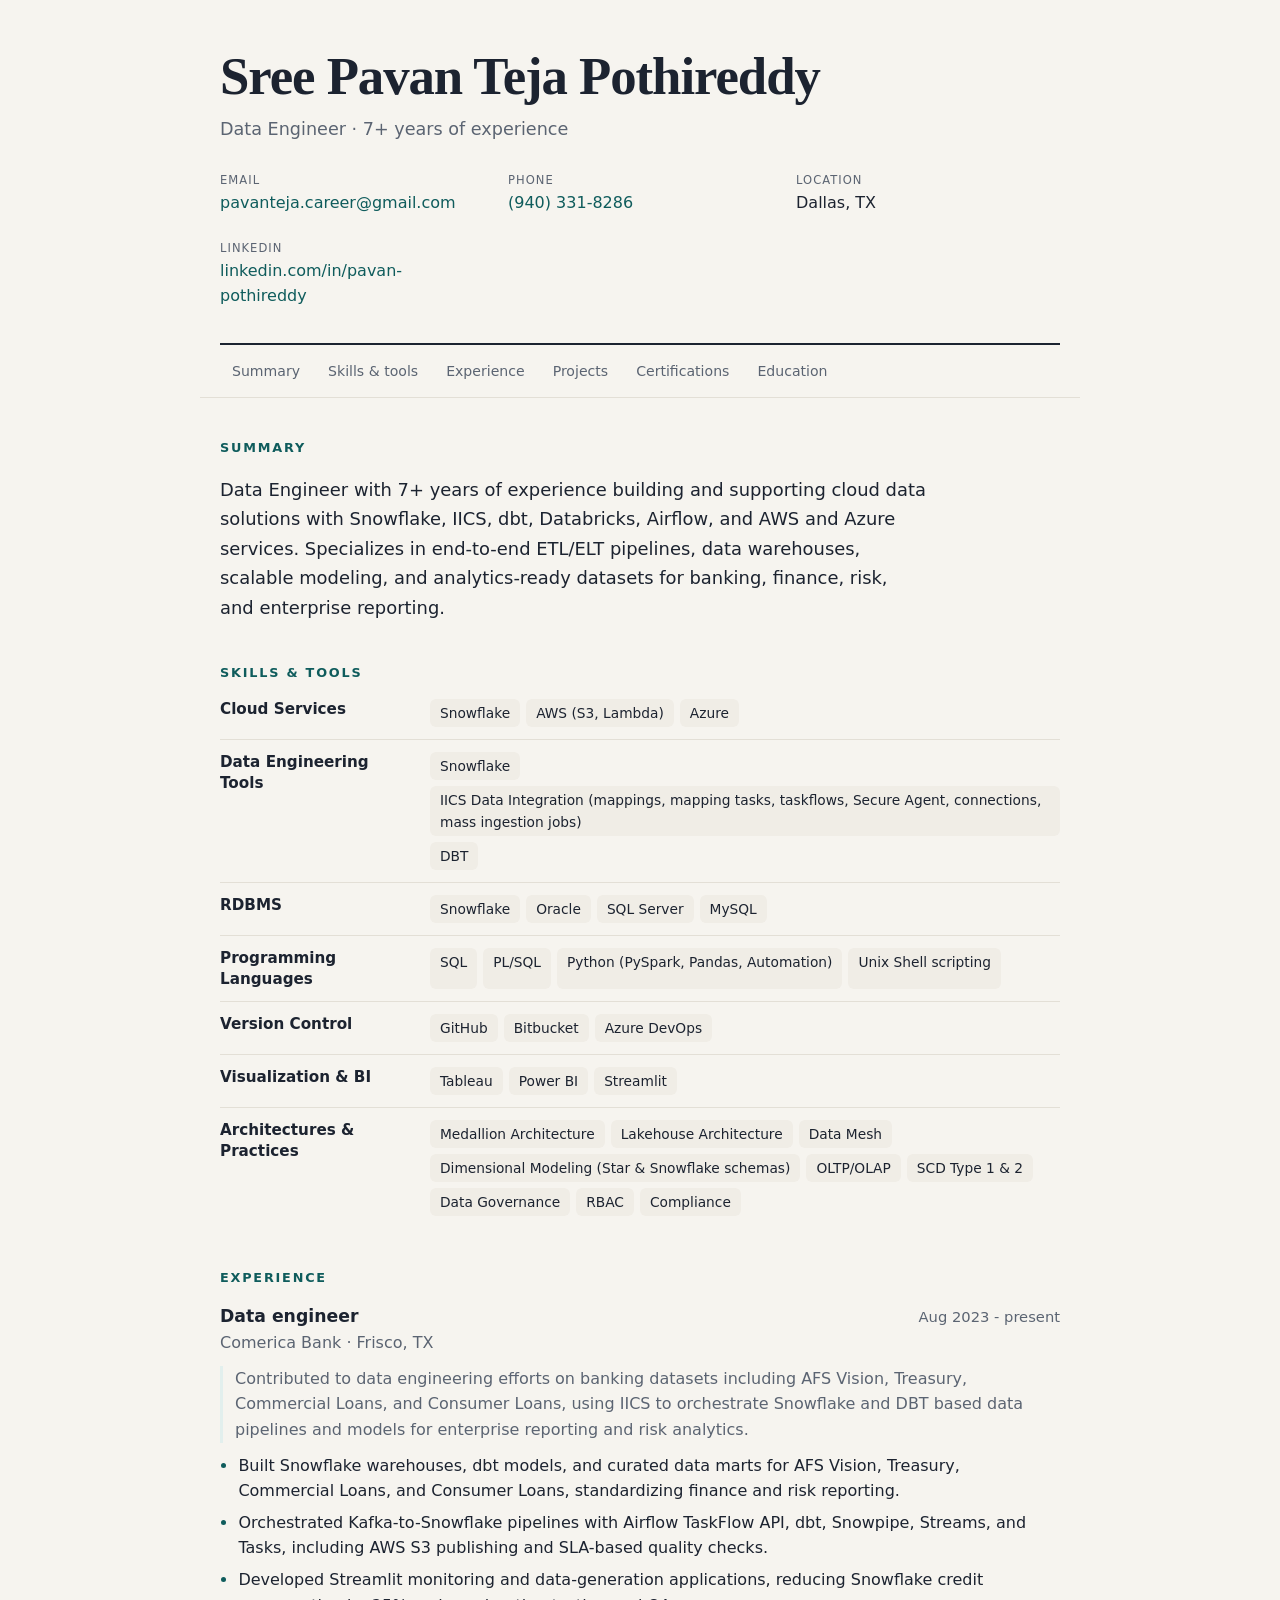
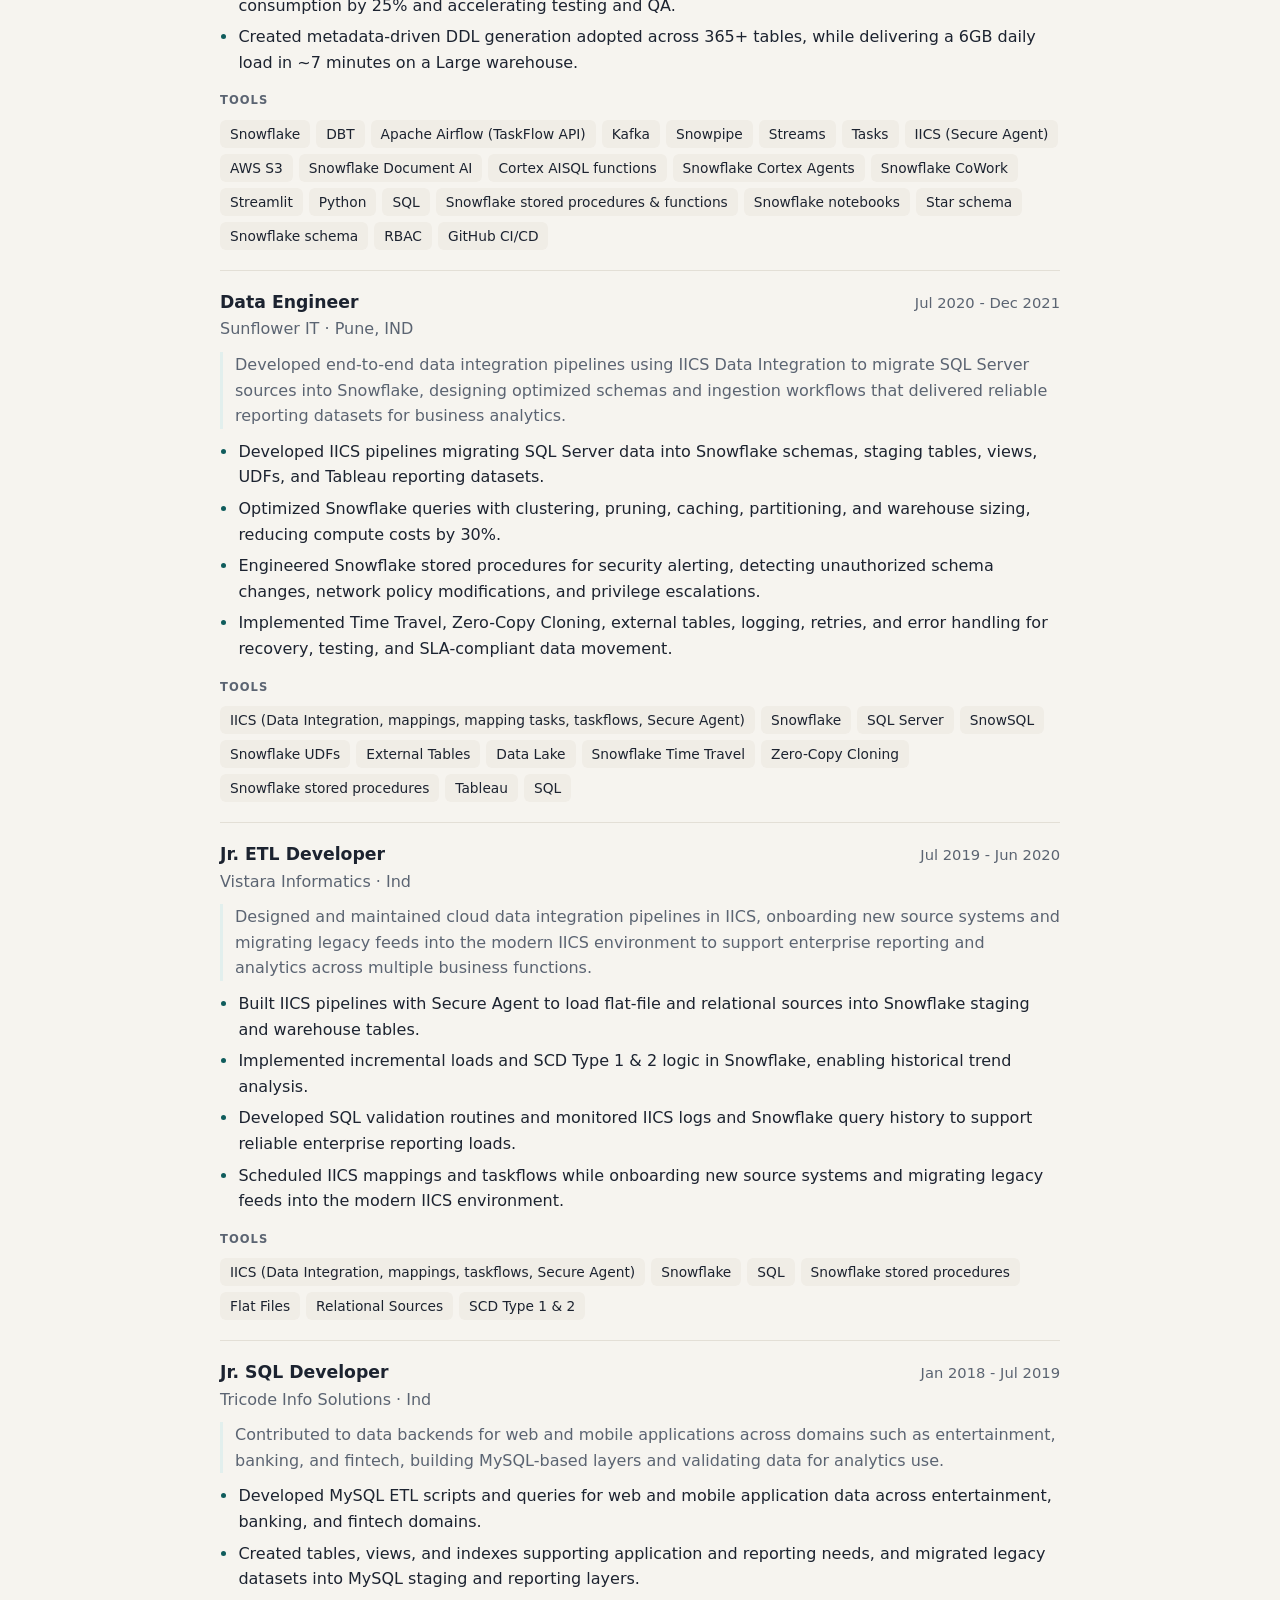
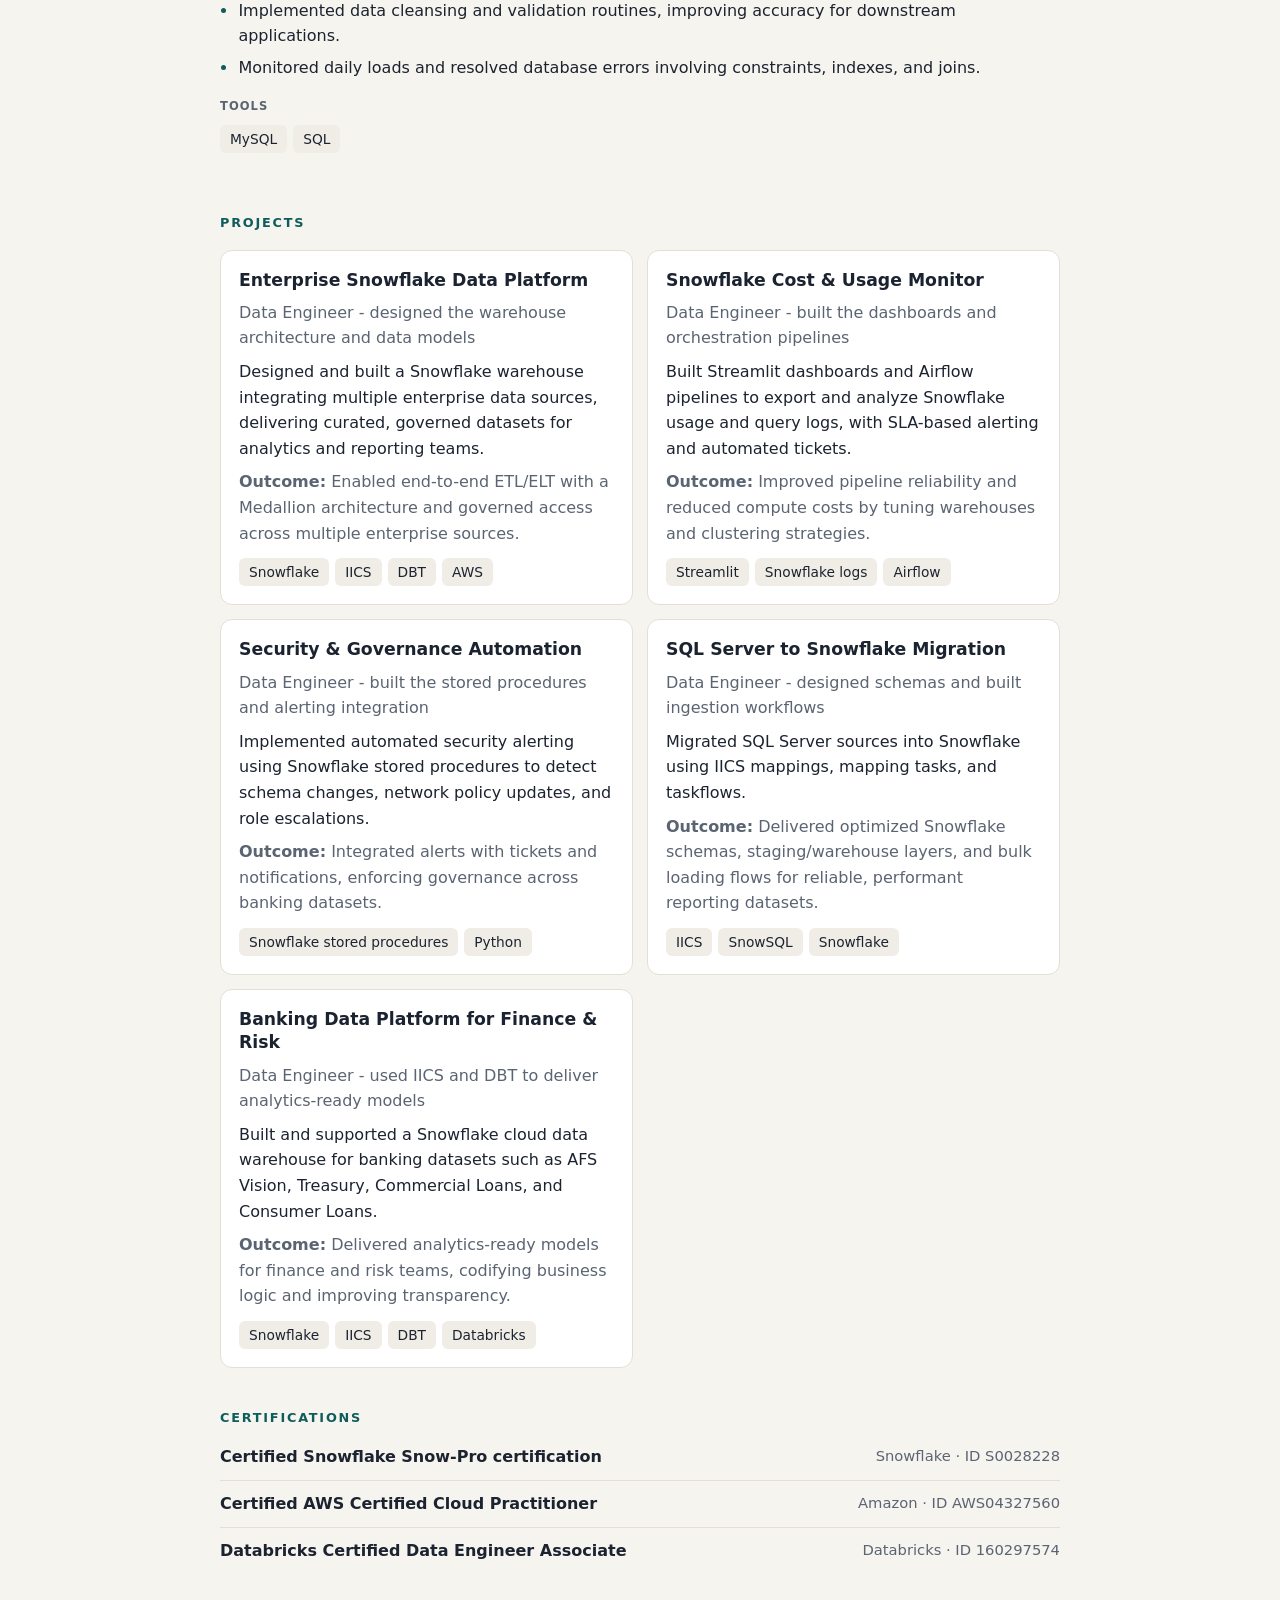
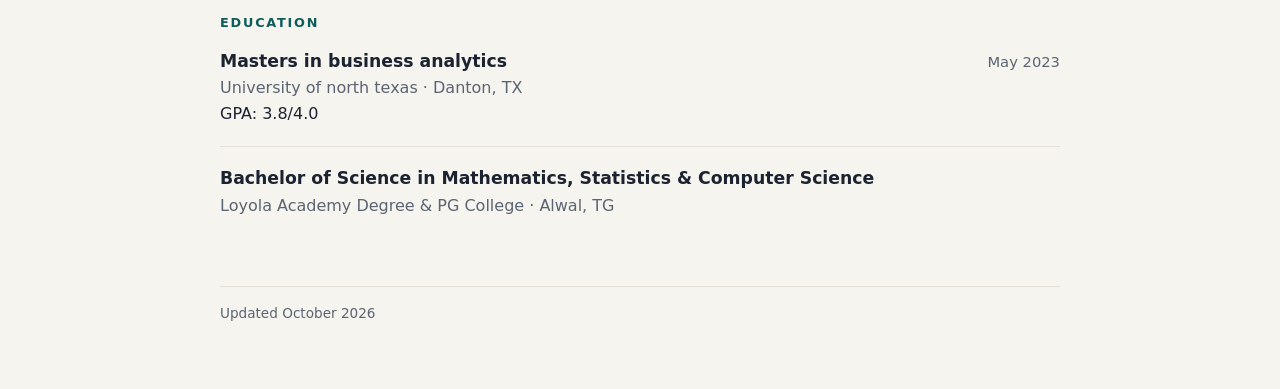
==== sree-pavan-teja-pothireddy/667pzyxb54zezxtapwyy/index.html @ 62dfb07c "Update sree-pavan-teja-pothireddy/667pzyxb54zezxtapwyy" ====
<!doctype html>
<html lang="en">
<head>
<meta charset="utf-8">
<meta name="viewport" content="width=device-width, initial-scale=1">
<meta name="robots" content="noindex, nofollow">
<meta name="description" content="Professional profile of Sree Pavan Teja Pothireddy">
<meta property="og:title" content="Sree Pavan Teja Pothireddy">
<meta property="og:description" content="Professional profile of Sree Pavan Teja Pothireddy">
<meta property="og:type" content="profile">
<title>Sree Pavan Teja Pothireddy</title>
<link rel="stylesheet" href="style.css">
</head>
<body>
<div class="page">
<header class="top"><h1>Sree Pavan Teja Pothireddy</h1><p class="tagline">Data Engineer · 7+ years of experience</p><ul class="contact"><li><span>Email</span><a href="mailto:pavanteja.career@gmail.com">pavanteja.career@gmail.com</a></li><li><span>Phone</span><a href="tel:9403318286">(940) 331-8286</a></li><li><span>Location</span>Dallas, TX</li><li><span>LinkedIn</span><a href="https://www.linkedin.com/in/pavan-pothireddy" rel="noopener noreferrer">linkedin.com/in/pavan-pothireddy</a></li></ul></header>
<nav class="jump" aria-label="Sections"><a href="#summary">Summary</a><a href="#skills">Skills &amp; tools</a><a href="#experience">Experience</a><a href="#projects">Projects</a><a href="#certifications">Certifications</a><a href="#education">Education</a></nav>
<main><section id="summary"><h2>Summary</h2><p class="about">Data Engineer with 7+ years of experience building and supporting cloud data solutions with Snowflake, IICS, dbt, Databricks, Airflow, and AWS and Azure services. Specializes in end-to-end ETL/ELT pipelines, data warehouses, scalable modeling, and analytics-ready datasets for banking, finance, risk, and enterprise reporting.</p></section><section id="skills"><h2>Skills &amp; tools</h2><div class="skill-row"><h3>Cloud Services</h3><ul class="chips"><li>Snowflake</li><li>AWS (S3, Lambda)</li><li>Azure</li></ul></div><div class="skill-row"><h3>Data Engineering Tools</h3><ul class="chips"><li>Snowflake</li><li>IICS Data Integration (mappings, mapping tasks, taskflows, Secure Agent, connections, mass ingestion jobs)</li><li>DBT</li></ul></div><div class="skill-row"><h3>RDBMS</h3><ul class="chips"><li>Snowflake</li><li>Oracle</li><li>SQL Server</li><li>MySQL</li></ul></div><div class="skill-row"><h3>Programming Languages</h3><ul class="chips"><li>SQL</li><li>PL/SQL</li><li>Python (PySpark, Pandas, Automation)</li><li>Unix Shell scripting</li></ul></div><div class="skill-row"><h3>Version Control</h3><ul class="chips"><li>GitHub</li><li>Bitbucket</li><li>Azure DevOps</li></ul></div><div class="skill-row"><h3>Visualization &amp; BI</h3><ul class="chips"><li>Tableau</li><li>Power BI</li><li>Streamlit</li></ul></div><div class="skill-row"><h3>Architectures &amp; Practices</h3><ul class="chips"><li>Medallion Architecture</li><li>Lakehouse Architecture</li><li>Data Mesh</li><li>Dimensional Modeling (Star &amp; Snowflake schemas)</li><li>OLTP/OLAP</li><li>SCD Type 1 &amp; 2</li><li>Data Governance</li><li>RBAC</li><li>Compliance</li></ul></div></section><section id="experience"><h2>Experience</h2><article class="job"><div class="job-head"><h3>Data engineer</h3><span class="when">Aug 2023 - present</span></div><p class="where">Comerica Bank · Frisco, TX</p><p class="project">Contributed to data engineering efforts on banking datasets including AFS Vision, Treasury, Commercial Loans, and Consumer Loans, using IICS to orchestrate Snowflake and DBT based data pipelines and models for enterprise reporting and risk analytics.</p><ul><li>Built Snowflake warehouses, dbt models, and curated data marts for AFS Vision, Treasury, Commercial Loans, and Consumer Loans, standardizing finance and risk reporting.</li><li>Orchestrated Kafka-to-Snowflake pipelines with Airflow TaskFlow API, dbt, Snowpipe, Streams, and Tasks, including AWS S3 publishing and SLA-based quality checks.</li><li>Developed Streamlit monitoring and data-generation applications, reducing Snowflake credit consumption by 25% and accelerating testing and QA.</li><li>Created metadata-driven DDL generation adopted across 365+ tables, while delivering a 6GB daily load in ~7 minutes on a Large warehouse.</li></ul><h4>Tools</h4><ul class="chips"><li>Snowflake</li><li>DBT</li><li>Apache Airflow (TaskFlow API)</li><li>Kafka</li><li>Snowpipe</li><li>Streams</li><li>Tasks</li><li>IICS (Secure Agent)</li><li>AWS S3</li><li>Snowflake Document AI</li><li>Cortex AISQL functions</li><li>Snowflake Cortex Agents</li><li>Snowflake CoWork</li><li>Streamlit</li><li>Python</li><li>SQL</li><li>Snowflake stored procedures &amp; functions</li><li>Snowflake notebooks</li><li>Star schema</li><li>Snowflake schema</li><li>RBAC</li><li>GitHub CI/CD</li></ul></article><article class="job"><div class="job-head"><h3>Data Engineer</h3><span class="when">Jul 2020 - Dec 2021</span></div><p class="where">Sunflower IT · Pune, IND</p><p class="project">Developed end-to-end data integration pipelines using IICS Data Integration to migrate SQL Server sources into Snowflake, designing optimized schemas and ingestion workflows that delivered reliable reporting datasets for business analytics.</p><ul><li>Developed IICS pipelines migrating SQL Server data into Snowflake schemas, staging tables, views, UDFs, and Tableau reporting datasets.</li><li>Optimized Snowflake queries with clustering, pruning, caching, partitioning, and warehouse sizing, reducing compute costs by 30%.</li><li>Engineered Snowflake stored procedures for security alerting, detecting unauthorized schema changes, network policy modifications, and privilege escalations.</li><li>Implemented Time Travel, Zero-Copy Cloning, external tables, logging, retries, and error handling for recovery, testing, and SLA-compliant data movement.</li></ul><h4>Tools</h4><ul class="chips"><li>IICS (Data Integration, mappings, mapping tasks, taskflows, Secure Agent)</li><li>Snowflake</li><li>SQL Server</li><li>SnowSQL</li><li>Snowflake UDFs</li><li>External Tables</li><li>Data Lake</li><li>Snowflake Time Travel</li><li>Zero-Copy Cloning</li><li>Snowflake stored procedures</li><li>Tableau</li><li>SQL</li></ul></article><article class="job"><div class="job-head"><h3>Jr. ETL Developer</h3><span class="when">Jul 2019 - Jun 2020</span></div><p class="where">Vistara Informatics · Ind</p><p class="project">Designed and maintained cloud data integration pipelines in IICS, onboarding new source systems and migrating legacy feeds into the modern IICS environment to support enterprise reporting and analytics across multiple business functions.</p><ul><li>Built IICS pipelines with Secure Agent to load flat-file and relational sources into Snowflake staging and warehouse tables.</li><li>Implemented incremental loads and SCD Type 1 &amp; 2 logic in Snowflake, enabling historical trend analysis.</li><li>Developed SQL validation routines and monitored IICS logs and Snowflake query history to support reliable enterprise reporting loads.</li><li>Scheduled IICS mappings and taskflows while onboarding new source systems and migrating legacy feeds into the modern IICS environment.</li></ul><h4>Tools</h4><ul class="chips"><li>IICS (Data Integration, mappings, taskflows, Secure Agent)</li><li>Snowflake</li><li>SQL</li><li>Snowflake stored procedures</li><li>Flat Files</li><li>Relational Sources</li><li>SCD Type 1 &amp; 2</li></ul></article><article class="job"><div class="job-head"><h3>Jr. SQL Developer</h3><span class="when">Jan 2018 - Jul 2019</span></div><p class="where">Tricode Info Solutions · Ind</p><p class="project">Contributed to data backends for web and mobile applications across domains such as entertainment, banking, and fintech, building MySQL-based layers and validating data for analytics use.</p><ul><li>Developed MySQL ETL scripts and queries for web and mobile application data across entertainment, banking, and fintech domains.</li><li>Created tables, views, and indexes supporting application and reporting needs, and migrated legacy datasets into MySQL staging and reporting layers.</li><li>Implemented data cleansing and validation routines, improving accuracy for downstream applications.</li><li>Monitored daily loads and resolved database errors involving constraints, indexes, and joins.</li></ul><h4>Tools</h4><ul class="chips"><li>MySQL</li><li>SQL</li></ul></article></section><section id="projects"><h2>Projects</h2><div class="cards"><article class="card"><h3>Enterprise Snowflake Data Platform</h3><p class="where">Data Engineer - designed the warehouse architecture and data models</p><p>Designed and built a Snowflake warehouse integrating multiple enterprise data sources, delivering curated, governed datasets for analytics and reporting teams.</p><p class="outcome"><strong>Outcome:</strong> Enabled end-to-end ETL/ELT with a Medallion architecture and governed access across multiple enterprise sources.</p><ul class="chips"><li>Snowflake</li><li>IICS</li><li>DBT</li><li>AWS</li></ul></article><article class="card"><h3>Snowflake Cost &amp; Usage Monitor</h3><p class="where">Data Engineer - built the dashboards and orchestration pipelines</p><p>Built Streamlit dashboards and Airflow pipelines to export and analyze Snowflake usage and query logs, with SLA-based alerting and automated tickets.</p><p class="outcome"><strong>Outcome:</strong> Improved pipeline reliability and reduced compute costs by tuning warehouses and clustering strategies.</p><ul class="chips"><li>Streamlit</li><li>Snowflake logs</li><li>Airflow</li></ul></article><article class="card"><h3>Security &amp; Governance Automation</h3><p class="where">Data Engineer - built the stored procedures and alerting integration</p><p>Implemented automated security alerting using Snowflake stored procedures to detect schema changes, network policy updates, and role escalations.</p><p class="outcome"><strong>Outcome:</strong> Integrated alerts with tickets and notifications, enforcing governance across banking datasets.</p><ul class="chips"><li>Snowflake stored procedures</li><li>Python</li></ul></article><article class="card"><h3>SQL Server to Snowflake Migration</h3><p class="where">Data Engineer - designed schemas and built ingestion workflows</p><p>Migrated SQL Server sources into Snowflake using IICS mappings, mapping tasks, and taskflows.</p><p class="outcome"><strong>Outcome:</strong> Delivered optimized Snowflake schemas, staging/warehouse layers, and bulk loading flows for reliable, performant reporting datasets.</p><ul class="chips"><li>IICS</li><li>SnowSQL</li><li>Snowflake</li></ul></article><article class="card"><h3>Banking Data Platform for Finance &amp; Risk</h3><p class="where">Data Engineer - used IICS and DBT to deliver analytics-ready models</p><p>Built and supported a Snowflake cloud data warehouse for banking datasets such as AFS Vision, Treasury, Commercial Loans, and Consumer Loans.</p><p class="outcome"><strong>Outcome:</strong> Delivered analytics-ready models for finance and risk teams, codifying business logic and improving transparency.</p><ul class="chips"><li>Snowflake</li><li>IICS</li><li>DBT</li><li>Databricks</li></ul></article></div></section><section id="certifications"><h2>Certifications</h2><ul class="certs"><li><strong>Certified Snowflake Snow-Pro certification</strong><span>Snowflake · ID S0028228</span></li><li><strong>Certified AWS Certified Cloud Practitioner</strong><span>Amazon · ID AWS04327560</span></li><li><strong>Databricks Certified Data Engineer Associate</strong><span>Databricks · ID 160297574</span></li></ul></section><section id="education"><h2>Education</h2><article class="job"><div class="job-head"><h3>Masters in business analytics</h3><span class="when">May 2023</span></div><p class="where">University of north texas · Danton, TX</p><p>GPA: 3.8/4.0</p></article><article class="job"><div class="job-head"><h3>Bachelor of Science in Mathematics, Statistics &amp; Computer Science</h3><span class="when"></span></div><p class="where">Loyola Academy Degree &amp; PG College · Alwal, TG</p></article></section></main>
<footer>Updated October 2026</footer>
</div>
</body>
</html>
---- sree-pavan-teja-pothireddy/667pzyxb54zezxtapwyy/style.css ----
:root {
  --bg: #f6f4ef; --card: #ffffff; --ink: #1c2330; --soft: #5b6472; --line: #e3dfd6;
  --accent: #0f5c5c; --accent-soft: #e2efed; --chip: #f0ede6;
}
@media (prefers-color-scheme: dark) {
  :root {
    --bg: #12161c; --card: #1a2029; --ink: #e8ebf0; --soft: #9aa4b2; --line: #2a323e;
    --accent: #6cc9c0; --accent-soft: #17302f; --chip: #232b36;
  }
}
* { box-sizing: border-box; }
html { scroll-behavior: smooth; -webkit-text-size-adjust: 100%; }
body {
  margin: 0; background: var(--bg); color: var(--ink);
  font: 16px/1.6 ui-sans-serif, system-ui, -apple-system, "Segoe UI", Roboto, Helvetica, Arial, sans-serif;
}
.page { max-width: 880px; margin: 0 auto; padding: 48px 20px 64px; }
a { color: var(--accent); text-decoration: none; }
a:hover { text-decoration: underline; }
h1, h2, h3, h4, p, ul { margin: 0; }

.top { padding-bottom: 28px; border-bottom: 2px solid var(--ink); }
.top h1 {
  font: 700 clamp(2.1rem, 6vw, 3.3rem)/1.08 ui-serif, Georgia, "Times New Roman", serif;
  letter-spacing: -0.02em; overflow-wrap: anywhere;
}
.tagline { margin-top: 10px; font-size: 1.1rem; color: var(--soft); }
.contact {
  list-style: none; padding: 0; margin-top: 22px;
  display: grid; grid-template-columns: repeat(auto-fit, minmax(230px, 1fr)); gap: 12px 24px;
}
.contact li { overflow-wrap: anywhere; }
.contact span {
  display: block; font-size: 0.72rem; letter-spacing: 0.09em; text-transform: uppercase; color: var(--soft);
}

.jump {
  position: sticky; top: 0; z-index: 2; display: flex; gap: 4px; overflow-x: auto;
  margin: 0 -20px; padding: 10px 20px; background: var(--bg); border-bottom: 1px solid var(--line);
  scrollbar-width: none;
}
.jump::-webkit-scrollbar { display: none; }
.jump a {
  flex: none; padding: 5px 12px; border-radius: 999px; font-size: 0.88rem; color: var(--soft); white-space: nowrap;
}
.jump a:hover { background: var(--accent-soft); color: var(--accent); text-decoration: none; }

section { padding-top: 40px; scroll-margin-top: 44px; }
h2 {
  font-size: 0.8rem; letter-spacing: 0.14em; text-transform: uppercase; color: var(--accent);
  margin-bottom: 16px;
}
h3 { font-size: 1.08rem; line-height: 1.35; }
h4 {
  margin-top: 16px; margin-bottom: 6px;
  font-size: 0.72rem; letter-spacing: 0.09em; text-transform: uppercase; color: var(--soft);
}
.about { font-size: 1.12rem; line-height: 1.65; max-width: 62ch; }
ul { padding-left: 1.15em; }
li { margin: 6px 0; }
li::marker { color: var(--accent); }

.job { padding: 20px 0; border-top: 1px solid var(--line); }
.job:first-of-type { border-top: 0; padding-top: 0; }
.job-head { display: flex; flex-wrap: wrap; justify-content: space-between; align-items: baseline; gap: 4px 16px; }
.when { color: var(--soft); font-size: 0.92rem; font-variant-numeric: tabular-nums; white-space: nowrap; }
.where { color: var(--soft); margin-top: 2px; }
.project { margin-top: 10px; padding-left: 12px; border-left: 3px solid var(--accent-soft); color: var(--soft); }
.job > ul { margin-top: 10px; }

.chips { list-style: none; padding: 0; display: flex; flex-wrap: wrap; gap: 6px; }
.chips li { margin: 0; padding: 3px 10px; border-radius: 6px; background: var(--chip); font-size: 0.86rem; }

.skill-row { display: grid; grid-template-columns: 190px 1fr; gap: 6px 20px; padding: 12px 0; border-top: 1px solid var(--line); }
.skill-row:first-of-type { border-top: 0; padding-top: 0; }
.skill-row h3 { font-size: 0.95rem; }

.cards { display: grid; grid-template-columns: repeat(auto-fit, minmax(300px, 1fr)); gap: 14px; }
.card { padding: 18px; border-radius: 12px; background: var(--card); border: 1px solid var(--line); }
.card p { margin-top: 8px; }
.card .chips { margin-top: 12px; }
.outcome { color: var(--soft); }

.certs { list-style: none; padding: 0; }
.certs li { display: flex; flex-wrap: wrap; justify-content: space-between; gap: 2px 16px; padding: 10px 0; margin: 0; border-top: 1px solid var(--line); }
.certs li:first-child { border-top: 0; padding-top: 0; }
.certs span { color: var(--soft); font-size: 0.92rem; }

footer { margin-top: 48px; padding-top: 16px; border-top: 1px solid var(--line); color: var(--soft); font-size: 0.85rem; }

@media (max-width: 600px) {
  .page { padding-top: 28px; }
  .skill-row { grid-template-columns: 1fr; }
  .cards { grid-template-columns: 1fr; }
}
@media print {
  :root { --bg: #fff; --card: #fff; --ink: #000; --soft: #444; --line: #ccc; --accent: #000; --chip: #fff; }
  .jump, footer { display: none; }
  .page { max-width: none; padding: 0; }
  .chips li { border: 1px solid var(--line); }
  .job, .card, .certs li { break-inside: avoid; }
}
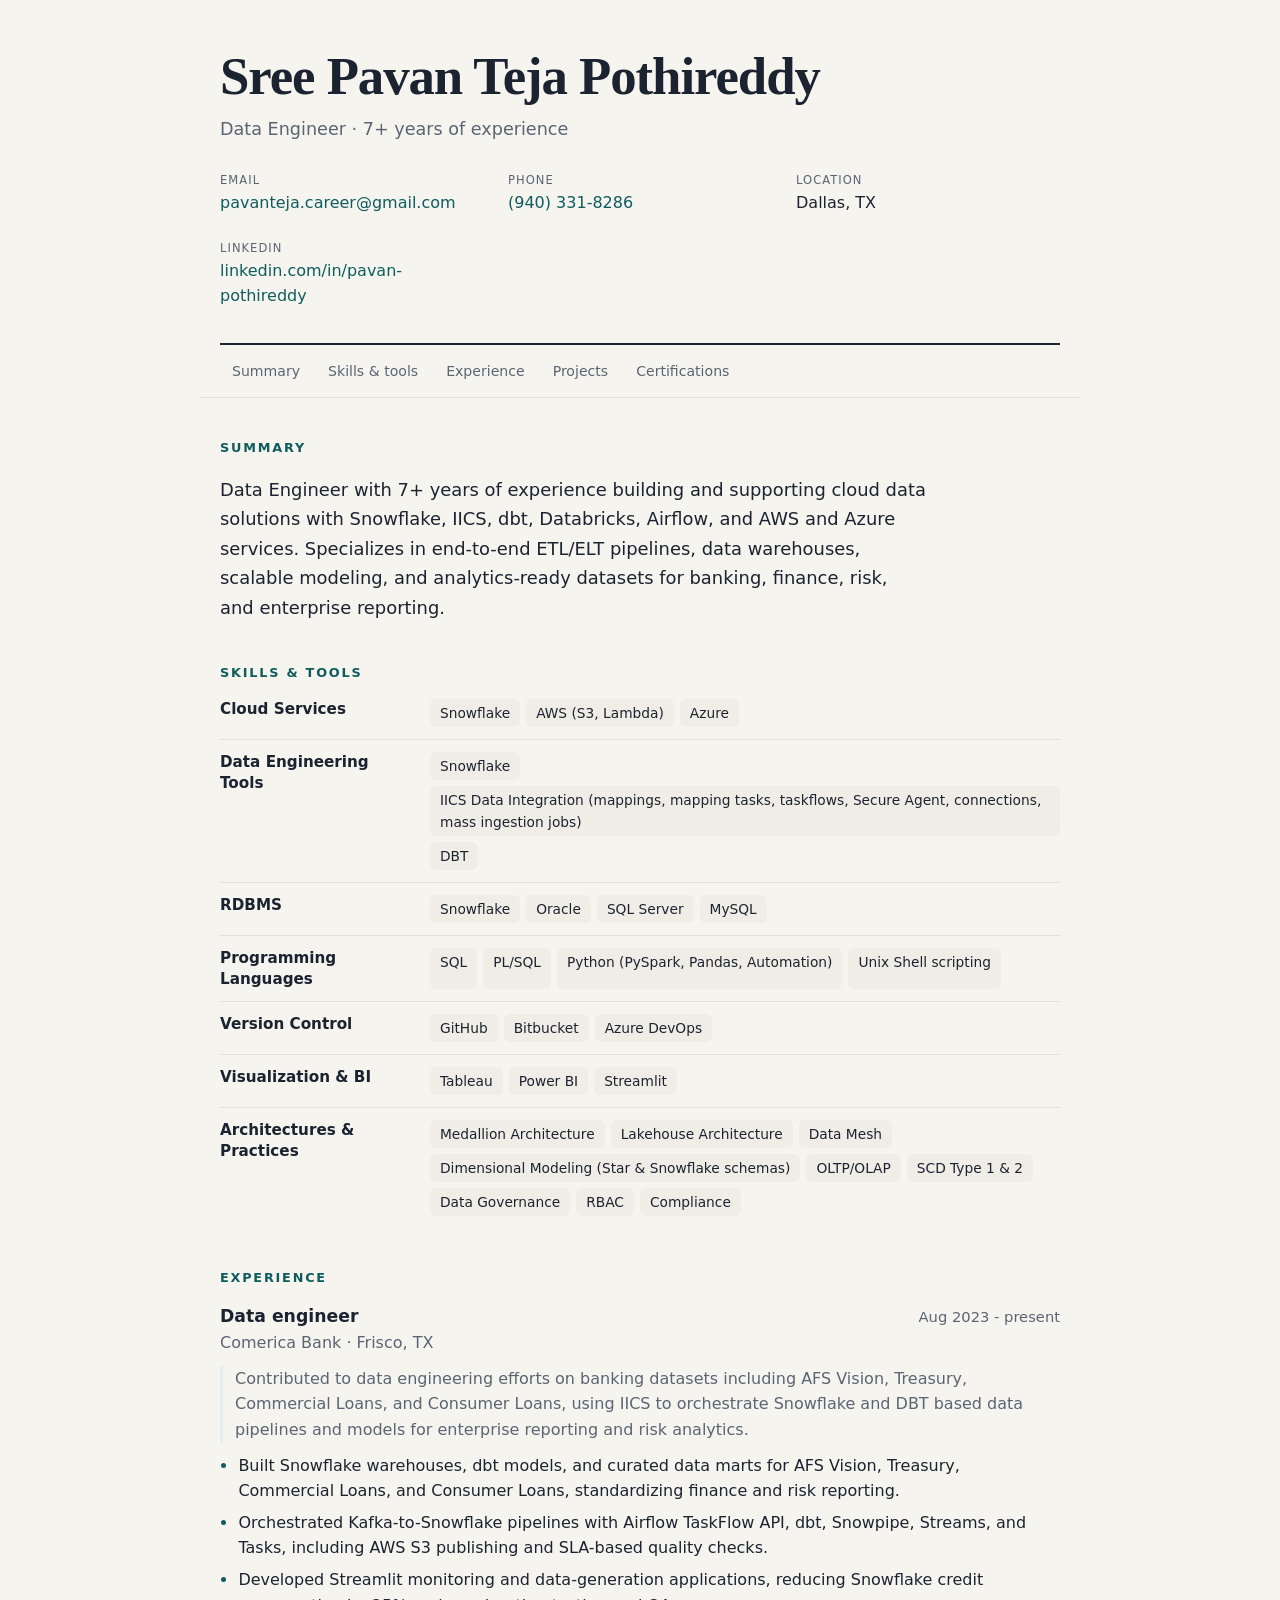
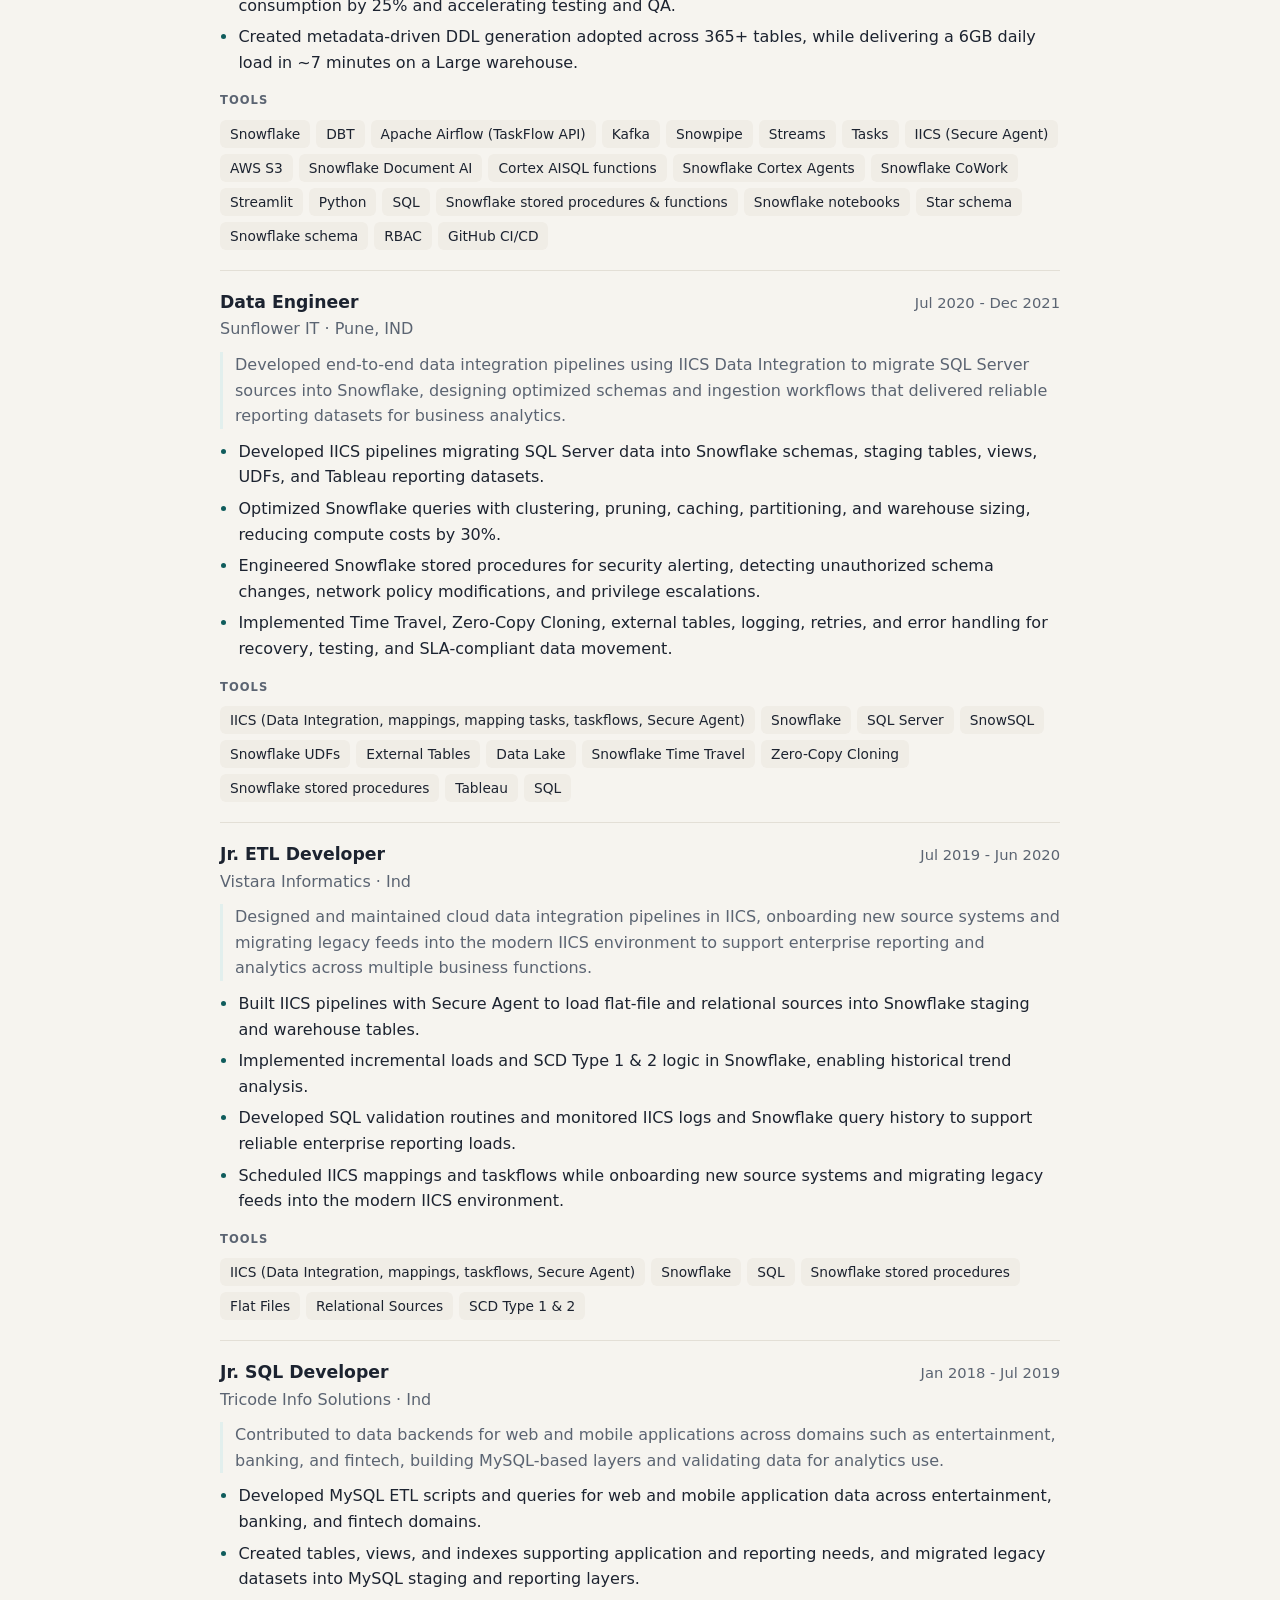
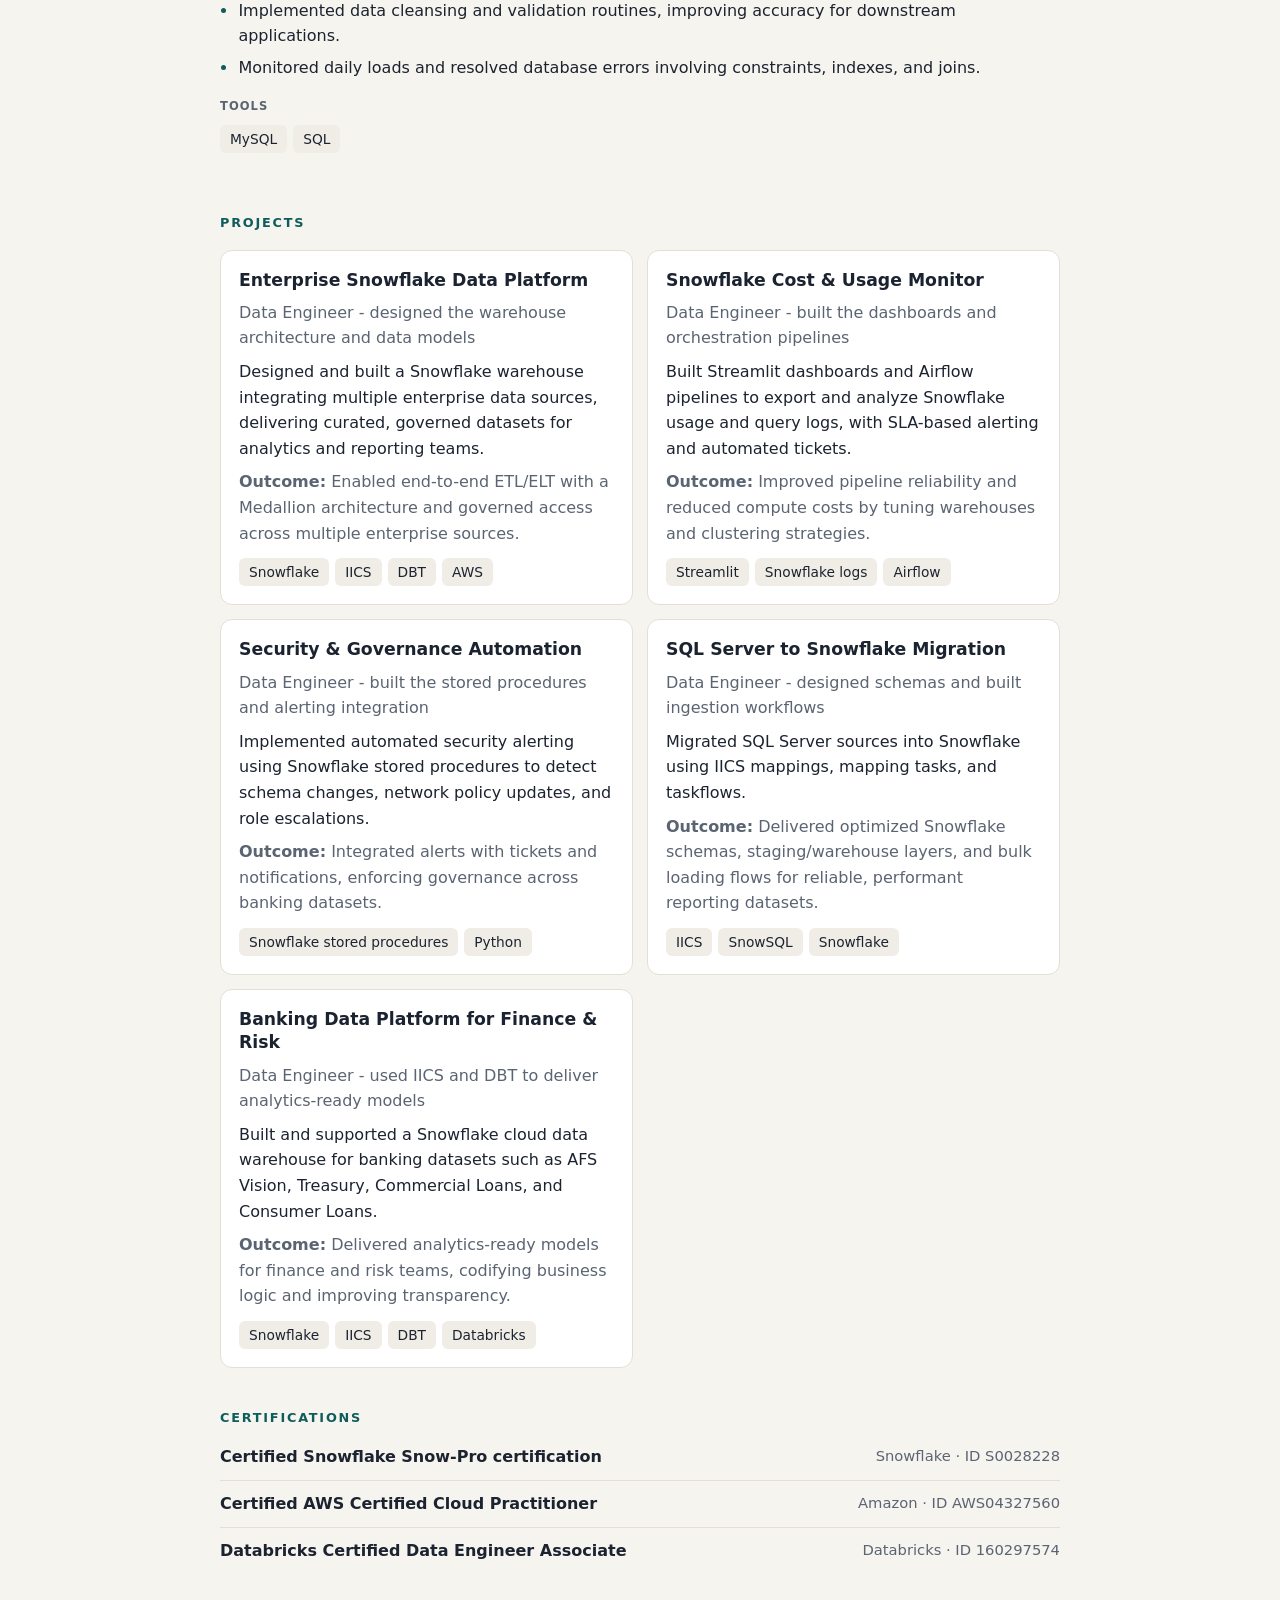
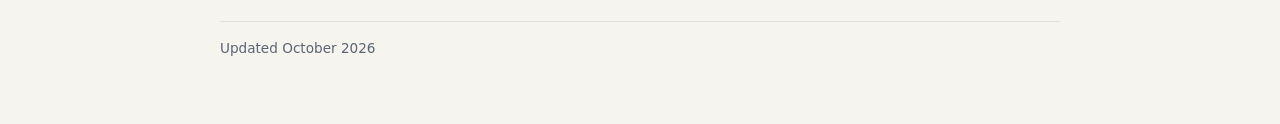
==== commit 1f7552e9: "Update sree-pavan-teja-pothireddy/667pzyxb54zezxtapwyy" ====
--- a/sree-pavan-teja-pothireddy/667pzyxb54zezxtapwyy/index.html
+++ b/sree-pavan-teja-pothireddy/667pzyxb54zezxtapwyy/index.html
@@ -14,8 +14,8 @@
 <body>
 <div class="page">
 <header class="top"><h1>Sree Pavan Teja Pothireddy</h1><p class="tagline">Data Engineer · 7+ years of experience</p><ul class="contact"><li><span>Email</span><a href="mailto:pavanteja.career@gmail.com">pavanteja.career@gmail.com</a></li><li><span>Phone</span><a href="tel:9403318286">(940) 331-8286</a></li><li><span>Location</span>Dallas, TX</li><li><span>LinkedIn</span><a href="https://www.linkedin.com/in/pavan-pothireddy" rel="noopener noreferrer">linkedin.com/in/pavan-pothireddy</a></li></ul></header>
-<nav class="jump" aria-label="Sections"><a href="#summary">Summary</a><a href="#skills">Skills &amp; tools</a><a href="#experience">Experience</a><a href="#projects">Projects</a><a href="#certifications">Certifications</a><a href="#education">Education</a></nav>
-<main><section id="summary"><h2>Summary</h2><p class="about">Data Engineer with 7+ years of experience building and supporting cloud data solutions with Snowflake, IICS, dbt, Databricks, Airflow, and AWS and Azure services. Specializes in end-to-end ETL/ELT pipelines, data warehouses, scalable modeling, and analytics-ready datasets for banking, finance, risk, and enterprise reporting.</p></section><section id="skills"><h2>Skills &amp; tools</h2><div class="skill-row"><h3>Cloud Services</h3><ul class="chips"><li>Snowflake</li><li>AWS (S3, Lambda)</li><li>Azure</li></ul></div><div class="skill-row"><h3>Data Engineering Tools</h3><ul class="chips"><li>Snowflake</li><li>IICS Data Integration (mappings, mapping tasks, taskflows, Secure Agent, connections, mass ingestion jobs)</li><li>DBT</li></ul></div><div class="skill-row"><h3>RDBMS</h3><ul class="chips"><li>Snowflake</li><li>Oracle</li><li>SQL Server</li><li>MySQL</li></ul></div><div class="skill-row"><h3>Programming Languages</h3><ul class="chips"><li>SQL</li><li>PL/SQL</li><li>Python (PySpark, Pandas, Automation)</li><li>Unix Shell scripting</li></ul></div><div class="skill-row"><h3>Version Control</h3><ul class="chips"><li>GitHub</li><li>Bitbucket</li><li>Azure DevOps</li></ul></div><div class="skill-row"><h3>Visualization &amp; BI</h3><ul class="chips"><li>Tableau</li><li>Power BI</li><li>Streamlit</li></ul></div><div class="skill-row"><h3>Architectures &amp; Practices</h3><ul class="chips"><li>Medallion Architecture</li><li>Lakehouse Architecture</li><li>Data Mesh</li><li>Dimensional Modeling (Star &amp; Snowflake schemas)</li><li>OLTP/OLAP</li><li>SCD Type 1 &amp; 2</li><li>Data Governance</li><li>RBAC</li><li>Compliance</li></ul></div></section><section id="experience"><h2>Experience</h2><article class="job"><div class="job-head"><h3>Data engineer</h3><span class="when">Aug 2023 - present</span></div><p class="where">Comerica Bank · Frisco, TX</p><p class="project">Contributed to data engineering efforts on banking datasets including AFS Vision, Treasury, Commercial Loans, and Consumer Loans, using IICS to orchestrate Snowflake and DBT based data pipelines and models for enterprise reporting and risk analytics.</p><ul><li>Built Snowflake warehouses, dbt models, and curated data marts for AFS Vision, Treasury, Commercial Loans, and Consumer Loans, standardizing finance and risk reporting.</li><li>Orchestrated Kafka-to-Snowflake pipelines with Airflow TaskFlow API, dbt, Snowpipe, Streams, and Tasks, including AWS S3 publishing and SLA-based quality checks.</li><li>Developed Streamlit monitoring and data-generation applications, reducing Snowflake credit consumption by 25% and accelerating testing and QA.</li><li>Created metadata-driven DDL generation adopted across 365+ tables, while delivering a 6GB daily load in ~7 minutes on a Large warehouse.</li></ul><h4>Tools</h4><ul class="chips"><li>Snowflake</li><li>DBT</li><li>Apache Airflow (TaskFlow API)</li><li>Kafka</li><li>Snowpipe</li><li>Streams</li><li>Tasks</li><li>IICS (Secure Agent)</li><li>AWS S3</li><li>Snowflake Document AI</li><li>Cortex AISQL functions</li><li>Snowflake Cortex Agents</li><li>Snowflake CoWork</li><li>Streamlit</li><li>Python</li><li>SQL</li><li>Snowflake stored procedures &amp; functions</li><li>Snowflake notebooks</li><li>Star schema</li><li>Snowflake schema</li><li>RBAC</li><li>GitHub CI/CD</li></ul></article><article class="job"><div class="job-head"><h3>Data Engineer</h3><span class="when">Jul 2020 - Dec 2021</span></div><p class="where">Sunflower IT · Pune, IND</p><p class="project">Developed end-to-end data integration pipelines using IICS Data Integration to migrate SQL Server sources into Snowflake, designing optimized schemas and ingestion workflows that delivered reliable reporting datasets for business analytics.</p><ul><li>Developed IICS pipelines migrating SQL Server data into Snowflake schemas, staging tables, views, UDFs, and Tableau reporting datasets.</li><li>Optimized Snowflake queries with clustering, pruning, caching, partitioning, and warehouse sizing, reducing compute costs by 30%.</li><li>Engineered Snowflake stored procedures for security alerting, detecting unauthorized schema changes, network policy modifications, and privilege escalations.</li><li>Implemented Time Travel, Zero-Copy Cloning, external tables, logging, retries, and error handling for recovery, testing, and SLA-compliant data movement.</li></ul><h4>Tools</h4><ul class="chips"><li>IICS (Data Integration, mappings, mapping tasks, taskflows, Secure Agent)</li><li>Snowflake</li><li>SQL Server</li><li>SnowSQL</li><li>Snowflake UDFs</li><li>External Tables</li><li>Data Lake</li><li>Snowflake Time Travel</li><li>Zero-Copy Cloning</li><li>Snowflake stored procedures</li><li>Tableau</li><li>SQL</li></ul></article><article class="job"><div class="job-head"><h3>Jr. ETL Developer</h3><span class="when">Jul 2019 - Jun 2020</span></div><p class="where">Vistara Informatics · Ind</p><p class="project">Designed and maintained cloud data integration pipelines in IICS, onboarding new source systems and migrating legacy feeds into the modern IICS environment to support enterprise reporting and analytics across multiple business functions.</p><ul><li>Built IICS pipelines with Secure Agent to load flat-file and relational sources into Snowflake staging and warehouse tables.</li><li>Implemented incremental loads and SCD Type 1 &amp; 2 logic in Snowflake, enabling historical trend analysis.</li><li>Developed SQL validation routines and monitored IICS logs and Snowflake query history to support reliable enterprise reporting loads.</li><li>Scheduled IICS mappings and taskflows while onboarding new source systems and migrating legacy feeds into the modern IICS environment.</li></ul><h4>Tools</h4><ul class="chips"><li>IICS (Data Integration, mappings, taskflows, Secure Agent)</li><li>Snowflake</li><li>SQL</li><li>Snowflake stored procedures</li><li>Flat Files</li><li>Relational Sources</li><li>SCD Type 1 &amp; 2</li></ul></article><article class="job"><div class="job-head"><h3>Jr. SQL Developer</h3><span class="when">Jan 2018 - Jul 2019</span></div><p class="where">Tricode Info Solutions · Ind</p><p class="project">Contributed to data backends for web and mobile applications across domains such as entertainment, banking, and fintech, building MySQL-based layers and validating data for analytics use.</p><ul><li>Developed MySQL ETL scripts and queries for web and mobile application data across entertainment, banking, and fintech domains.</li><li>Created tables, views, and indexes supporting application and reporting needs, and migrated legacy datasets into MySQL staging and reporting layers.</li><li>Implemented data cleansing and validation routines, improving accuracy for downstream applications.</li><li>Monitored daily loads and resolved database errors involving constraints, indexes, and joins.</li></ul><h4>Tools</h4><ul class="chips"><li>MySQL</li><li>SQL</li></ul></article></section><section id="projects"><h2>Projects</h2><div class="cards"><article class="card"><h3>Enterprise Snowflake Data Platform</h3><p class="where">Data Engineer - designed the warehouse architecture and data models</p><p>Designed and built a Snowflake warehouse integrating multiple enterprise data sources, delivering curated, governed datasets for analytics and reporting teams.</p><p class="outcome"><strong>Outcome:</strong> Enabled end-to-end ETL/ELT with a Medallion architecture and governed access across multiple enterprise sources.</p><ul class="chips"><li>Snowflake</li><li>IICS</li><li>DBT</li><li>AWS</li></ul></article><article class="card"><h3>Snowflake Cost &amp; Usage Monitor</h3><p class="where">Data Engineer - built the dashboards and orchestration pipelines</p><p>Built Streamlit dashboards and Airflow pipelines to export and analyze Snowflake usage and query logs, with SLA-based alerting and automated tickets.</p><p class="outcome"><strong>Outcome:</strong> Improved pipeline reliability and reduced compute costs by tuning warehouses and clustering strategies.</p><ul class="chips"><li>Streamlit</li><li>Snowflake logs</li><li>Airflow</li></ul></article><article class="card"><h3>Security &amp; Governance Automation</h3><p class="where">Data Engineer - built the stored procedures and alerting integration</p><p>Implemented automated security alerting using Snowflake stored procedures to detect schema changes, network policy updates, and role escalations.</p><p class="outcome"><strong>Outcome:</strong> Integrated alerts with tickets and notifications, enforcing governance across banking datasets.</p><ul class="chips"><li>Snowflake stored procedures</li><li>Python</li></ul></article><article class="card"><h3>SQL Server to Snowflake Migration</h3><p class="where">Data Engineer - designed schemas and built ingestion workflows</p><p>Migrated SQL Server sources into Snowflake using IICS mappings, mapping tasks, and taskflows.</p><p class="outcome"><strong>Outcome:</strong> Delivered optimized Snowflake schemas, staging/warehouse layers, and bulk loading flows for reliable, performant reporting datasets.</p><ul class="chips"><li>IICS</li><li>SnowSQL</li><li>Snowflake</li></ul></article><article class="card"><h3>Banking Data Platform for Finance &amp; Risk</h3><p class="where">Data Engineer - used IICS and DBT to deliver analytics-ready models</p><p>Built and supported a Snowflake cloud data warehouse for banking datasets such as AFS Vision, Treasury, Commercial Loans, and Consumer Loans.</p><p class="outcome"><strong>Outcome:</strong> Delivered analytics-ready models for finance and risk teams, codifying business logic and improving transparency.</p><ul class="chips"><li>Snowflake</li><li>IICS</li><li>DBT</li><li>Databricks</li></ul></article></div></section><section id="certifications"><h2>Certifications</h2><ul class="certs"><li><strong>Certified Snowflake Snow-Pro certification</strong><span>Snowflake · ID S0028228</span></li><li><strong>Certified AWS Certified Cloud Practitioner</strong><span>Amazon · ID AWS04327560</span></li><li><strong>Databricks Certified Data Engineer Associate</strong><span>Databricks · ID 160297574</span></li></ul></section><section id="education"><h2>Education</h2><article class="job"><div class="job-head"><h3>Masters in business analytics</h3><span class="when">May 2023</span></div><p class="where">University of north texas · Danton, TX</p><p>GPA: 3.8/4.0</p></article><article class="job"><div class="job-head"><h3>Bachelor of Science in Mathematics, Statistics &amp; Computer Science</h3><span class="when"></span></div><p class="where">Loyola Academy Degree &amp; PG College · Alwal, TG</p></article></section></main>
+<nav class="jump" aria-label="Sections"><a href="#summary">Summary</a><a href="#skills">Skills &amp; tools</a><a href="#experience">Experience</a><a href="#projects">Projects</a><a href="#certifications">Certifications</a></nav>
+<main><section id="summary"><h2>Summary</h2><p class="about">Data Engineer with 7+ years of experience building and supporting cloud data solutions with Snowflake, IICS, dbt, Databricks, Airflow, and AWS and Azure services. Specializes in end-to-end ETL/ELT pipelines, data warehouses, scalable modeling, and analytics-ready datasets for banking, finance, risk, and enterprise reporting.</p></section><section id="skills"><h2>Skills &amp; tools</h2><div class="skill-row"><h3>Cloud Services</h3><ul class="chips"><li>Snowflake</li><li>AWS (S3, Lambda)</li><li>Azure</li></ul></div><div class="skill-row"><h3>Data Engineering Tools</h3><ul class="chips"><li>Snowflake</li><li>IICS Data Integration (mappings, mapping tasks, taskflows, Secure Agent, connections, mass ingestion jobs)</li><li>DBT</li></ul></div><div class="skill-row"><h3>RDBMS</h3><ul class="chips"><li>Snowflake</li><li>Oracle</li><li>SQL Server</li><li>MySQL</li></ul></div><div class="skill-row"><h3>Programming Languages</h3><ul class="chips"><li>SQL</li><li>PL/SQL</li><li>Python (PySpark, Pandas, Automation)</li><li>Unix Shell scripting</li></ul></div><div class="skill-row"><h3>Version Control</h3><ul class="chips"><li>GitHub</li><li>Bitbucket</li><li>Azure DevOps</li></ul></div><div class="skill-row"><h3>Visualization &amp; BI</h3><ul class="chips"><li>Tableau</li><li>Power BI</li><li>Streamlit</li></ul></div><div class="skill-row"><h3>Architectures &amp; Practices</h3><ul class="chips"><li>Medallion Architecture</li><li>Lakehouse Architecture</li><li>Data Mesh</li><li>Dimensional Modeling (Star &amp; Snowflake schemas)</li><li>OLTP/OLAP</li><li>SCD Type 1 &amp; 2</li><li>Data Governance</li><li>RBAC</li><li>Compliance</li></ul></div></section><section id="experience"><h2>Experience</h2><article class="job"><div class="job-head"><h3>Data engineer</h3><span class="when">Aug 2023 - present</span></div><p class="where">Comerica Bank · Frisco, TX</p><p class="project">Contributed to data engineering efforts on banking datasets including AFS Vision, Treasury, Commercial Loans, and Consumer Loans, using IICS to orchestrate Snowflake and DBT based data pipelines and models for enterprise reporting and risk analytics.</p><ul><li>Built Snowflake warehouses, dbt models, and curated data marts for AFS Vision, Treasury, Commercial Loans, and Consumer Loans, standardizing finance and risk reporting.</li><li>Orchestrated Kafka-to-Snowflake pipelines with Airflow TaskFlow API, dbt, Snowpipe, Streams, and Tasks, including AWS S3 publishing and SLA-based quality checks.</li><li>Developed Streamlit monitoring and data-generation applications, reducing Snowflake credit consumption by 25% and accelerating testing and QA.</li><li>Created metadata-driven DDL generation adopted across 365+ tables, while delivering a 6GB daily load in ~7 minutes on a Large warehouse.</li></ul><h4>Tools</h4><ul class="chips"><li>Snowflake</li><li>DBT</li><li>Apache Airflow (TaskFlow API)</li><li>Kafka</li><li>Snowpipe</li><li>Streams</li><li>Tasks</li><li>IICS (Secure Agent)</li><li>AWS S3</li><li>Snowflake Document AI</li><li>Cortex AISQL functions</li><li>Snowflake Cortex Agents</li><li>Snowflake CoWork</li><li>Streamlit</li><li>Python</li><li>SQL</li><li>Snowflake stored procedures &amp; functions</li><li>Snowflake notebooks</li><li>Star schema</li><li>Snowflake schema</li><li>RBAC</li><li>GitHub CI/CD</li></ul></article><article class="job"><div class="job-head"><h3>Data Engineer</h3><span class="when">Jul 2020 - Dec 2021</span></div><p class="where">Sunflower IT · Pune, IND</p><p class="project">Developed end-to-end data integration pipelines using IICS Data Integration to migrate SQL Server sources into Snowflake, designing optimized schemas and ingestion workflows that delivered reliable reporting datasets for business analytics.</p><ul><li>Developed IICS pipelines migrating SQL Server data into Snowflake schemas, staging tables, views, UDFs, and Tableau reporting datasets.</li><li>Optimized Snowflake queries with clustering, pruning, caching, partitioning, and warehouse sizing, reducing compute costs by 30%.</li><li>Engineered Snowflake stored procedures for security alerting, detecting unauthorized schema changes, network policy modifications, and privilege escalations.</li><li>Implemented Time Travel, Zero-Copy Cloning, external tables, logging, retries, and error handling for recovery, testing, and SLA-compliant data movement.</li></ul><h4>Tools</h4><ul class="chips"><li>IICS (Data Integration, mappings, mapping tasks, taskflows, Secure Agent)</li><li>Snowflake</li><li>SQL Server</li><li>SnowSQL</li><li>Snowflake UDFs</li><li>External Tables</li><li>Data Lake</li><li>Snowflake Time Travel</li><li>Zero-Copy Cloning</li><li>Snowflake stored procedures</li><li>Tableau</li><li>SQL</li></ul></article><article class="job"><div class="job-head"><h3>Jr. ETL Developer</h3><span class="when">Jul 2019 - Jun 2020</span></div><p class="where">Vistara Informatics · Ind</p><p class="project">Designed and maintained cloud data integration pipelines in IICS, onboarding new source systems and migrating legacy feeds into the modern IICS environment to support enterprise reporting and analytics across multiple business functions.</p><ul><li>Built IICS pipelines with Secure Agent to load flat-file and relational sources into Snowflake staging and warehouse tables.</li><li>Implemented incremental loads and SCD Type 1 &amp; 2 logic in Snowflake, enabling historical trend analysis.</li><li>Developed SQL validation routines and monitored IICS logs and Snowflake query history to support reliable enterprise reporting loads.</li><li>Scheduled IICS mappings and taskflows while onboarding new source systems and migrating legacy feeds into the modern IICS environment.</li></ul><h4>Tools</h4><ul class="chips"><li>IICS (Data Integration, mappings, taskflows, Secure Agent)</li><li>Snowflake</li><li>SQL</li><li>Snowflake stored procedures</li><li>Flat Files</li><li>Relational Sources</li><li>SCD Type 1 &amp; 2</li></ul></article><article class="job"><div class="job-head"><h3>Jr. SQL Developer</h3><span class="when">Jan 2018 - Jul 2019</span></div><p class="where">Tricode Info Solutions · Ind</p><p class="project">Contributed to data backends for web and mobile applications across domains such as entertainment, banking, and fintech, building MySQL-based layers and validating data for analytics use.</p><ul><li>Developed MySQL ETL scripts and queries for web and mobile application data across entertainment, banking, and fintech domains.</li><li>Created tables, views, and indexes supporting application and reporting needs, and migrated legacy datasets into MySQL staging and reporting layers.</li><li>Implemented data cleansing and validation routines, improving accuracy for downstream applications.</li><li>Monitored daily loads and resolved database errors involving constraints, indexes, and joins.</li></ul><h4>Tools</h4><ul class="chips"><li>MySQL</li><li>SQL</li></ul></article></section><section id="projects"><h2>Projects</h2><div class="cards"><article class="card"><h3>Enterprise Snowflake Data Platform</h3><p class="where">Data Engineer - designed the warehouse architecture and data models</p><p>Designed and built a Snowflake warehouse integrating multiple enterprise data sources, delivering curated, governed datasets for analytics and reporting teams.</p><p class="outcome"><strong>Outcome:</strong> Enabled end-to-end ETL/ELT with a Medallion architecture and governed access across multiple enterprise sources.</p><ul class="chips"><li>Snowflake</li><li>IICS</li><li>DBT</li><li>AWS</li></ul></article><article class="card"><h3>Snowflake Cost &amp; Usage Monitor</h3><p class="where">Data Engineer - built the dashboards and orchestration pipelines</p><p>Built Streamlit dashboards and Airflow pipelines to export and analyze Snowflake usage and query logs, with SLA-based alerting and automated tickets.</p><p class="outcome"><strong>Outcome:</strong> Improved pipeline reliability and reduced compute costs by tuning warehouses and clustering strategies.</p><ul class="chips"><li>Streamlit</li><li>Snowflake logs</li><li>Airflow</li></ul></article><article class="card"><h3>Security &amp; Governance Automation</h3><p class="where">Data Engineer - built the stored procedures and alerting integration</p><p>Implemented automated security alerting using Snowflake stored procedures to detect schema changes, network policy updates, and role escalations.</p><p class="outcome"><strong>Outcome:</strong> Integrated alerts with tickets and notifications, enforcing governance across banking datasets.</p><ul class="chips"><li>Snowflake stored procedures</li><li>Python</li></ul></article><article class="card"><h3>SQL Server to Snowflake Migration</h3><p class="where">Data Engineer - designed schemas and built ingestion workflows</p><p>Migrated SQL Server sources into Snowflake using IICS mappings, mapping tasks, and taskflows.</p><p class="outcome"><strong>Outcome:</strong> Delivered optimized Snowflake schemas, staging/warehouse layers, and bulk loading flows for reliable, performant reporting datasets.</p><ul class="chips"><li>IICS</li><li>SnowSQL</li><li>Snowflake</li></ul></article><article class="card"><h3>Banking Data Platform for Finance &amp; Risk</h3><p class="where">Data Engineer - used IICS and DBT to deliver analytics-ready models</p><p>Built and supported a Snowflake cloud data warehouse for banking datasets such as AFS Vision, Treasury, Commercial Loans, and Consumer Loans.</p><p class="outcome"><strong>Outcome:</strong> Delivered analytics-ready models for finance and risk teams, codifying business logic and improving transparency.</p><ul class="chips"><li>Snowflake</li><li>IICS</li><li>DBT</li><li>Databricks</li></ul></article></div></section><section id="certifications"><h2>Certifications</h2><ul class="certs"><li><strong>Certified Snowflake Snow-Pro certification</strong><span>Snowflake · ID S0028228</span></li><li><strong>Certified AWS Certified Cloud Practitioner</strong><span>Amazon · ID AWS04327560</span></li><li><strong>Databricks Certified Data Engineer Associate</strong><span>Databricks · ID 160297574</span></li></ul></section></main>
 <footer>Updated October 2026</footer>
 </div>
 </body>
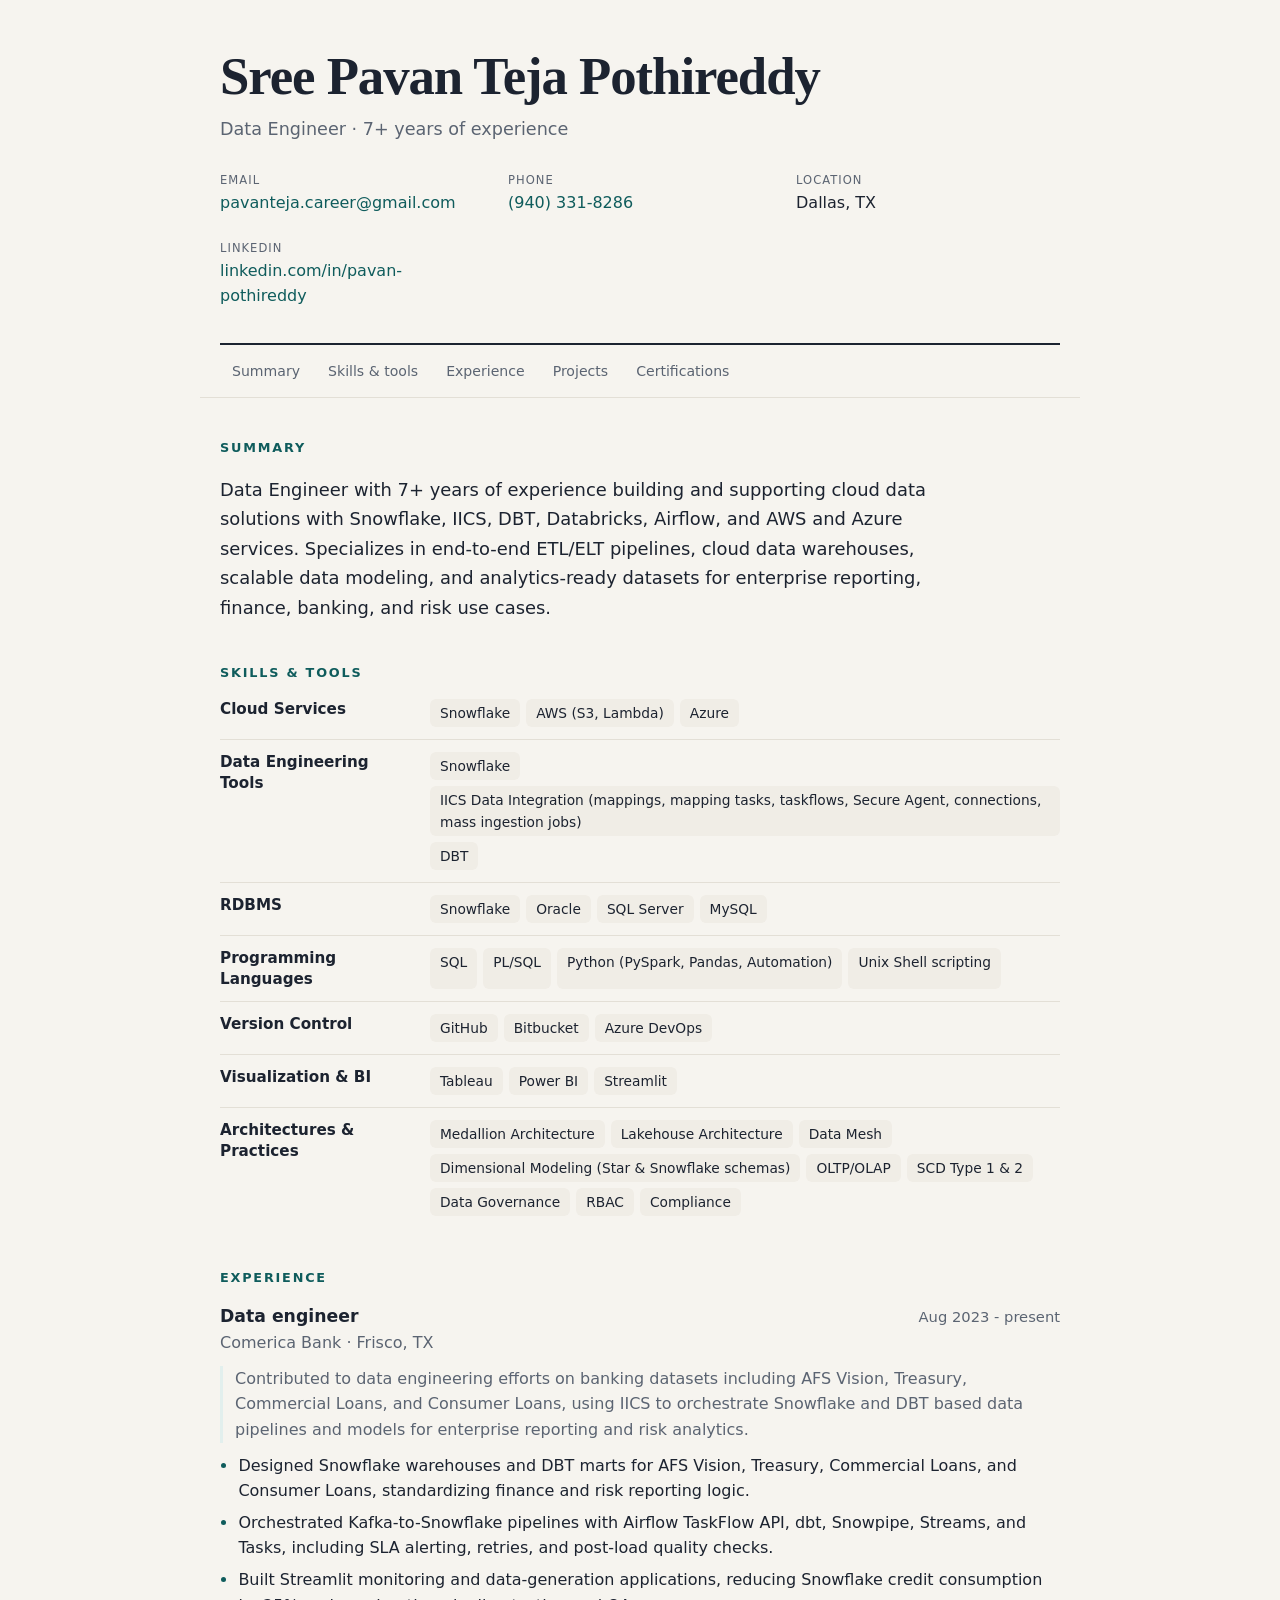
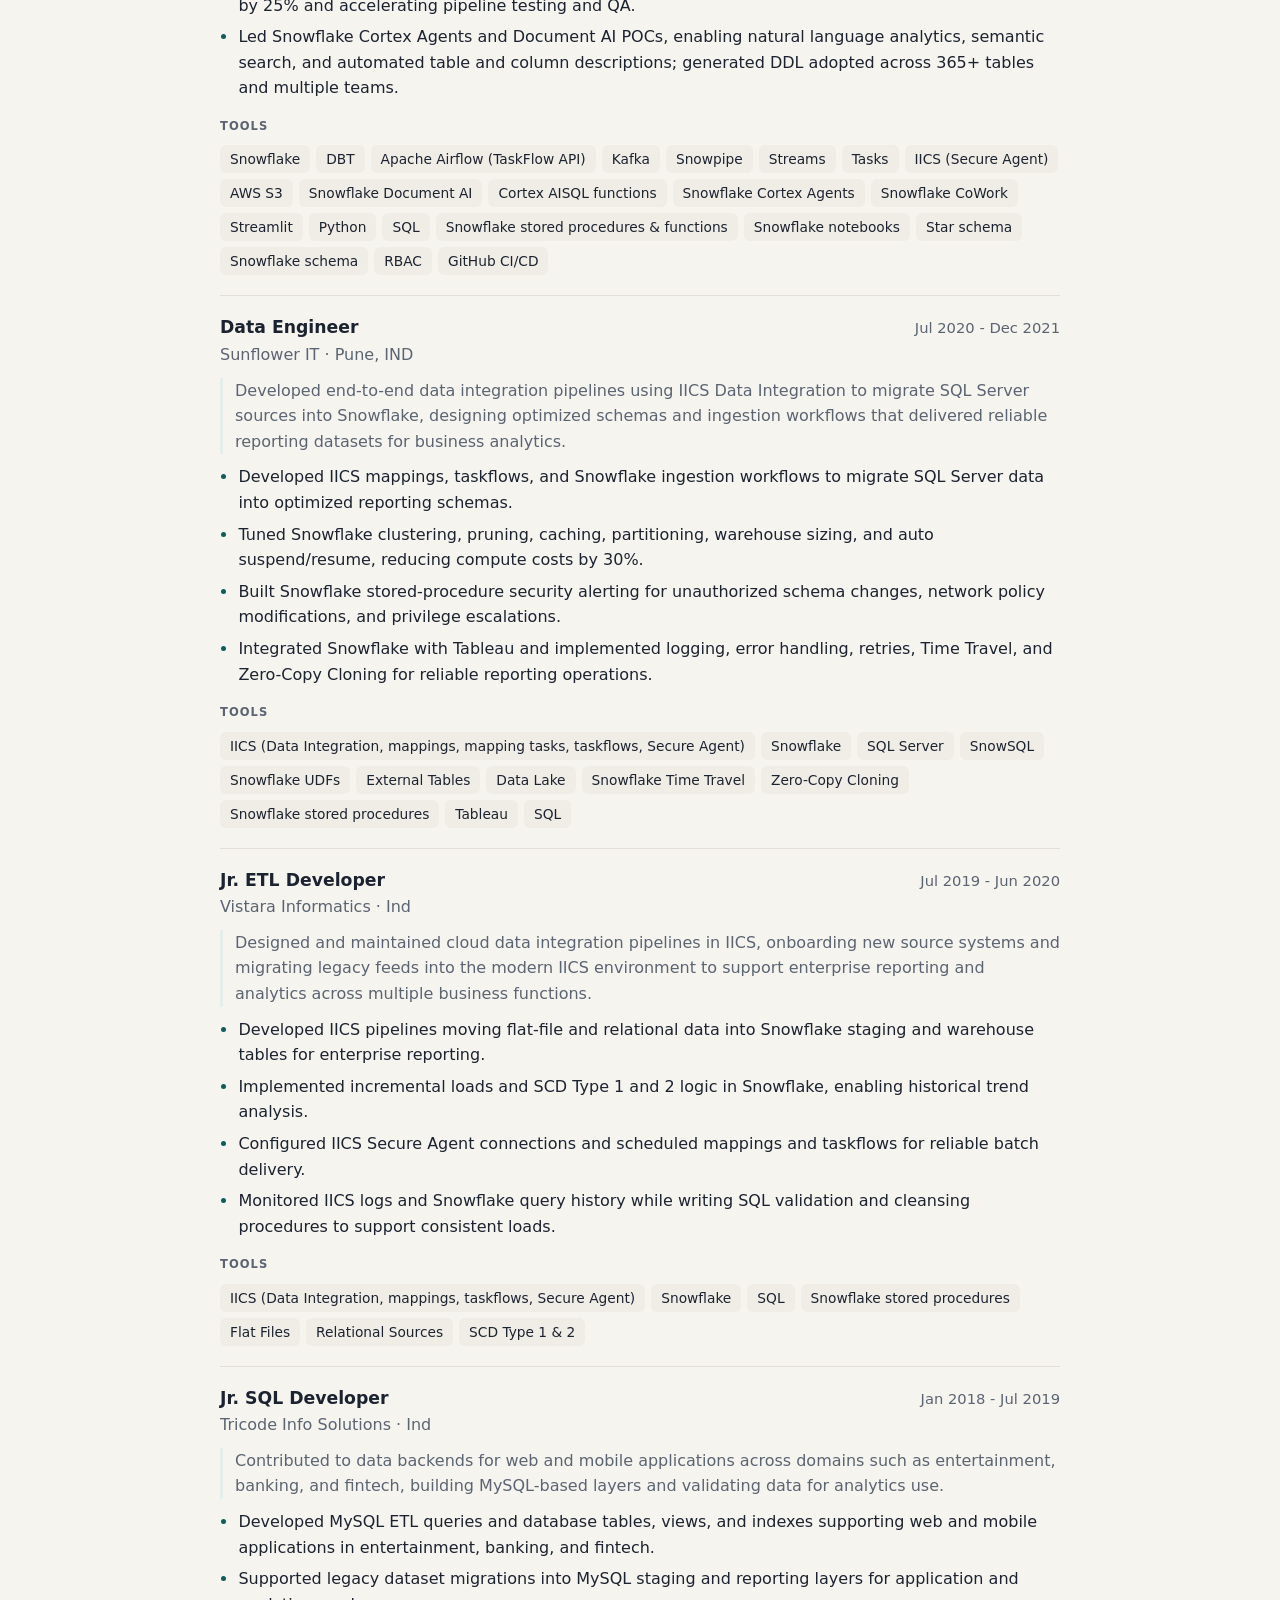
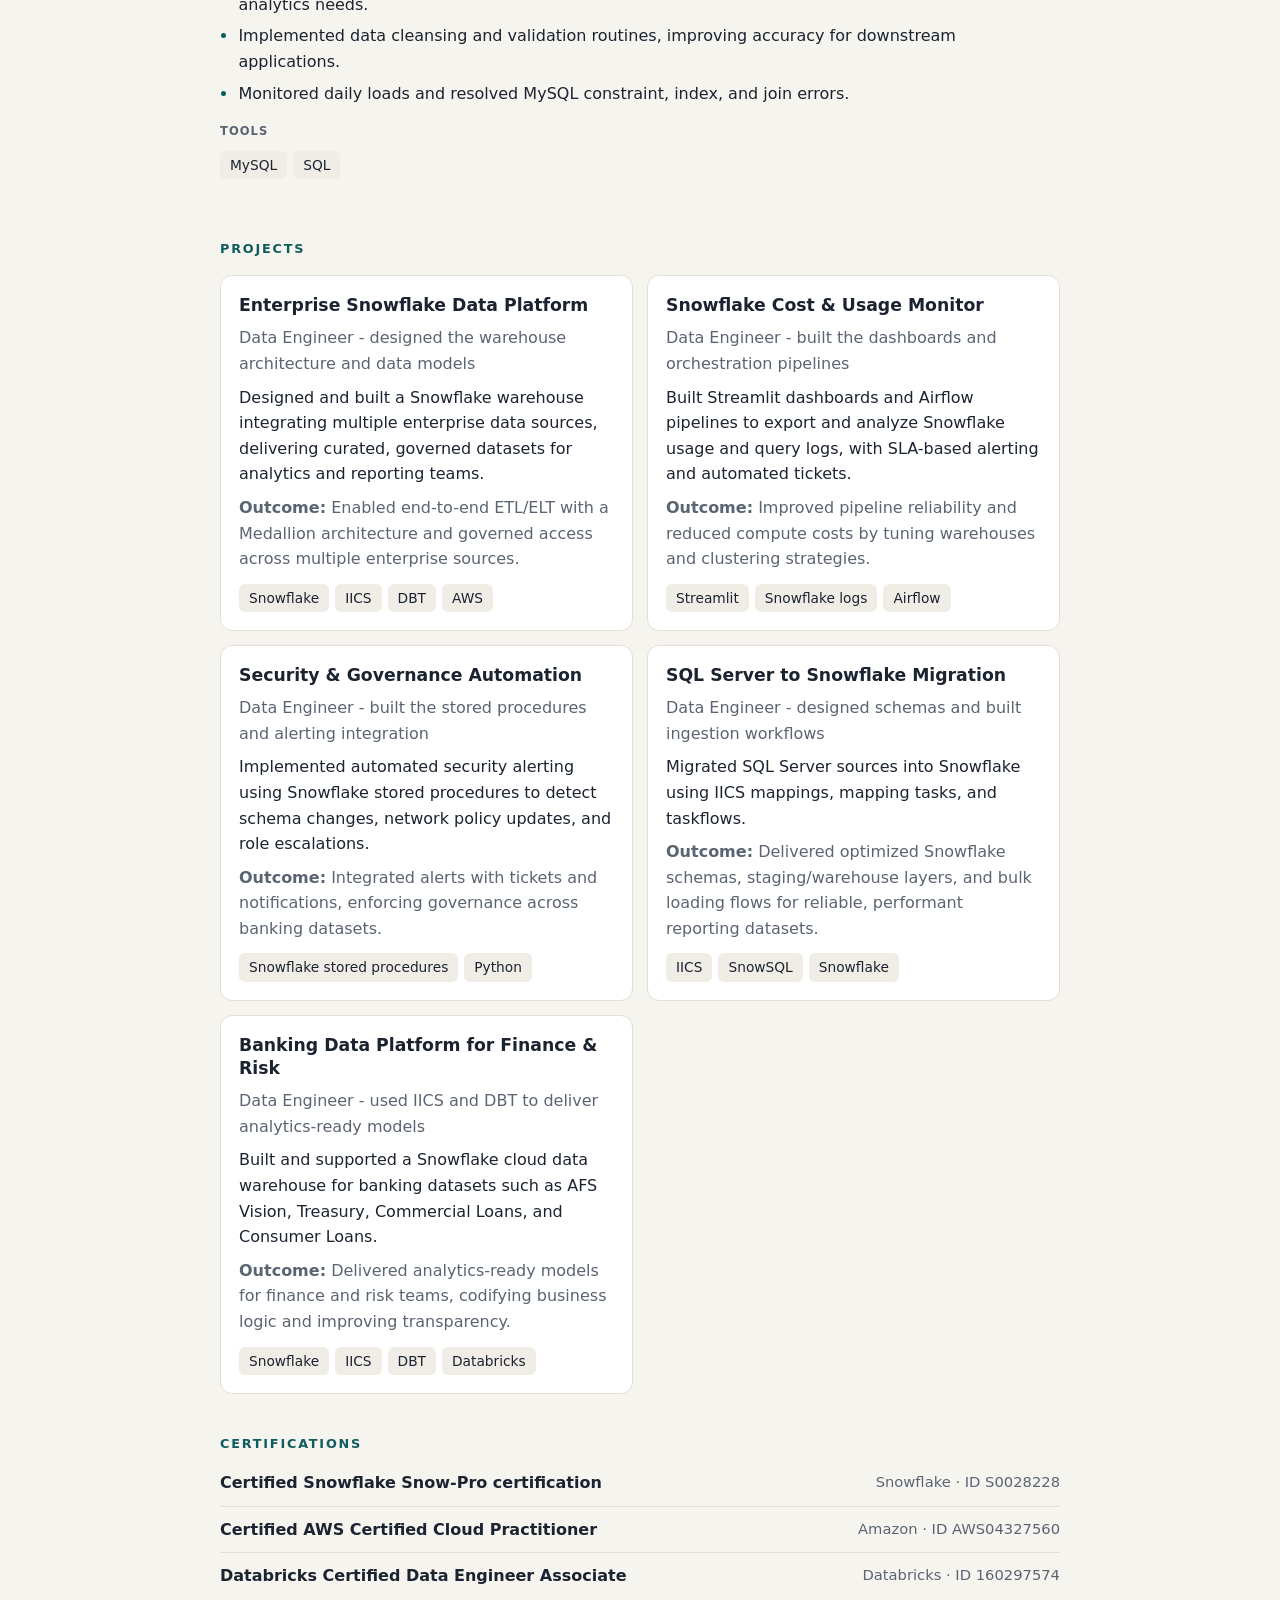
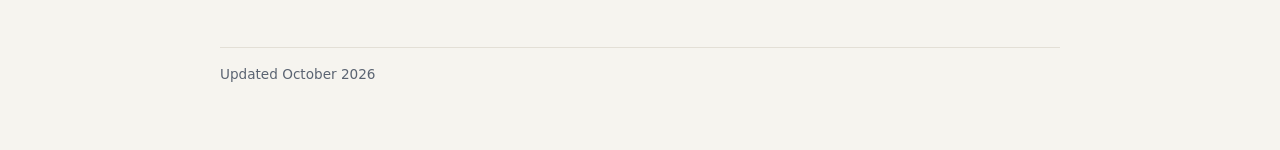
==== commit 0b0dd7a7: "Update sree-pavan-teja-pothireddy/667pzyxb54zezxtapwyy" ====
--- a/sree-pavan-teja-pothireddy/667pzyxb54zezxtapwyy/index.html
+++ b/sree-pavan-teja-pothireddy/667pzyxb54zezxtapwyy/index.html
@@ -15,7 +15,7 @@
 <div class="page">
 <header class="top"><h1>Sree Pavan Teja Pothireddy</h1><p class="tagline">Data Engineer · 7+ years of experience</p><ul class="contact"><li><span>Email</span><a href="mailto:pavanteja.career@gmail.com">pavanteja.career@gmail.com</a></li><li><span>Phone</span><a href="tel:9403318286">(940) 331-8286</a></li><li><span>Location</span>Dallas, TX</li><li><span>LinkedIn</span><a href="https://www.linkedin.com/in/pavan-pothireddy" rel="noopener noreferrer">linkedin.com/in/pavan-pothireddy</a></li></ul></header>
 <nav class="jump" aria-label="Sections"><a href="#summary">Summary</a><a href="#skills">Skills &amp; tools</a><a href="#experience">Experience</a><a href="#projects">Projects</a><a href="#certifications">Certifications</a></nav>
-<main><section id="summary"><h2>Summary</h2><p class="about">Data Engineer with 7+ years of experience building and supporting cloud data solutions with Snowflake, IICS, dbt, Databricks, Airflow, and AWS and Azure services. Specializes in end-to-end ETL/ELT pipelines, data warehouses, scalable modeling, and analytics-ready datasets for banking, finance, risk, and enterprise reporting.</p></section><section id="skills"><h2>Skills &amp; tools</h2><div class="skill-row"><h3>Cloud Services</h3><ul class="chips"><li>Snowflake</li><li>AWS (S3, Lambda)</li><li>Azure</li></ul></div><div class="skill-row"><h3>Data Engineering Tools</h3><ul class="chips"><li>Snowflake</li><li>IICS Data Integration (mappings, mapping tasks, taskflows, Secure Agent, connections, mass ingestion jobs)</li><li>DBT</li></ul></div><div class="skill-row"><h3>RDBMS</h3><ul class="chips"><li>Snowflake</li><li>Oracle</li><li>SQL Server</li><li>MySQL</li></ul></div><div class="skill-row"><h3>Programming Languages</h3><ul class="chips"><li>SQL</li><li>PL/SQL</li><li>Python (PySpark, Pandas, Automation)</li><li>Unix Shell scripting</li></ul></div><div class="skill-row"><h3>Version Control</h3><ul class="chips"><li>GitHub</li><li>Bitbucket</li><li>Azure DevOps</li></ul></div><div class="skill-row"><h3>Visualization &amp; BI</h3><ul class="chips"><li>Tableau</li><li>Power BI</li><li>Streamlit</li></ul></div><div class="skill-row"><h3>Architectures &amp; Practices</h3><ul class="chips"><li>Medallion Architecture</li><li>Lakehouse Architecture</li><li>Data Mesh</li><li>Dimensional Modeling (Star &amp; Snowflake schemas)</li><li>OLTP/OLAP</li><li>SCD Type 1 &amp; 2</li><li>Data Governance</li><li>RBAC</li><li>Compliance</li></ul></div></section><section id="experience"><h2>Experience</h2><article class="job"><div class="job-head"><h3>Data engineer</h3><span class="when">Aug 2023 - present</span></div><p class="where">Comerica Bank · Frisco, TX</p><p class="project">Contributed to data engineering efforts on banking datasets including AFS Vision, Treasury, Commercial Loans, and Consumer Loans, using IICS to orchestrate Snowflake and DBT based data pipelines and models for enterprise reporting and risk analytics.</p><ul><li>Built Snowflake warehouses, dbt models, and curated data marts for AFS Vision, Treasury, Commercial Loans, and Consumer Loans, standardizing finance and risk reporting.</li><li>Orchestrated Kafka-to-Snowflake pipelines with Airflow TaskFlow API, dbt, Snowpipe, Streams, and Tasks, including AWS S3 publishing and SLA-based quality checks.</li><li>Developed Streamlit monitoring and data-generation applications, reducing Snowflake credit consumption by 25% and accelerating testing and QA.</li><li>Created metadata-driven DDL generation adopted across 365+ tables, while delivering a 6GB daily load in ~7 minutes on a Large warehouse.</li></ul><h4>Tools</h4><ul class="chips"><li>Snowflake</li><li>DBT</li><li>Apache Airflow (TaskFlow API)</li><li>Kafka</li><li>Snowpipe</li><li>Streams</li><li>Tasks</li><li>IICS (Secure Agent)</li><li>AWS S3</li><li>Snowflake Document AI</li><li>Cortex AISQL functions</li><li>Snowflake Cortex Agents</li><li>Snowflake CoWork</li><li>Streamlit</li><li>Python</li><li>SQL</li><li>Snowflake stored procedures &amp; functions</li><li>Snowflake notebooks</li><li>Star schema</li><li>Snowflake schema</li><li>RBAC</li><li>GitHub CI/CD</li></ul></article><article class="job"><div class="job-head"><h3>Data Engineer</h3><span class="when">Jul 2020 - Dec 2021</span></div><p class="where">Sunflower IT · Pune, IND</p><p class="project">Developed end-to-end data integration pipelines using IICS Data Integration to migrate SQL Server sources into Snowflake, designing optimized schemas and ingestion workflows that delivered reliable reporting datasets for business analytics.</p><ul><li>Developed IICS pipelines migrating SQL Server data into Snowflake schemas, staging tables, views, UDFs, and Tableau reporting datasets.</li><li>Optimized Snowflake queries with clustering, pruning, caching, partitioning, and warehouse sizing, reducing compute costs by 30%.</li><li>Engineered Snowflake stored procedures for security alerting, detecting unauthorized schema changes, network policy modifications, and privilege escalations.</li><li>Implemented Time Travel, Zero-Copy Cloning, external tables, logging, retries, and error handling for recovery, testing, and SLA-compliant data movement.</li></ul><h4>Tools</h4><ul class="chips"><li>IICS (Data Integration, mappings, mapping tasks, taskflows, Secure Agent)</li><li>Snowflake</li><li>SQL Server</li><li>SnowSQL</li><li>Snowflake UDFs</li><li>External Tables</li><li>Data Lake</li><li>Snowflake Time Travel</li><li>Zero-Copy Cloning</li><li>Snowflake stored procedures</li><li>Tableau</li><li>SQL</li></ul></article><article class="job"><div class="job-head"><h3>Jr. ETL Developer</h3><span class="when">Jul 2019 - Jun 2020</span></div><p class="where">Vistara Informatics · Ind</p><p class="project">Designed and maintained cloud data integration pipelines in IICS, onboarding new source systems and migrating legacy feeds into the modern IICS environment to support enterprise reporting and analytics across multiple business functions.</p><ul><li>Built IICS pipelines with Secure Agent to load flat-file and relational sources into Snowflake staging and warehouse tables.</li><li>Implemented incremental loads and SCD Type 1 &amp; 2 logic in Snowflake, enabling historical trend analysis.</li><li>Developed SQL validation routines and monitored IICS logs and Snowflake query history to support reliable enterprise reporting loads.</li><li>Scheduled IICS mappings and taskflows while onboarding new source systems and migrating legacy feeds into the modern IICS environment.</li></ul><h4>Tools</h4><ul class="chips"><li>IICS (Data Integration, mappings, taskflows, Secure Agent)</li><li>Snowflake</li><li>SQL</li><li>Snowflake stored procedures</li><li>Flat Files</li><li>Relational Sources</li><li>SCD Type 1 &amp; 2</li></ul></article><article class="job"><div class="job-head"><h3>Jr. SQL Developer</h3><span class="when">Jan 2018 - Jul 2019</span></div><p class="where">Tricode Info Solutions · Ind</p><p class="project">Contributed to data backends for web and mobile applications across domains such as entertainment, banking, and fintech, building MySQL-based layers and validating data for analytics use.</p><ul><li>Developed MySQL ETL scripts and queries for web and mobile application data across entertainment, banking, and fintech domains.</li><li>Created tables, views, and indexes supporting application and reporting needs, and migrated legacy datasets into MySQL staging and reporting layers.</li><li>Implemented data cleansing and validation routines, improving accuracy for downstream applications.</li><li>Monitored daily loads and resolved database errors involving constraints, indexes, and joins.</li></ul><h4>Tools</h4><ul class="chips"><li>MySQL</li><li>SQL</li></ul></article></section><section id="projects"><h2>Projects</h2><div class="cards"><article class="card"><h3>Enterprise Snowflake Data Platform</h3><p class="where">Data Engineer - designed the warehouse architecture and data models</p><p>Designed and built a Snowflake warehouse integrating multiple enterprise data sources, delivering curated, governed datasets for analytics and reporting teams.</p><p class="outcome"><strong>Outcome:</strong> Enabled end-to-end ETL/ELT with a Medallion architecture and governed access across multiple enterprise sources.</p><ul class="chips"><li>Snowflake</li><li>IICS</li><li>DBT</li><li>AWS</li></ul></article><article class="card"><h3>Snowflake Cost &amp; Usage Monitor</h3><p class="where">Data Engineer - built the dashboards and orchestration pipelines</p><p>Built Streamlit dashboards and Airflow pipelines to export and analyze Snowflake usage and query logs, with SLA-based alerting and automated tickets.</p><p class="outcome"><strong>Outcome:</strong> Improved pipeline reliability and reduced compute costs by tuning warehouses and clustering strategies.</p><ul class="chips"><li>Streamlit</li><li>Snowflake logs</li><li>Airflow</li></ul></article><article class="card"><h3>Security &amp; Governance Automation</h3><p class="where">Data Engineer - built the stored procedures and alerting integration</p><p>Implemented automated security alerting using Snowflake stored procedures to detect schema changes, network policy updates, and role escalations.</p><p class="outcome"><strong>Outcome:</strong> Integrated alerts with tickets and notifications, enforcing governance across banking datasets.</p><ul class="chips"><li>Snowflake stored procedures</li><li>Python</li></ul></article><article class="card"><h3>SQL Server to Snowflake Migration</h3><p class="where">Data Engineer - designed schemas and built ingestion workflows</p><p>Migrated SQL Server sources into Snowflake using IICS mappings, mapping tasks, and taskflows.</p><p class="outcome"><strong>Outcome:</strong> Delivered optimized Snowflake schemas, staging/warehouse layers, and bulk loading flows for reliable, performant reporting datasets.</p><ul class="chips"><li>IICS</li><li>SnowSQL</li><li>Snowflake</li></ul></article><article class="card"><h3>Banking Data Platform for Finance &amp; Risk</h3><p class="where">Data Engineer - used IICS and DBT to deliver analytics-ready models</p><p>Built and supported a Snowflake cloud data warehouse for banking datasets such as AFS Vision, Treasury, Commercial Loans, and Consumer Loans.</p><p class="outcome"><strong>Outcome:</strong> Delivered analytics-ready models for finance and risk teams, codifying business logic and improving transparency.</p><ul class="chips"><li>Snowflake</li><li>IICS</li><li>DBT</li><li>Databricks</li></ul></article></div></section><section id="certifications"><h2>Certifications</h2><ul class="certs"><li><strong>Certified Snowflake Snow-Pro certification</strong><span>Snowflake · ID S0028228</span></li><li><strong>Certified AWS Certified Cloud Practitioner</strong><span>Amazon · ID AWS04327560</span></li><li><strong>Databricks Certified Data Engineer Associate</strong><span>Databricks · ID 160297574</span></li></ul></section></main>
+<main><section id="summary"><h2>Summary</h2><p class="about">Data Engineer with 7+ years of experience building and supporting cloud data solutions with Snowflake, IICS, DBT, Databricks, Airflow, and AWS and Azure services. Specializes in end-to-end ETL/ELT pipelines, cloud data warehouses, scalable data modeling, and analytics-ready datasets for enterprise reporting, finance, banking, and risk use cases.</p></section><section id="skills"><h2>Skills &amp; tools</h2><div class="skill-row"><h3>Cloud Services</h3><ul class="chips"><li>Snowflake</li><li>AWS (S3, Lambda)</li><li>Azure</li></ul></div><div class="skill-row"><h3>Data Engineering Tools</h3><ul class="chips"><li>Snowflake</li><li>IICS Data Integration (mappings, mapping tasks, taskflows, Secure Agent, connections, mass ingestion jobs)</li><li>DBT</li></ul></div><div class="skill-row"><h3>RDBMS</h3><ul class="chips"><li>Snowflake</li><li>Oracle</li><li>SQL Server</li><li>MySQL</li></ul></div><div class="skill-row"><h3>Programming Languages</h3><ul class="chips"><li>SQL</li><li>PL/SQL</li><li>Python (PySpark, Pandas, Automation)</li><li>Unix Shell scripting</li></ul></div><div class="skill-row"><h3>Version Control</h3><ul class="chips"><li>GitHub</li><li>Bitbucket</li><li>Azure DevOps</li></ul></div><div class="skill-row"><h3>Visualization &amp; BI</h3><ul class="chips"><li>Tableau</li><li>Power BI</li><li>Streamlit</li></ul></div><div class="skill-row"><h3>Architectures &amp; Practices</h3><ul class="chips"><li>Medallion Architecture</li><li>Lakehouse Architecture</li><li>Data Mesh</li><li>Dimensional Modeling (Star &amp; Snowflake schemas)</li><li>OLTP/OLAP</li><li>SCD Type 1 &amp; 2</li><li>Data Governance</li><li>RBAC</li><li>Compliance</li></ul></div></section><section id="experience"><h2>Experience</h2><article class="job"><div class="job-head"><h3>Data engineer</h3><span class="when">Aug 2023 - present</span></div><p class="where">Comerica Bank · Frisco, TX</p><p class="project">Contributed to data engineering efforts on banking datasets including AFS Vision, Treasury, Commercial Loans, and Consumer Loans, using IICS to orchestrate Snowflake and DBT based data pipelines and models for enterprise reporting and risk analytics.</p><ul><li>Designed Snowflake warehouses and DBT marts for AFS Vision, Treasury, Commercial Loans, and Consumer Loans, standardizing finance and risk reporting logic.</li><li>Orchestrated Kafka-to-Snowflake pipelines with Airflow TaskFlow API, dbt, Snowpipe, Streams, and Tasks, including SLA alerting, retries, and post-load quality checks.</li><li>Built Streamlit monitoring and data-generation applications, reducing Snowflake credit consumption by 25% and accelerating pipeline testing and QA.</li><li>Led Snowflake Cortex Agents and Document AI POCs, enabling natural language analytics, semantic search, and automated table and column descriptions; generated DDL adopted across 365+ tables and multiple teams.</li></ul><h4>Tools</h4><ul class="chips"><li>Snowflake</li><li>DBT</li><li>Apache Airflow (TaskFlow API)</li><li>Kafka</li><li>Snowpipe</li><li>Streams</li><li>Tasks</li><li>IICS (Secure Agent)</li><li>AWS S3</li><li>Snowflake Document AI</li><li>Cortex AISQL functions</li><li>Snowflake Cortex Agents</li><li>Snowflake CoWork</li><li>Streamlit</li><li>Python</li><li>SQL</li><li>Snowflake stored procedures &amp; functions</li><li>Snowflake notebooks</li><li>Star schema</li><li>Snowflake schema</li><li>RBAC</li><li>GitHub CI/CD</li></ul></article><article class="job"><div class="job-head"><h3>Data Engineer</h3><span class="when">Jul 2020 - Dec 2021</span></div><p class="where">Sunflower IT · Pune, IND</p><p class="project">Developed end-to-end data integration pipelines using IICS Data Integration to migrate SQL Server sources into Snowflake, designing optimized schemas and ingestion workflows that delivered reliable reporting datasets for business analytics.</p><ul><li>Developed IICS mappings, taskflows, and Snowflake ingestion workflows to migrate SQL Server data into optimized reporting schemas.</li><li>Tuned Snowflake clustering, pruning, caching, partitioning, warehouse sizing, and auto suspend/resume, reducing compute costs by 30%.</li><li>Built Snowflake stored-procedure security alerting for unauthorized schema changes, network policy modifications, and privilege escalations.</li><li>Integrated Snowflake with Tableau and implemented logging, error handling, retries, Time Travel, and Zero-Copy Cloning for reliable reporting operations.</li></ul><h4>Tools</h4><ul class="chips"><li>IICS (Data Integration, mappings, mapping tasks, taskflows, Secure Agent)</li><li>Snowflake</li><li>SQL Server</li><li>SnowSQL</li><li>Snowflake UDFs</li><li>External Tables</li><li>Data Lake</li><li>Snowflake Time Travel</li><li>Zero-Copy Cloning</li><li>Snowflake stored procedures</li><li>Tableau</li><li>SQL</li></ul></article><article class="job"><div class="job-head"><h3>Jr. ETL Developer</h3><span class="when">Jul 2019 - Jun 2020</span></div><p class="where">Vistara Informatics · Ind</p><p class="project">Designed and maintained cloud data integration pipelines in IICS, onboarding new source systems and migrating legacy feeds into the modern IICS environment to support enterprise reporting and analytics across multiple business functions.</p><ul><li>Developed IICS pipelines moving flat-file and relational data into Snowflake staging and warehouse tables for enterprise reporting.</li><li>Implemented incremental loads and SCD Type 1 and 2 logic in Snowflake, enabling historical trend analysis.</li><li>Configured IICS Secure Agent connections and scheduled mappings and taskflows for reliable batch delivery.</li><li>Monitored IICS logs and Snowflake query history while writing SQL validation and cleansing procedures to support consistent loads.</li></ul><h4>Tools</h4><ul class="chips"><li>IICS (Data Integration, mappings, taskflows, Secure Agent)</li><li>Snowflake</li><li>SQL</li><li>Snowflake stored procedures</li><li>Flat Files</li><li>Relational Sources</li><li>SCD Type 1 &amp; 2</li></ul></article><article class="job"><div class="job-head"><h3>Jr. SQL Developer</h3><span class="when">Jan 2018 - Jul 2019</span></div><p class="where">Tricode Info Solutions · Ind</p><p class="project">Contributed to data backends for web and mobile applications across domains such as entertainment, banking, and fintech, building MySQL-based layers and validating data for analytics use.</p><ul><li>Developed MySQL ETL queries and database tables, views, and indexes supporting web and mobile applications in entertainment, banking, and fintech.</li><li>Supported legacy dataset migrations into MySQL staging and reporting layers for application and analytics needs.</li><li>Implemented data cleansing and validation routines, improving accuracy for downstream applications.</li><li>Monitored daily loads and resolved MySQL constraint, index, and join errors.</li></ul><h4>Tools</h4><ul class="chips"><li>MySQL</li><li>SQL</li></ul></article></section><section id="projects"><h2>Projects</h2><div class="cards"><article class="card"><h3>Enterprise Snowflake Data Platform</h3><p class="where">Data Engineer - designed the warehouse architecture and data models</p><p>Designed and built a Snowflake warehouse integrating multiple enterprise data sources, delivering curated, governed datasets for analytics and reporting teams.</p><p class="outcome"><strong>Outcome:</strong> Enabled end-to-end ETL/ELT with a Medallion architecture and governed access across multiple enterprise sources.</p><ul class="chips"><li>Snowflake</li><li>IICS</li><li>DBT</li><li>AWS</li></ul></article><article class="card"><h3>Snowflake Cost &amp; Usage Monitor</h3><p class="where">Data Engineer - built the dashboards and orchestration pipelines</p><p>Built Streamlit dashboards and Airflow pipelines to export and analyze Snowflake usage and query logs, with SLA-based alerting and automated tickets.</p><p class="outcome"><strong>Outcome:</strong> Improved pipeline reliability and reduced compute costs by tuning warehouses and clustering strategies.</p><ul class="chips"><li>Streamlit</li><li>Snowflake logs</li><li>Airflow</li></ul></article><article class="card"><h3>Security &amp; Governance Automation</h3><p class="where">Data Engineer - built the stored procedures and alerting integration</p><p>Implemented automated security alerting using Snowflake stored procedures to detect schema changes, network policy updates, and role escalations.</p><p class="outcome"><strong>Outcome:</strong> Integrated alerts with tickets and notifications, enforcing governance across banking datasets.</p><ul class="chips"><li>Snowflake stored procedures</li><li>Python</li></ul></article><article class="card"><h3>SQL Server to Snowflake Migration</h3><p class="where">Data Engineer - designed schemas and built ingestion workflows</p><p>Migrated SQL Server sources into Snowflake using IICS mappings, mapping tasks, and taskflows.</p><p class="outcome"><strong>Outcome:</strong> Delivered optimized Snowflake schemas, staging/warehouse layers, and bulk loading flows for reliable, performant reporting datasets.</p><ul class="chips"><li>IICS</li><li>SnowSQL</li><li>Snowflake</li></ul></article><article class="card"><h3>Banking Data Platform for Finance &amp; Risk</h3><p class="where">Data Engineer - used IICS and DBT to deliver analytics-ready models</p><p>Built and supported a Snowflake cloud data warehouse for banking datasets such as AFS Vision, Treasury, Commercial Loans, and Consumer Loans.</p><p class="outcome"><strong>Outcome:</strong> Delivered analytics-ready models for finance and risk teams, codifying business logic and improving transparency.</p><ul class="chips"><li>Snowflake</li><li>IICS</li><li>DBT</li><li>Databricks</li></ul></article></div></section><section id="certifications"><h2>Certifications</h2><ul class="certs"><li><strong>Certified Snowflake Snow-Pro certification</strong><span>Snowflake · ID S0028228</span></li><li><strong>Certified AWS Certified Cloud Practitioner</strong><span>Amazon · ID AWS04327560</span></li><li><strong>Databricks Certified Data Engineer Associate</strong><span>Databricks · ID 160297574</span></li></ul></section></main>
 <footer>Updated October 2026</footer>
 </div>
 </body>
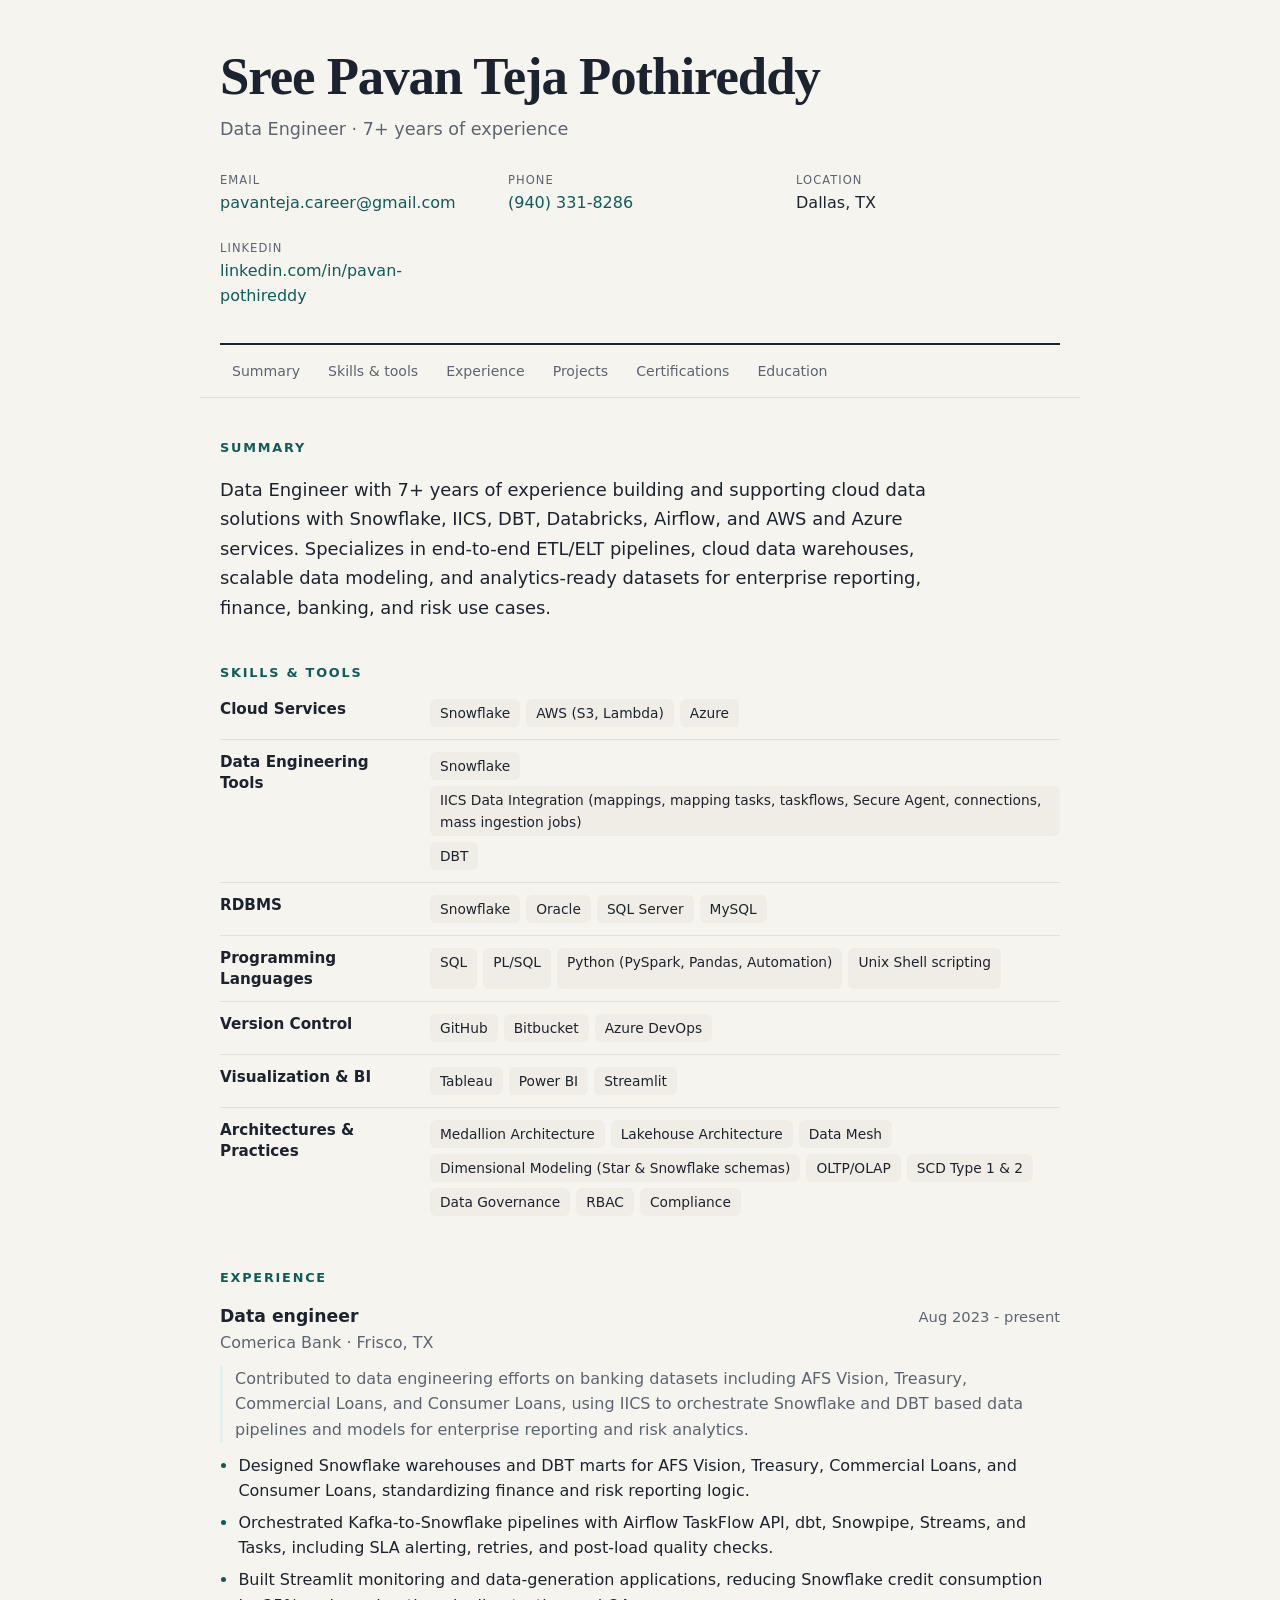
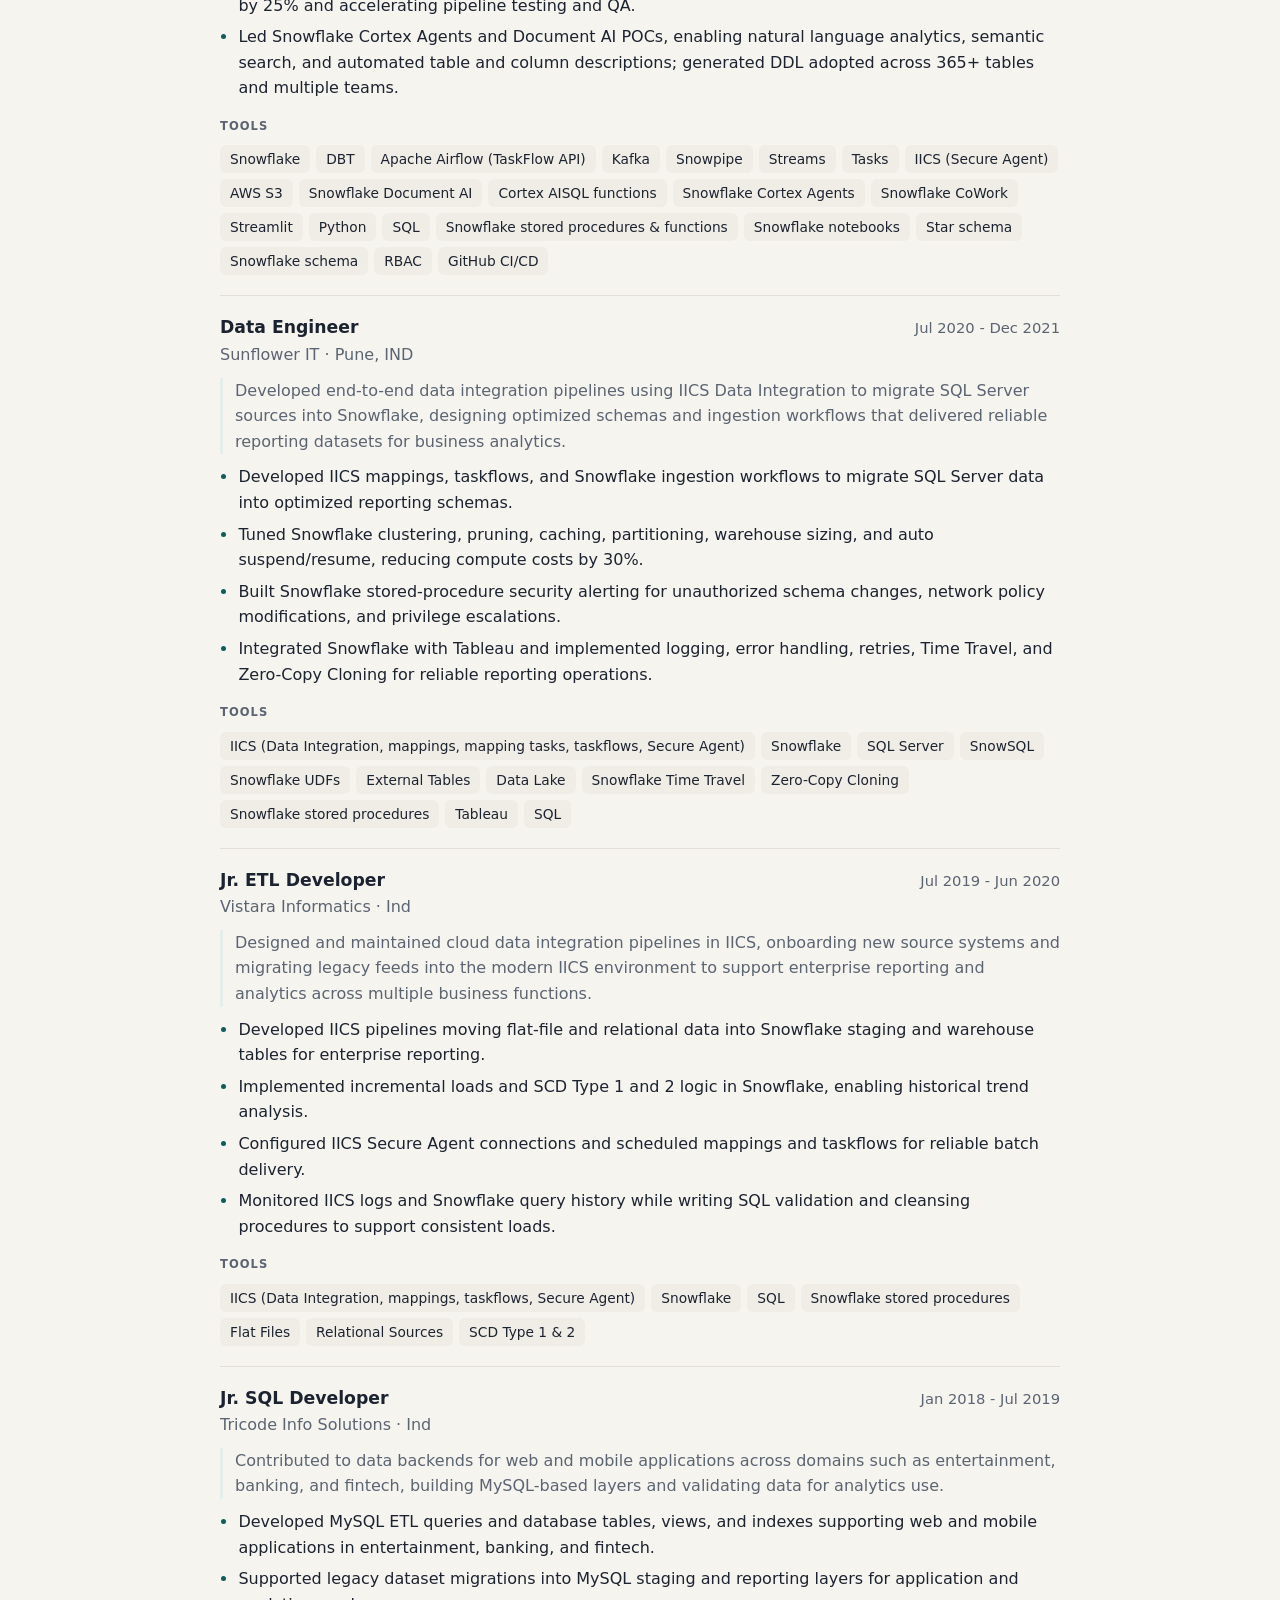
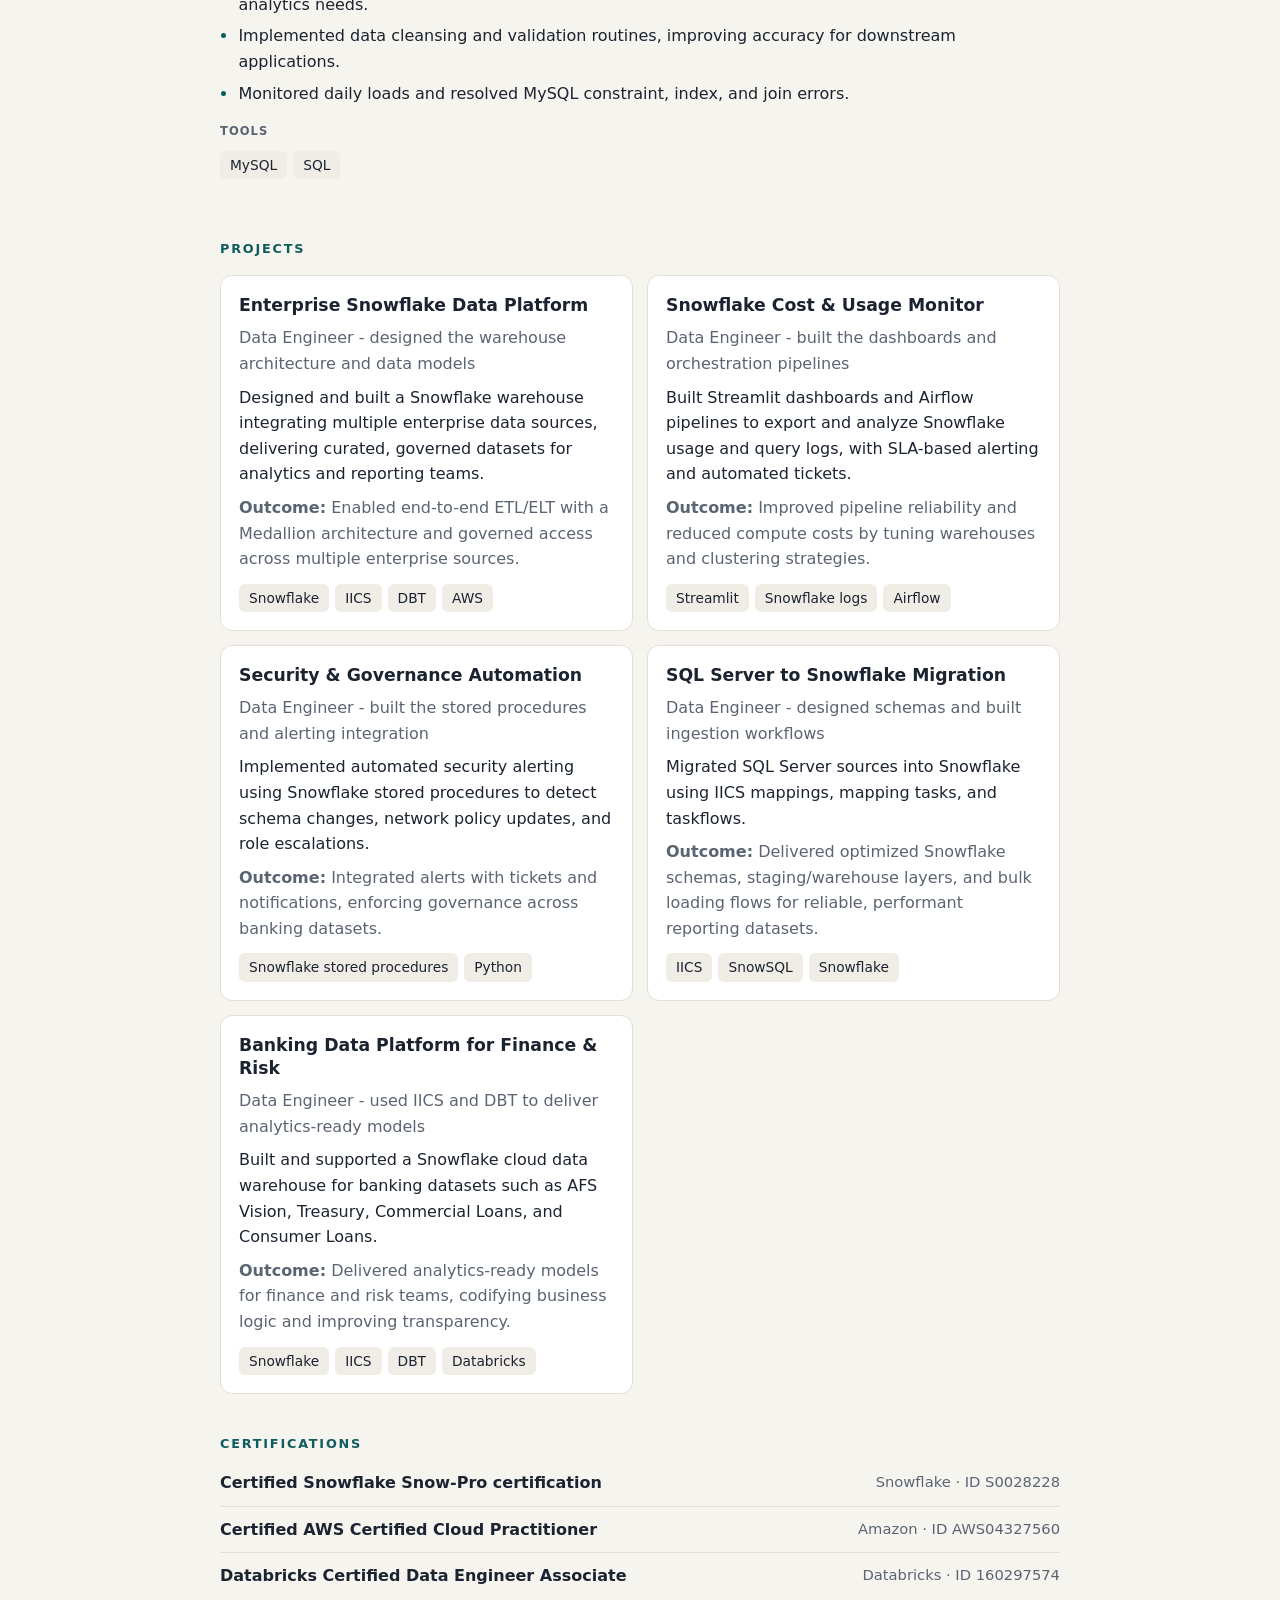
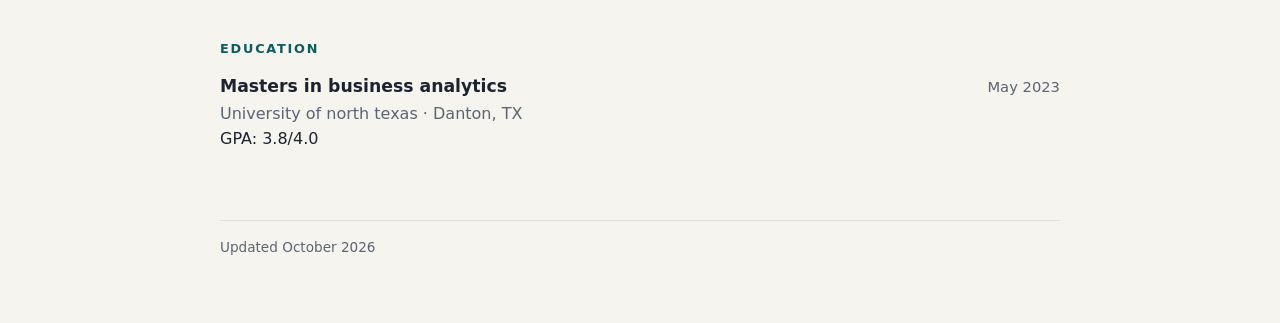
==== commit 78fb667f: "Update sree-pavan-teja-pothireddy/667pzyxb54zezxtapwyy" ====
--- a/sree-pavan-teja-pothireddy/667pzyxb54zezxtapwyy/index.html
+++ b/sree-pavan-teja-pothireddy/667pzyxb54zezxtapwyy/index.html
@@ -14,8 +14,8 @@
 <body>
 <div class="page">
 <header class="top"><h1>Sree Pavan Teja Pothireddy</h1><p class="tagline">Data Engineer · 7+ years of experience</p><ul class="contact"><li><span>Email</span><a href="mailto:pavanteja.career@gmail.com">pavanteja.career@gmail.com</a></li><li><span>Phone</span><a href="tel:9403318286">(940) 331-8286</a></li><li><span>Location</span>Dallas, TX</li><li><span>LinkedIn</span><a href="https://www.linkedin.com/in/pavan-pothireddy" rel="noopener noreferrer">linkedin.com/in/pavan-pothireddy</a></li></ul></header>
-<nav class="jump" aria-label="Sections"><a href="#summary">Summary</a><a href="#skills">Skills &amp; tools</a><a href="#experience">Experience</a><a href="#projects">Projects</a><a href="#certifications">Certifications</a></nav>
-<main><section id="summary"><h2>Summary</h2><p class="about">Data Engineer with 7+ years of experience building and supporting cloud data solutions with Snowflake, IICS, DBT, Databricks, Airflow, and AWS and Azure services. Specializes in end-to-end ETL/ELT pipelines, cloud data warehouses, scalable data modeling, and analytics-ready datasets for enterprise reporting, finance, banking, and risk use cases.</p></section><section id="skills"><h2>Skills &amp; tools</h2><div class="skill-row"><h3>Cloud Services</h3><ul class="chips"><li>Snowflake</li><li>AWS (S3, Lambda)</li><li>Azure</li></ul></div><div class="skill-row"><h3>Data Engineering Tools</h3><ul class="chips"><li>Snowflake</li><li>IICS Data Integration (mappings, mapping tasks, taskflows, Secure Agent, connections, mass ingestion jobs)</li><li>DBT</li></ul></div><div class="skill-row"><h3>RDBMS</h3><ul class="chips"><li>Snowflake</li><li>Oracle</li><li>SQL Server</li><li>MySQL</li></ul></div><div class="skill-row"><h3>Programming Languages</h3><ul class="chips"><li>SQL</li><li>PL/SQL</li><li>Python (PySpark, Pandas, Automation)</li><li>Unix Shell scripting</li></ul></div><div class="skill-row"><h3>Version Control</h3><ul class="chips"><li>GitHub</li><li>Bitbucket</li><li>Azure DevOps</li></ul></div><div class="skill-row"><h3>Visualization &amp; BI</h3><ul class="chips"><li>Tableau</li><li>Power BI</li><li>Streamlit</li></ul></div><div class="skill-row"><h3>Architectures &amp; Practices</h3><ul class="chips"><li>Medallion Architecture</li><li>Lakehouse Architecture</li><li>Data Mesh</li><li>Dimensional Modeling (Star &amp; Snowflake schemas)</li><li>OLTP/OLAP</li><li>SCD Type 1 &amp; 2</li><li>Data Governance</li><li>RBAC</li><li>Compliance</li></ul></div></section><section id="experience"><h2>Experience</h2><article class="job"><div class="job-head"><h3>Data engineer</h3><span class="when">Aug 2023 - present</span></div><p class="where">Comerica Bank · Frisco, TX</p><p class="project">Contributed to data engineering efforts on banking datasets including AFS Vision, Treasury, Commercial Loans, and Consumer Loans, using IICS to orchestrate Snowflake and DBT based data pipelines and models for enterprise reporting and risk analytics.</p><ul><li>Designed Snowflake warehouses and DBT marts for AFS Vision, Treasury, Commercial Loans, and Consumer Loans, standardizing finance and risk reporting logic.</li><li>Orchestrated Kafka-to-Snowflake pipelines with Airflow TaskFlow API, dbt, Snowpipe, Streams, and Tasks, including SLA alerting, retries, and post-load quality checks.</li><li>Built Streamlit monitoring and data-generation applications, reducing Snowflake credit consumption by 25% and accelerating pipeline testing and QA.</li><li>Led Snowflake Cortex Agents and Document AI POCs, enabling natural language analytics, semantic search, and automated table and column descriptions; generated DDL adopted across 365+ tables and multiple teams.</li></ul><h4>Tools</h4><ul class="chips"><li>Snowflake</li><li>DBT</li><li>Apache Airflow (TaskFlow API)</li><li>Kafka</li><li>Snowpipe</li><li>Streams</li><li>Tasks</li><li>IICS (Secure Agent)</li><li>AWS S3</li><li>Snowflake Document AI</li><li>Cortex AISQL functions</li><li>Snowflake Cortex Agents</li><li>Snowflake CoWork</li><li>Streamlit</li><li>Python</li><li>SQL</li><li>Snowflake stored procedures &amp; functions</li><li>Snowflake notebooks</li><li>Star schema</li><li>Snowflake schema</li><li>RBAC</li><li>GitHub CI/CD</li></ul></article><article class="job"><div class="job-head"><h3>Data Engineer</h3><span class="when">Jul 2020 - Dec 2021</span></div><p class="where">Sunflower IT · Pune, IND</p><p class="project">Developed end-to-end data integration pipelines using IICS Data Integration to migrate SQL Server sources into Snowflake, designing optimized schemas and ingestion workflows that delivered reliable reporting datasets for business analytics.</p><ul><li>Developed IICS mappings, taskflows, and Snowflake ingestion workflows to migrate SQL Server data into optimized reporting schemas.</li><li>Tuned Snowflake clustering, pruning, caching, partitioning, warehouse sizing, and auto suspend/resume, reducing compute costs by 30%.</li><li>Built Snowflake stored-procedure security alerting for unauthorized schema changes, network policy modifications, and privilege escalations.</li><li>Integrated Snowflake with Tableau and implemented logging, error handling, retries, Time Travel, and Zero-Copy Cloning for reliable reporting operations.</li></ul><h4>Tools</h4><ul class="chips"><li>IICS (Data Integration, mappings, mapping tasks, taskflows, Secure Agent)</li><li>Snowflake</li><li>SQL Server</li><li>SnowSQL</li><li>Snowflake UDFs</li><li>External Tables</li><li>Data Lake</li><li>Snowflake Time Travel</li><li>Zero-Copy Cloning</li><li>Snowflake stored procedures</li><li>Tableau</li><li>SQL</li></ul></article><article class="job"><div class="job-head"><h3>Jr. ETL Developer</h3><span class="when">Jul 2019 - Jun 2020</span></div><p class="where">Vistara Informatics · Ind</p><p class="project">Designed and maintained cloud data integration pipelines in IICS, onboarding new source systems and migrating legacy feeds into the modern IICS environment to support enterprise reporting and analytics across multiple business functions.</p><ul><li>Developed IICS pipelines moving flat-file and relational data into Snowflake staging and warehouse tables for enterprise reporting.</li><li>Implemented incremental loads and SCD Type 1 and 2 logic in Snowflake, enabling historical trend analysis.</li><li>Configured IICS Secure Agent connections and scheduled mappings and taskflows for reliable batch delivery.</li><li>Monitored IICS logs and Snowflake query history while writing SQL validation and cleansing procedures to support consistent loads.</li></ul><h4>Tools</h4><ul class="chips"><li>IICS (Data Integration, mappings, taskflows, Secure Agent)</li><li>Snowflake</li><li>SQL</li><li>Snowflake stored procedures</li><li>Flat Files</li><li>Relational Sources</li><li>SCD Type 1 &amp; 2</li></ul></article><article class="job"><div class="job-head"><h3>Jr. SQL Developer</h3><span class="when">Jan 2018 - Jul 2019</span></div><p class="where">Tricode Info Solutions · Ind</p><p class="project">Contributed to data backends for web and mobile applications across domains such as entertainment, banking, and fintech, building MySQL-based layers and validating data for analytics use.</p><ul><li>Developed MySQL ETL queries and database tables, views, and indexes supporting web and mobile applications in entertainment, banking, and fintech.</li><li>Supported legacy dataset migrations into MySQL staging and reporting layers for application and analytics needs.</li><li>Implemented data cleansing and validation routines, improving accuracy for downstream applications.</li><li>Monitored daily loads and resolved MySQL constraint, index, and join errors.</li></ul><h4>Tools</h4><ul class="chips"><li>MySQL</li><li>SQL</li></ul></article></section><section id="projects"><h2>Projects</h2><div class="cards"><article class="card"><h3>Enterprise Snowflake Data Platform</h3><p class="where">Data Engineer - designed the warehouse architecture and data models</p><p>Designed and built a Snowflake warehouse integrating multiple enterprise data sources, delivering curated, governed datasets for analytics and reporting teams.</p><p class="outcome"><strong>Outcome:</strong> Enabled end-to-end ETL/ELT with a Medallion architecture and governed access across multiple enterprise sources.</p><ul class="chips"><li>Snowflake</li><li>IICS</li><li>DBT</li><li>AWS</li></ul></article><article class="card"><h3>Snowflake Cost &amp; Usage Monitor</h3><p class="where">Data Engineer - built the dashboards and orchestration pipelines</p><p>Built Streamlit dashboards and Airflow pipelines to export and analyze Snowflake usage and query logs, with SLA-based alerting and automated tickets.</p><p class="outcome"><strong>Outcome:</strong> Improved pipeline reliability and reduced compute costs by tuning warehouses and clustering strategies.</p><ul class="chips"><li>Streamlit</li><li>Snowflake logs</li><li>Airflow</li></ul></article><article class="card"><h3>Security &amp; Governance Automation</h3><p class="where">Data Engineer - built the stored procedures and alerting integration</p><p>Implemented automated security alerting using Snowflake stored procedures to detect schema changes, network policy updates, and role escalations.</p><p class="outcome"><strong>Outcome:</strong> Integrated alerts with tickets and notifications, enforcing governance across banking datasets.</p><ul class="chips"><li>Snowflake stored procedures</li><li>Python</li></ul></article><article class="card"><h3>SQL Server to Snowflake Migration</h3><p class="where">Data Engineer - designed schemas and built ingestion workflows</p><p>Migrated SQL Server sources into Snowflake using IICS mappings, mapping tasks, and taskflows.</p><p class="outcome"><strong>Outcome:</strong> Delivered optimized Snowflake schemas, staging/warehouse layers, and bulk loading flows for reliable, performant reporting datasets.</p><ul class="chips"><li>IICS</li><li>SnowSQL</li><li>Snowflake</li></ul></article><article class="card"><h3>Banking Data Platform for Finance &amp; Risk</h3><p class="where">Data Engineer - used IICS and DBT to deliver analytics-ready models</p><p>Built and supported a Snowflake cloud data warehouse for banking datasets such as AFS Vision, Treasury, Commercial Loans, and Consumer Loans.</p><p class="outcome"><strong>Outcome:</strong> Delivered analytics-ready models for finance and risk teams, codifying business logic and improving transparency.</p><ul class="chips"><li>Snowflake</li><li>IICS</li><li>DBT</li><li>Databricks</li></ul></article></div></section><section id="certifications"><h2>Certifications</h2><ul class="certs"><li><strong>Certified Snowflake Snow-Pro certification</strong><span>Snowflake · ID S0028228</span></li><li><strong>Certified AWS Certified Cloud Practitioner</strong><span>Amazon · ID AWS04327560</span></li><li><strong>Databricks Certified Data Engineer Associate</strong><span>Databricks · ID 160297574</span></li></ul></section></main>
+<nav class="jump" aria-label="Sections"><a href="#summary">Summary</a><a href="#skills">Skills &amp; tools</a><a href="#experience">Experience</a><a href="#projects">Projects</a><a href="#certifications">Certifications</a><a href="#education">Education</a></nav>
+<main><section id="summary"><h2>Summary</h2><p class="about">Data Engineer with 7+ years of experience building and supporting cloud data solutions with Snowflake, IICS, DBT, Databricks, Airflow, and AWS and Azure services. Specializes in end-to-end ETL/ELT pipelines, cloud data warehouses, scalable data modeling, and analytics-ready datasets for enterprise reporting, finance, banking, and risk use cases.</p></section><section id="skills"><h2>Skills &amp; tools</h2><div class="skill-row"><h3>Cloud Services</h3><ul class="chips"><li>Snowflake</li><li>AWS (S3, Lambda)</li><li>Azure</li></ul></div><div class="skill-row"><h3>Data Engineering Tools</h3><ul class="chips"><li>Snowflake</li><li>IICS Data Integration (mappings, mapping tasks, taskflows, Secure Agent, connections, mass ingestion jobs)</li><li>DBT</li></ul></div><div class="skill-row"><h3>RDBMS</h3><ul class="chips"><li>Snowflake</li><li>Oracle</li><li>SQL Server</li><li>MySQL</li></ul></div><div class="skill-row"><h3>Programming Languages</h3><ul class="chips"><li>SQL</li><li>PL/SQL</li><li>Python (PySpark, Pandas, Automation)</li><li>Unix Shell scripting</li></ul></div><div class="skill-row"><h3>Version Control</h3><ul class="chips"><li>GitHub</li><li>Bitbucket</li><li>Azure DevOps</li></ul></div><div class="skill-row"><h3>Visualization &amp; BI</h3><ul class="chips"><li>Tableau</li><li>Power BI</li><li>Streamlit</li></ul></div><div class="skill-row"><h3>Architectures &amp; Practices</h3><ul class="chips"><li>Medallion Architecture</li><li>Lakehouse Architecture</li><li>Data Mesh</li><li>Dimensional Modeling (Star &amp; Snowflake schemas)</li><li>OLTP/OLAP</li><li>SCD Type 1 &amp; 2</li><li>Data Governance</li><li>RBAC</li><li>Compliance</li></ul></div></section><section id="experience"><h2>Experience</h2><article class="job"><div class="job-head"><h3>Data engineer</h3><span class="when">Aug 2023 - present</span></div><p class="where">Comerica Bank · Frisco, TX</p><p class="project">Contributed to data engineering efforts on banking datasets including AFS Vision, Treasury, Commercial Loans, and Consumer Loans, using IICS to orchestrate Snowflake and DBT based data pipelines and models for enterprise reporting and risk analytics.</p><ul><li>Designed Snowflake warehouses and DBT marts for AFS Vision, Treasury, Commercial Loans, and Consumer Loans, standardizing finance and risk reporting logic.</li><li>Orchestrated Kafka-to-Snowflake pipelines with Airflow TaskFlow API, dbt, Snowpipe, Streams, and Tasks, including SLA alerting, retries, and post-load quality checks.</li><li>Built Streamlit monitoring and data-generation applications, reducing Snowflake credit consumption by 25% and accelerating pipeline testing and QA.</li><li>Led Snowflake Cortex Agents and Document AI POCs, enabling natural language analytics, semantic search, and automated table and column descriptions; generated DDL adopted across 365+ tables and multiple teams.</li></ul><h4>Tools</h4><ul class="chips"><li>Snowflake</li><li>DBT</li><li>Apache Airflow (TaskFlow API)</li><li>Kafka</li><li>Snowpipe</li><li>Streams</li><li>Tasks</li><li>IICS (Secure Agent)</li><li>AWS S3</li><li>Snowflake Document AI</li><li>Cortex AISQL functions</li><li>Snowflake Cortex Agents</li><li>Snowflake CoWork</li><li>Streamlit</li><li>Python</li><li>SQL</li><li>Snowflake stored procedures &amp; functions</li><li>Snowflake notebooks</li><li>Star schema</li><li>Snowflake schema</li><li>RBAC</li><li>GitHub CI/CD</li></ul></article><article class="job"><div class="job-head"><h3>Data Engineer</h3><span class="when">Jul 2020 - Dec 2021</span></div><p class="where">Sunflower IT · Pune, IND</p><p class="project">Developed end-to-end data integration pipelines using IICS Data Integration to migrate SQL Server sources into Snowflake, designing optimized schemas and ingestion workflows that delivered reliable reporting datasets for business analytics.</p><ul><li>Developed IICS mappings, taskflows, and Snowflake ingestion workflows to migrate SQL Server data into optimized reporting schemas.</li><li>Tuned Snowflake clustering, pruning, caching, partitioning, warehouse sizing, and auto suspend/resume, reducing compute costs by 30%.</li><li>Built Snowflake stored-procedure security alerting for unauthorized schema changes, network policy modifications, and privilege escalations.</li><li>Integrated Snowflake with Tableau and implemented logging, error handling, retries, Time Travel, and Zero-Copy Cloning for reliable reporting operations.</li></ul><h4>Tools</h4><ul class="chips"><li>IICS (Data Integration, mappings, mapping tasks, taskflows, Secure Agent)</li><li>Snowflake</li><li>SQL Server</li><li>SnowSQL</li><li>Snowflake UDFs</li><li>External Tables</li><li>Data Lake</li><li>Snowflake Time Travel</li><li>Zero-Copy Cloning</li><li>Snowflake stored procedures</li><li>Tableau</li><li>SQL</li></ul></article><article class="job"><div class="job-head"><h3>Jr. ETL Developer</h3><span class="when">Jul 2019 - Jun 2020</span></div><p class="where">Vistara Informatics · Ind</p><p class="project">Designed and maintained cloud data integration pipelines in IICS, onboarding new source systems and migrating legacy feeds into the modern IICS environment to support enterprise reporting and analytics across multiple business functions.</p><ul><li>Developed IICS pipelines moving flat-file and relational data into Snowflake staging and warehouse tables for enterprise reporting.</li><li>Implemented incremental loads and SCD Type 1 and 2 logic in Snowflake, enabling historical trend analysis.</li><li>Configured IICS Secure Agent connections and scheduled mappings and taskflows for reliable batch delivery.</li><li>Monitored IICS logs and Snowflake query history while writing SQL validation and cleansing procedures to support consistent loads.</li></ul><h4>Tools</h4><ul class="chips"><li>IICS (Data Integration, mappings, taskflows, Secure Agent)</li><li>Snowflake</li><li>SQL</li><li>Snowflake stored procedures</li><li>Flat Files</li><li>Relational Sources</li><li>SCD Type 1 &amp; 2</li></ul></article><article class="job"><div class="job-head"><h3>Jr. SQL Developer</h3><span class="when">Jan 2018 - Jul 2019</span></div><p class="where">Tricode Info Solutions · Ind</p><p class="project">Contributed to data backends for web and mobile applications across domains such as entertainment, banking, and fintech, building MySQL-based layers and validating data for analytics use.</p><ul><li>Developed MySQL ETL queries and database tables, views, and indexes supporting web and mobile applications in entertainment, banking, and fintech.</li><li>Supported legacy dataset migrations into MySQL staging and reporting layers for application and analytics needs.</li><li>Implemented data cleansing and validation routines, improving accuracy for downstream applications.</li><li>Monitored daily loads and resolved MySQL constraint, index, and join errors.</li></ul><h4>Tools</h4><ul class="chips"><li>MySQL</li><li>SQL</li></ul></article></section><section id="projects"><h2>Projects</h2><div class="cards"><article class="card"><h3>Enterprise Snowflake Data Platform</h3><p class="where">Data Engineer - designed the warehouse architecture and data models</p><p>Designed and built a Snowflake warehouse integrating multiple enterprise data sources, delivering curated, governed datasets for analytics and reporting teams.</p><p class="outcome"><strong>Outcome:</strong> Enabled end-to-end ETL/ELT with a Medallion architecture and governed access across multiple enterprise sources.</p><ul class="chips"><li>Snowflake</li><li>IICS</li><li>DBT</li><li>AWS</li></ul></article><article class="card"><h3>Snowflake Cost &amp; Usage Monitor</h3><p class="where">Data Engineer - built the dashboards and orchestration pipelines</p><p>Built Streamlit dashboards and Airflow pipelines to export and analyze Snowflake usage and query logs, with SLA-based alerting and automated tickets.</p><p class="outcome"><strong>Outcome:</strong> Improved pipeline reliability and reduced compute costs by tuning warehouses and clustering strategies.</p><ul class="chips"><li>Streamlit</li><li>Snowflake logs</li><li>Airflow</li></ul></article><article class="card"><h3>Security &amp; Governance Automation</h3><p class="where">Data Engineer - built the stored procedures and alerting integration</p><p>Implemented automated security alerting using Snowflake stored procedures to detect schema changes, network policy updates, and role escalations.</p><p class="outcome"><strong>Outcome:</strong> Integrated alerts with tickets and notifications, enforcing governance across banking datasets.</p><ul class="chips"><li>Snowflake stored procedures</li><li>Python</li></ul></article><article class="card"><h3>SQL Server to Snowflake Migration</h3><p class="where">Data Engineer - designed schemas and built ingestion workflows</p><p>Migrated SQL Server sources into Snowflake using IICS mappings, mapping tasks, and taskflows.</p><p class="outcome"><strong>Outcome:</strong> Delivered optimized Snowflake schemas, staging/warehouse layers, and bulk loading flows for reliable, performant reporting datasets.</p><ul class="chips"><li>IICS</li><li>SnowSQL</li><li>Snowflake</li></ul></article><article class="card"><h3>Banking Data Platform for Finance &amp; Risk</h3><p class="where">Data Engineer - used IICS and DBT to deliver analytics-ready models</p><p>Built and supported a Snowflake cloud data warehouse for banking datasets such as AFS Vision, Treasury, Commercial Loans, and Consumer Loans.</p><p class="outcome"><strong>Outcome:</strong> Delivered analytics-ready models for finance and risk teams, codifying business logic and improving transparency.</p><ul class="chips"><li>Snowflake</li><li>IICS</li><li>DBT</li><li>Databricks</li></ul></article></div></section><section id="certifications"><h2>Certifications</h2><ul class="certs"><li><strong>Certified Snowflake Snow-Pro certification</strong><span>Snowflake · ID S0028228</span></li><li><strong>Certified AWS Certified Cloud Practitioner</strong><span>Amazon · ID AWS04327560</span></li><li><strong>Databricks Certified Data Engineer Associate</strong><span>Databricks · ID 160297574</span></li></ul></section><section id="education"><h2>Education</h2><article class="job"><div class="job-head"><h3>Masters in business analytics</h3><span class="when">May 2023</span></div><p class="where">University of north texas · Danton, TX</p><p>GPA: 3.8/4.0</p></article></section></main>
 <footer>Updated October 2026</footer>
 </div>
 </body>
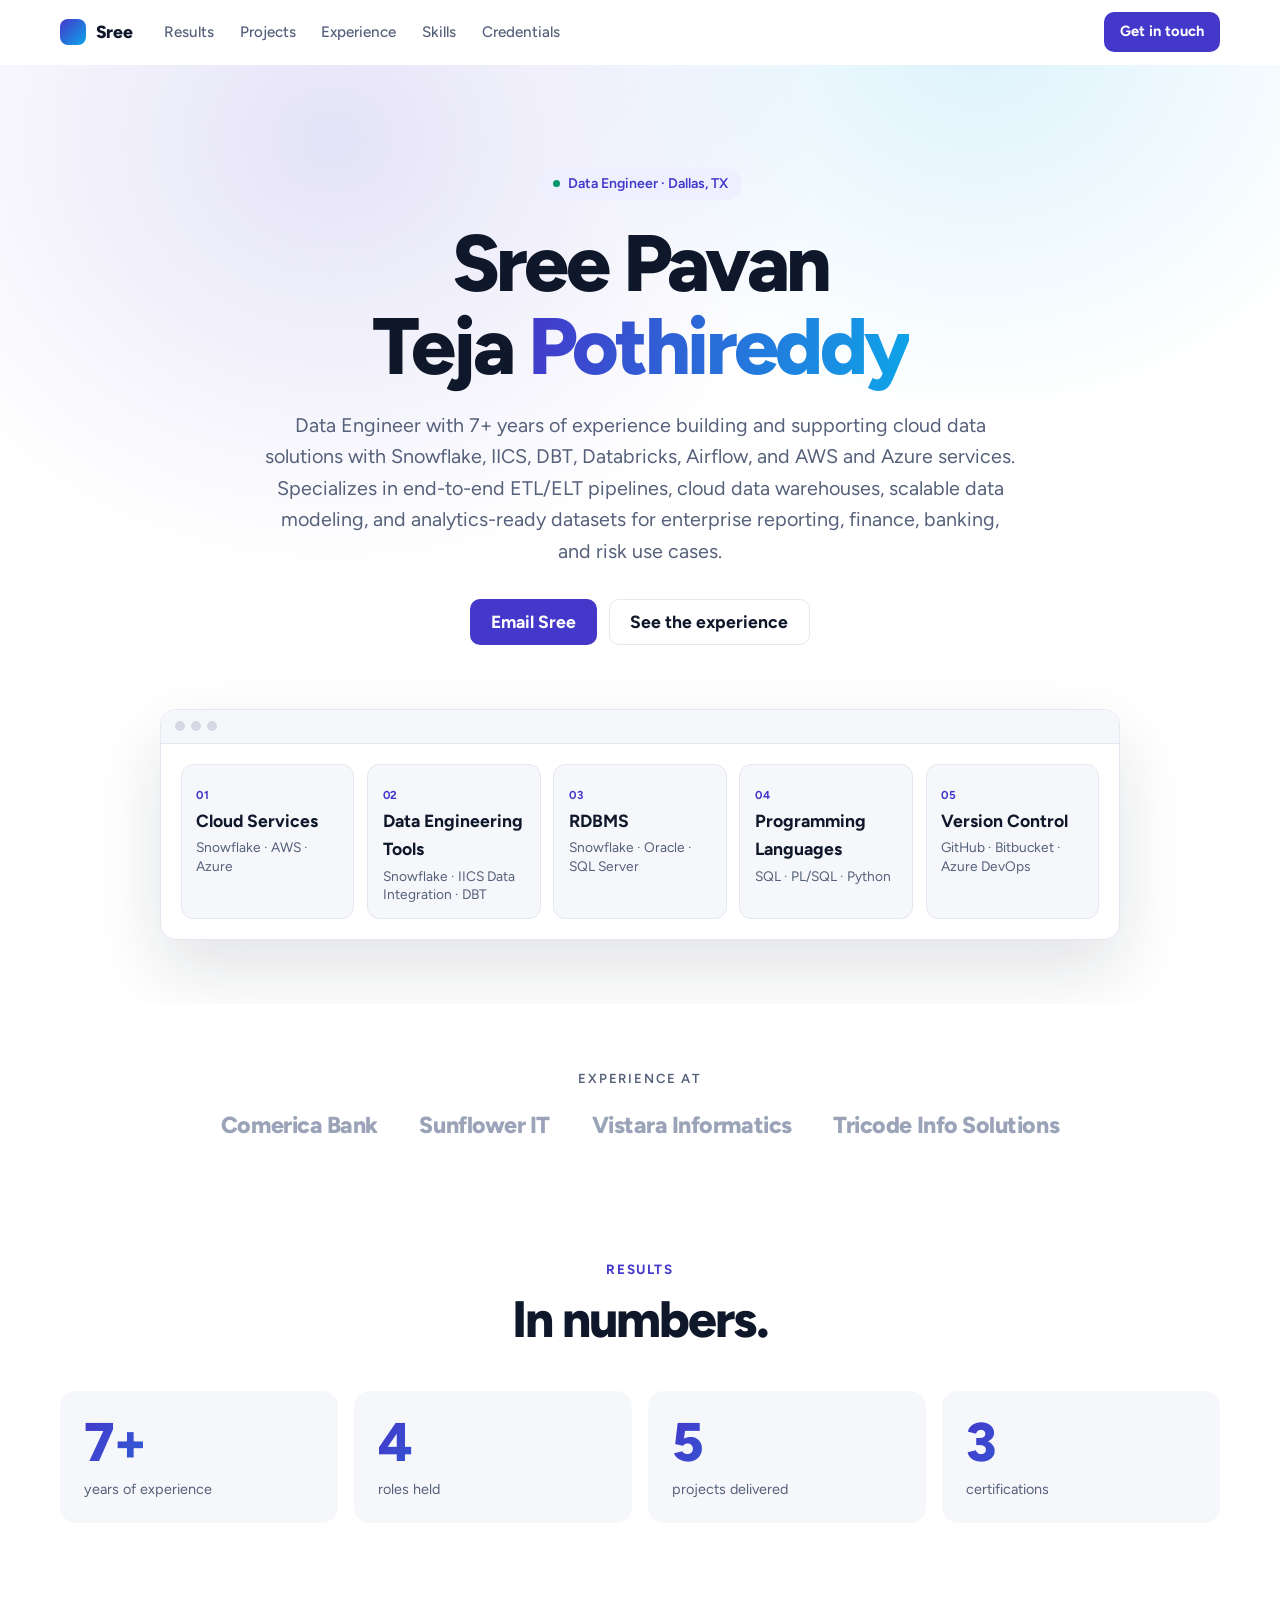
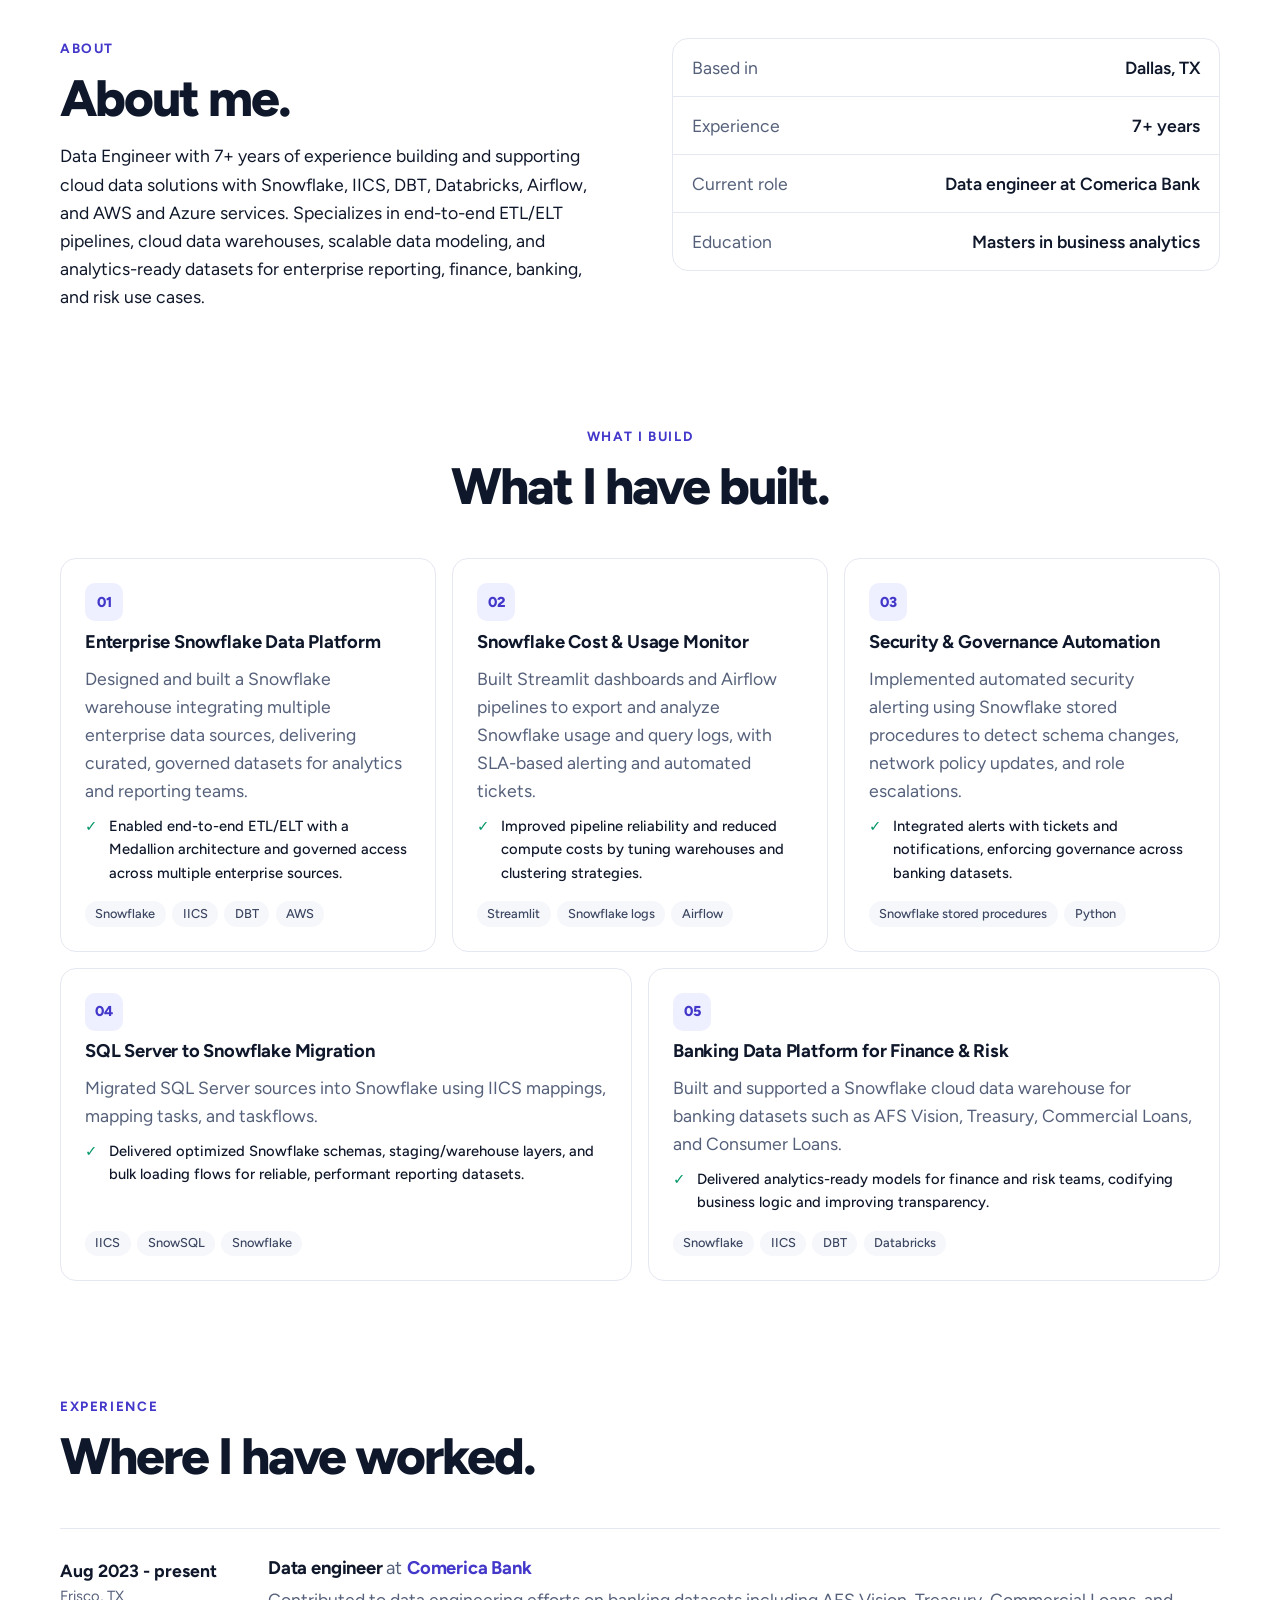
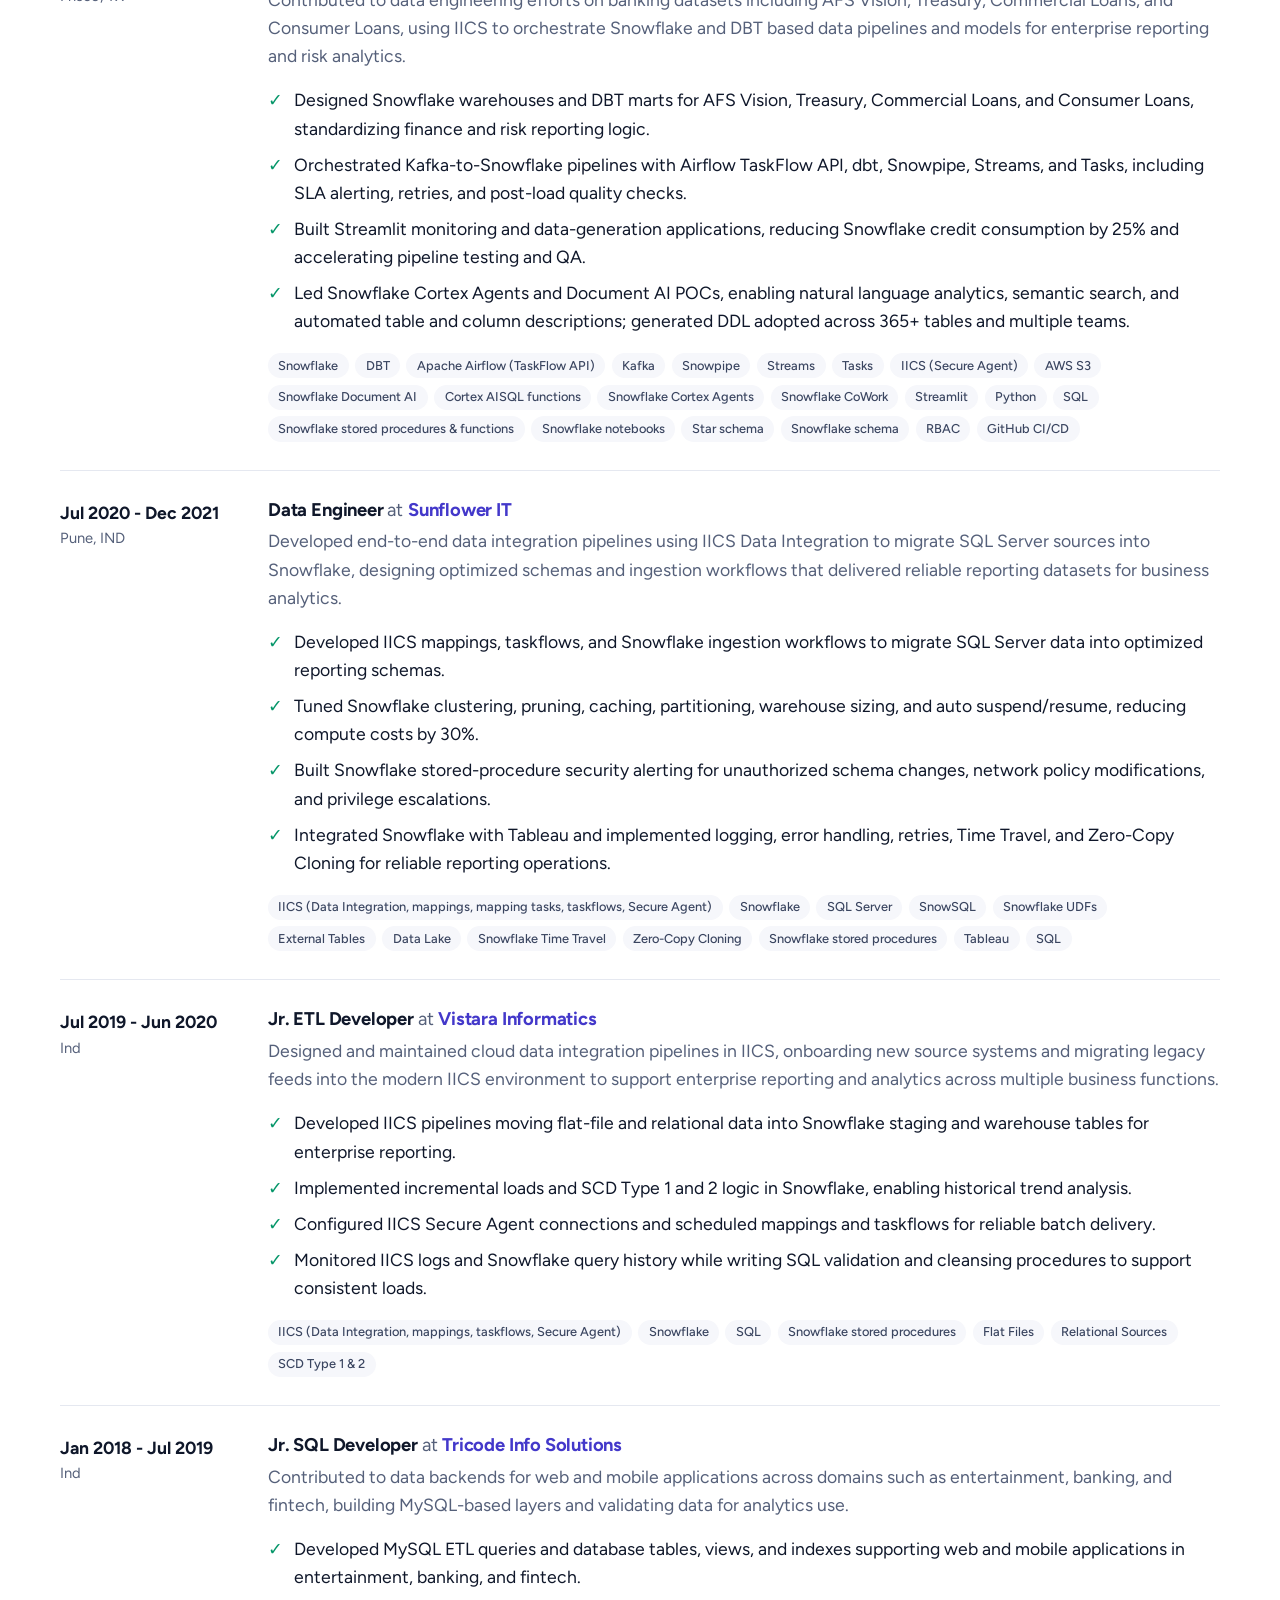
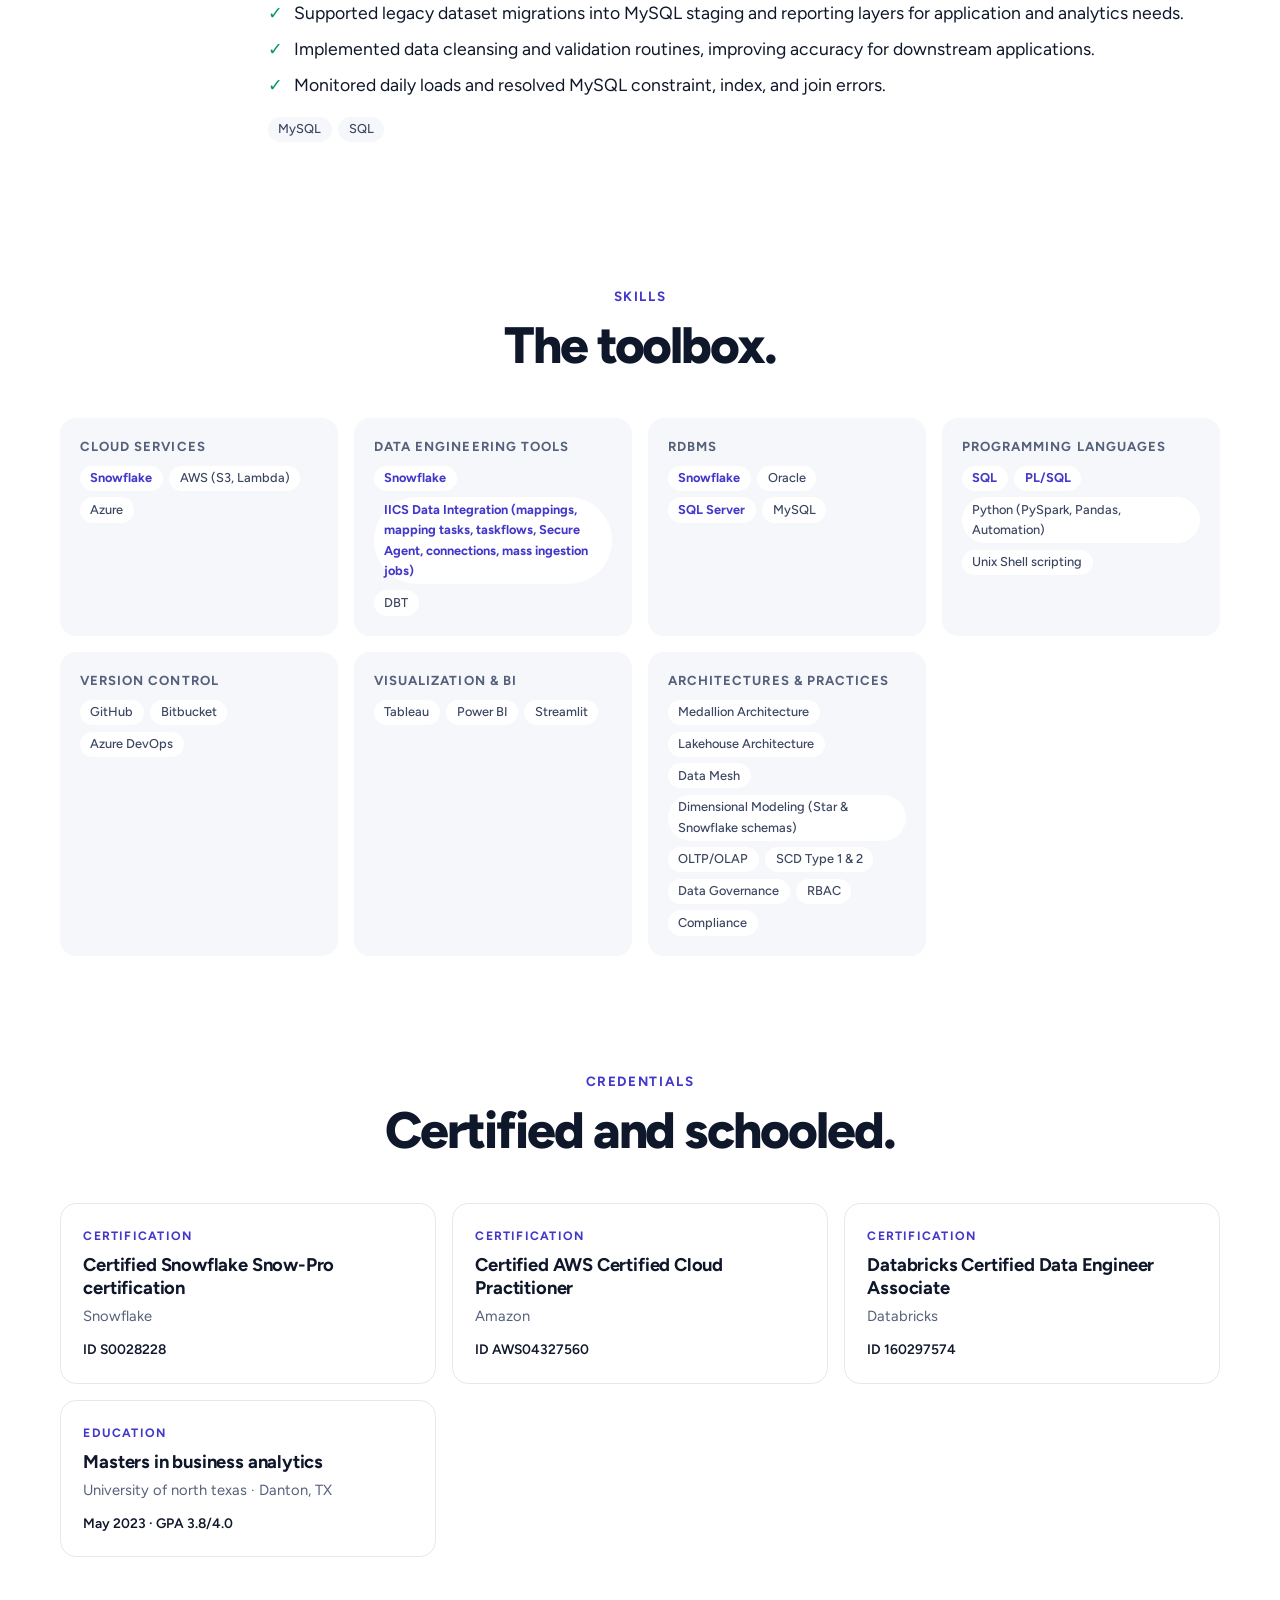
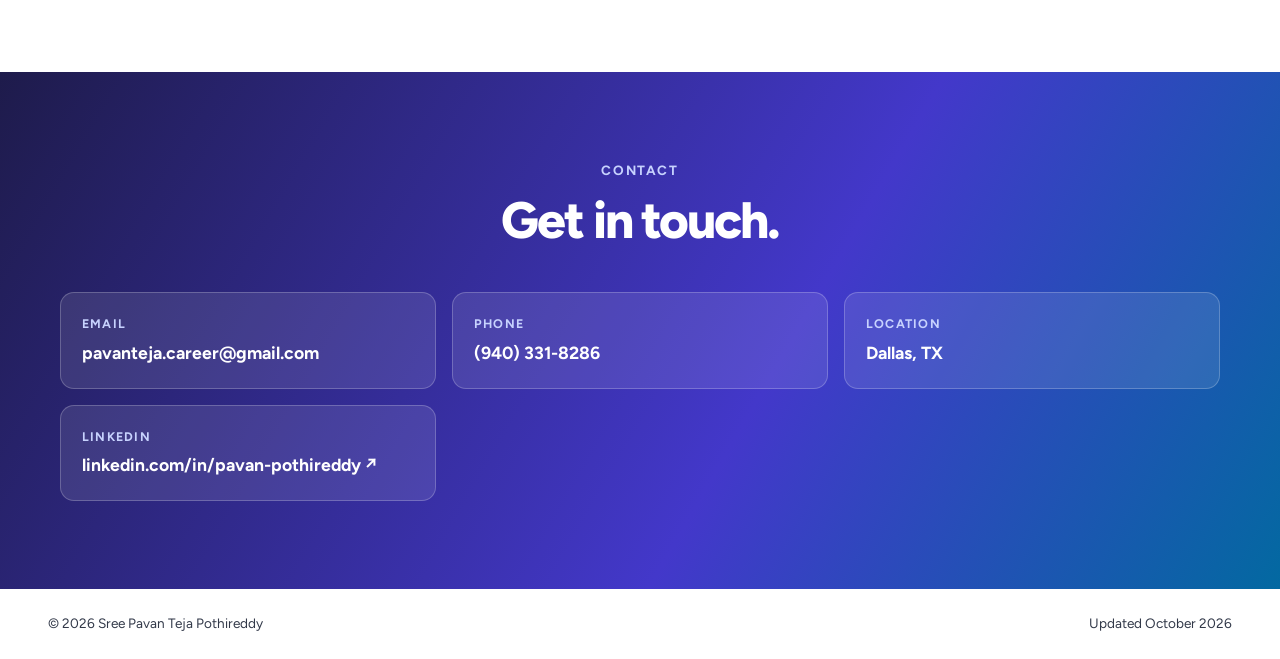
==== commit 53cbe508: "Update sree-pavan-teja-pothireddy/667pzyxb54zezxtapwyy" ====
--- a/sree-pavan-teja-pothireddy/667pzyxb54zezxtapwyy/index.html
+++ b/sree-pavan-teja-pothireddy/667pzyxb54zezxtapwyy/index.html
@@ -1,22 +1,110 @@
 <!doctype html>
 <html lang="en">
 <head>
-<meta charset="utf-8">
-<meta name="viewport" content="width=device-width, initial-scale=1">
-<meta name="robots" content="noindex, nofollow">
-<meta name="description" content="Professional profile of Sree Pavan Teja Pothireddy">
-<meta property="og:title" content="Sree Pavan Teja Pothireddy">
-<meta property="og:description" content="Professional profile of Sree Pavan Teja Pothireddy">
-<meta property="og:type" content="profile">
-<title>Sree Pavan Teja Pothireddy</title>
-<link rel="stylesheet" href="style.css">
+  <meta charset="utf-8">
+  <meta name="viewport" content="width=device-width, initial-scale=1">
+  <title>Sree Pavan Teja Pothireddy</title>
+  <meta name="robots" content="noindex, nofollow">
+  <meta name="description" content="Professional profile of Sree Pavan Teja Pothireddy">
+  <link rel="preconnect" href="https://fonts.googleapis.com">
+  <link rel="preconnect" href="https://fonts.gstatic.com" crossorigin>
+  <link href="https://fonts.googleapis.com/css2?family=Figtree:wght@400;500;600;700;800&display=swap" rel="stylesheet">
+  <link rel="stylesheet" href="./base.css">
+  <style>
+    /* Product design: laid out like a software company's home page. What I do,
+       the results, where I have done it, then the details. */
+    :root { --bg: #fff; --ink: #0f172a; --dim: #55607a; --line: #e5e8f0; --tint: #f6f7fb; --brand: #4338ca; --brand-2: #0ea5e9; --soft: #eef0ff; --ok: #059669; }
+    body { background: var(--bg); color: var(--ink); font: 400 clamp(1rem, 0.96rem + 0.2vw, 1.1rem)/1.6 "Figtree", system-ui, sans-serif; }
+    .wrap { width: min(1160px, 100% - 2rem); margin-inline: auto; }
+    :focus-visible { outline: 2px solid var(--brand); outline-offset: 3px; border-radius: 8px; }
+
+    nav { position: sticky; top: 0; z-index: 20; background: rgba(255, 255, 255, 0.88); -webkit-backdrop-filter: blur(12px); backdrop-filter: blur(12px); border-bottom: 1px solid transparent; transition: border-color 0.3s; } nav.stuck { border-color: var(--line); }
+    nav .wrap { display: flex; align-items: center; gap: 2rem; min-height: 64px; } nav b { display: flex; align-items: center; gap: 0.6rem; font-weight: 800; letter-spacing: -0.02em; } nav b::before { content: ""; width: 26px; height: 26px; border-radius: 8px; background: linear-gradient(135deg, var(--brand), var(--brand-2)); }
+    nav div { display: flex; gap: 1.6rem; margin-right: auto; } nav div a { text-decoration: none; color: var(--dim); font-weight: 500; font-size: 0.95rem; transition: color 0.2s; } nav div a:hover { color: var(--ink); }
+    .btn { display: inline-flex; align-items: center; justify-content: center; min-height: 46px; padding: 0 1.3rem; border-radius: 10px; font-weight: 700; text-decoration: none; background: var(--brand); color: #fff; transition: transform 0.25s cubic-bezier(0.34, 1.56, 0.64, 1), box-shadow 0.25s; white-space: nowrap; }
+    .btn:hover { transform: translateY(-2px); box-shadow: 0 10px 24px rgba(67, 56, 202, 0.32); } .btn.alt { background: #fff; color: var(--ink); border: 1px solid var(--line); } .btn.alt:hover { box-shadow: 0 10px 24px rgba(15, 23, 42, 0.08); } .btn.sm { min-height: 40px; padding: 0 1rem; font-size: 0.92rem; }
+
+    .hero { position: relative; text-align: center; padding: clamp(3.5rem, 8vw, 7rem) 0 clamp(2.5rem, 5vw, 4rem); overflow: hidden; }
+    .hero::before { content: ""; position: absolute; inset: -40% -10% auto; height: 120%; z-index: -1; background: radial-gradient(45% 55% at 30% 40%, rgba(67, 56, 202, 0.14), transparent 70%), radial-gradient(40% 50% at 72% 30%, rgba(14, 165, 233, 0.14), transparent 70%); animation: sway 14s ease-in-out infinite alternate; } @keyframes sway { to { transform: translateX(4%) scale(1.06); } }
+    .pill { display: inline-flex; gap: 0.5rem; align-items: center; padding: 0.3rem 0.9rem; border-radius: 999px; background: var(--soft); color: var(--brand); font-weight: 600; font-size: 0.88rem; margin-bottom: 1.4rem; } .pill i { width: 7px; height: 7px; border-radius: 50%; background: var(--ok); }
+    h1 { font-weight: 800; font-size: clamp(2.4rem, 1.2rem + 5.4vw, 5rem); line-height: 1.03; letter-spacing: -0.045em; text-wrap: balance; max-width: 16ch; margin-inline: auto; } h1 em { font-style: normal; background: linear-gradient(100deg, var(--brand), var(--brand-2)); -webkit-background-clip: text; background-clip: text; color: transparent; }
+    .hero > .wrap > p.sub { max-width: 58ch; margin: 1.4rem auto 0; color: var(--dim); font-size: 1.12em; } .cta { display: flex; gap: 0.75rem; justify-content: center; flex-wrap: wrap; margin-top: 2rem; }
+
+    /* The pipeline shown as a product screenshot */
+    .shot { margin: clamp(2.5rem, 5vw, 4rem) auto 0; max-width: 960px; border: 1px solid var(--line); border-radius: 16px; background: #fff; box-shadow: 0 30px 70px rgba(15, 23, 42, 0.12); text-align: left; overflow: hidden; }
+    .shot__bar { display: flex; gap: 6px; padding: 0.7rem 0.9rem; border-bottom: 1px solid var(--line); background: var(--tint); } .shot__bar i { width: 10px; height: 10px; border-radius: 50%; background: #d5d9e3; }
+    .flow { display: grid; grid-template-columns: repeat(auto-fit, minmax(150px, 1fr)); gap: 0.8rem; padding: 1.25rem; } .flow li { position: relative; padding: 0.9rem; border-radius: 12px; background: var(--tint); border: 1px solid var(--line); animation: glow 6s ease-in-out infinite; animation-delay: calc(var(--n) * 1.2s); }
+    .flow b { display: block; font-weight: 700; } .flow span { font-size: 0.86rem; color: var(--dim); line-height: 1.35; display: block; margin-top: 0.2rem; } .flow small { font-size: 0.72rem; font-weight: 700; color: var(--brand); letter-spacing: 0.08em; }
+    @keyframes glow { 0%, 20%, 100% { border-color: var(--line); box-shadow: none; background: var(--tint); } 8% { border-color: var(--brand); box-shadow: 0 8px 22px rgba(67, 56, 202, 0.2); background: #fff; } }
+
+    .logos { text-align: center; padding: clamp(2.5rem, 5vw, 4rem) 0 0; } .logos p { font-size: 0.82rem; font-weight: 600; letter-spacing: 0.14em; text-transform: uppercase; color: var(--dim); }
+    .logos ul { display: flex; justify-content: center; flex-wrap: wrap; gap: 0.6rem 2.6rem; margin-top: 1.1rem; } .logos li { font-weight: 800; font-size: clamp(1.05rem, 0.9rem + 0.8vw, 1.45rem); letter-spacing: -0.02em; color: #9aa3b8; transition: color 0.25s, transform 0.25s; } .logos li:hover { color: var(--ink); transform: translateY(-2px); }
+
+    section { padding-top: clamp(4rem, 9vw, 7.5rem); } .center { text-align: center; }
+    .eyebrow { font-size: 0.84rem; font-weight: 700; letter-spacing: 0.12em; text-transform: uppercase; color: var(--brand); margin-bottom: 0.7rem; }
+    h2 { font-weight: 800; font-size: clamp(1.9rem, 1.3rem + 2.8vw, 3.2rem); line-height: 1.08; letter-spacing: -0.04em; text-wrap: balance; margin-bottom: clamp(1.75rem, 3.5vw, 2.75rem); } .center h2 { max-width: 20ch; margin-inline: auto; }
+    h3 { font-weight: 700; font-size: 1.15rem; line-height: 1.3; letter-spacing: -0.01em; }
+    .stats { display: grid; grid-template-columns: repeat(4, 1fr); gap: 1rem; } .stat { padding: 1.5rem; border-radius: 16px; background: var(--tint); text-align: left; } .stat__n { font-weight: 800; font-size: clamp(2.2rem, 1.5rem + 2.6vw, 3.4rem); line-height: 1; letter-spacing: -0.045em; background: linear-gradient(120deg, var(--brand), var(--brand-2)); -webkit-background-clip: text; background-clip: text; color: transparent; } .stat__l { margin-top: 0.6rem; font-size: 0.9rem; color: var(--dim); line-height: 1.4; }
+    .split { display: grid; grid-template-columns: minmax(0, 1fr) minmax(0, 1fr); gap: clamp(1.5rem, 5vw, 4.5rem); align-items: start; } .split p + p { margin-top: 0.9rem; color: var(--dim); } .split h2 { margin-bottom: 1rem; }
+    dl { border: 1px solid var(--line); border-radius: 16px; overflow: hidden; } dl div { display: flex; justify-content: space-between; gap: 1rem; padding: 0.9rem 1.2rem; border-bottom: 1px solid var(--line); } dl div:last-child { border: 0; } dt { color: var(--dim); } dd { font-weight: 600; text-align: right; }
+
+    .feat { display: grid; grid-template-columns: repeat(6, 1fr); gap: 1rem; } .proj { grid-column: span 2; padding: 1.5rem; border: 1px solid var(--line); border-radius: 16px; display: flex; flex-direction: column; gap: 0.6rem; background: #fff; transition: transform 0.35s cubic-bezier(0.22, 1, 0.36, 1), box-shadow 0.35s, border-color 0.3s; } .proj:nth-child(n + 4) { grid-column: span 3; }
+    .proj:hover { transform: translateY(-6px); box-shadow: 0 22px 50px rgba(15, 23, 42, 0.1); border-color: #c9cdf7; }
+    .proj__no { width: 38px; height: 38px; border-radius: 10px; display: grid; place-items: center; background: var(--soft); color: var(--brand); font-weight: 800; font-size: 0.9rem; } .proj__about { color: var(--dim); } .proj__out { font-size: 0.92rem; font-weight: 500; padding-left: 1.5rem; position: relative; } .proj__out::before { content: "✓"; position: absolute; left: 0; color: var(--ok); font-weight: 800; } .proj .chips { margin-top: auto; padding-top: 0.4rem; }
+    .chips li { font-size: 0.8rem; font-weight: 500; padding: 0.15rem 0.65rem; border-radius: 999px; background: var(--tint); color: #3a4560; } .chips .core { background: var(--soft); color: var(--brand); font-weight: 700; }
+    .job { display: grid; grid-template-columns: 11rem minmax(0, 1fr); gap: 2rem; padding: 1.75rem 0; border-top: 1px solid var(--line); } .job__when { font-weight: 700; } .job__place { color: var(--dim); font-size: 0.92rem; }
+    .job__co { color: var(--brand); } .job__co::before { content: "at "; color: var(--dim); font-weight: 400; } .job__sum { color: var(--dim); margin-top: 0.3rem; } .job__pts { margin: 1rem 0 1.1rem; display: grid; gap: 0.5rem; } .job__pts li { padding-left: 1.6rem; position: relative; } .job__pts li::before { content: "✓"; position: absolute; left: 0; color: var(--ok); font-weight: 800; }
+    .sks { display: grid; grid-template-columns: repeat(4, 1fr); gap: 1rem; } .sk { padding: 1.25rem; border-radius: 16px; background: var(--tint); } .sk h3 { font-size: 0.82rem; letter-spacing: 0.08em; text-transform: uppercase; color: var(--dim); margin-bottom: 0.7rem; } .sk .chips li { background: #fff; }
+    .creds { display: grid; grid-template-columns: repeat(3, 1fr); gap: 1rem; } .cred { padding: 1.4rem; border: 1px solid var(--line); border-radius: 16px; } .cred:nth-child(n + 4) { grid-column: span 1; } .cred__tag { font-size: 0.76rem; font-weight: 700; letter-spacing: 0.1em; text-transform: uppercase; color: var(--brand); } .cred h3 { margin: 0.5rem 0 0.25rem; } .cred__org { color: var(--dim); font-size: 0.92rem; } .cred__note { margin-top: 0.6rem; font-size: 0.86rem; font-weight: 600; }
+    .band { margin-top: clamp(4rem, 9vw, 7.5rem); padding: clamp(3rem, 7vw, 5.5rem) 0; background: linear-gradient(120deg, #1e1b4b, var(--brand) 60%, #0369a1); color: #fff; text-align: center; } .band h2 { max-width: 18ch; margin-inline: auto; } .band .eyebrow { color: #c7d2fe; }
+    .cts { display: grid; grid-template-columns: repeat(3, 1fr); gap: 1rem; text-align: left; } .ct { text-decoration: none; padding: 1.3rem; border-radius: 14px; background: rgba(255, 255, 255, 0.1); border: 1px solid rgba(255, 255, 255, 0.22); transition: background 0.25s, transform 0.3s cubic-bezier(0.22, 1, 0.36, 1); } .ct:hover { background: rgba(255, 255, 255, 0.2); transform: translateY(-4px); } .ct span { display: block; font-size: 0.78rem; font-weight: 700; letter-spacing: 0.1em; text-transform: uppercase; color: #c7d2fe; margin-bottom: 0.3rem; } .ct strong { font-size: 1.1rem; overflow-wrap: anywhere; }
+
+    @media (max-width: 900px) {
+      nav div { display: none; } nav b { margin-right: auto; } .flow { grid-template-columns: 1fr; } .stats, .sks { grid-template-columns: repeat(2, 1fr); } .split, .job, .creds, .cts { grid-template-columns: 1fr; } .job { gap: 0.5rem; } .job__head { display: flex; gap: 0.8rem; align-items: baseline; } .proj:nth-child(n) { grid-column: span 6; }
+    }
+    @media (max-width: 520px) { .sks { grid-template-columns: 1fr; } }
+  </style>
 </head>
 <body>
-<div class="page">
-<header class="top"><h1>Sree Pavan Teja Pothireddy</h1><p class="tagline">Data Engineer · 7+ years of experience</p><ul class="contact"><li><span>Email</span><a href="mailto:pavanteja.career@gmail.com">pavanteja.career@gmail.com</a></li><li><span>Phone</span><a href="tel:9403318286">(940) 331-8286</a></li><li><span>Location</span>Dallas, TX</li><li><span>LinkedIn</span><a href="https://www.linkedin.com/in/pavan-pothireddy" rel="noopener noreferrer">linkedin.com/in/pavan-pothireddy</a></li></ul></header>
-<nav class="jump" aria-label="Sections"><a href="#summary">Summary</a><a href="#skills">Skills &amp; tools</a><a href="#experience">Experience</a><a href="#projects">Projects</a><a href="#certifications">Certifications</a><a href="#education">Education</a></nav>
-<main><section id="summary"><h2>Summary</h2><p class="about">Data Engineer with 7+ years of experience building and supporting cloud data solutions with Snowflake, IICS, DBT, Databricks, Airflow, and AWS and Azure services. Specializes in end-to-end ETL/ELT pipelines, cloud data warehouses, scalable data modeling, and analytics-ready datasets for enterprise reporting, finance, banking, and risk use cases.</p></section><section id="skills"><h2>Skills &amp; tools</h2><div class="skill-row"><h3>Cloud Services</h3><ul class="chips"><li>Snowflake</li><li>AWS (S3, Lambda)</li><li>Azure</li></ul></div><div class="skill-row"><h3>Data Engineering Tools</h3><ul class="chips"><li>Snowflake</li><li>IICS Data Integration (mappings, mapping tasks, taskflows, Secure Agent, connections, mass ingestion jobs)</li><li>DBT</li></ul></div><div class="skill-row"><h3>RDBMS</h3><ul class="chips"><li>Snowflake</li><li>Oracle</li><li>SQL Server</li><li>MySQL</li></ul></div><div class="skill-row"><h3>Programming Languages</h3><ul class="chips"><li>SQL</li><li>PL/SQL</li><li>Python (PySpark, Pandas, Automation)</li><li>Unix Shell scripting</li></ul></div><div class="skill-row"><h3>Version Control</h3><ul class="chips"><li>GitHub</li><li>Bitbucket</li><li>Azure DevOps</li></ul></div><div class="skill-row"><h3>Visualization &amp; BI</h3><ul class="chips"><li>Tableau</li><li>Power BI</li><li>Streamlit</li></ul></div><div class="skill-row"><h3>Architectures &amp; Practices</h3><ul class="chips"><li>Medallion Architecture</li><li>Lakehouse Architecture</li><li>Data Mesh</li><li>Dimensional Modeling (Star &amp; Snowflake schemas)</li><li>OLTP/OLAP</li><li>SCD Type 1 &amp; 2</li><li>Data Governance</li><li>RBAC</li><li>Compliance</li></ul></div></section><section id="experience"><h2>Experience</h2><article class="job"><div class="job-head"><h3>Data engineer</h3><span class="when">Aug 2023 - present</span></div><p class="where">Comerica Bank · Frisco, TX</p><p class="project">Contributed to data engineering efforts on banking datasets including AFS Vision, Treasury, Commercial Loans, and Consumer Loans, using IICS to orchestrate Snowflake and DBT based data pipelines and models for enterprise reporting and risk analytics.</p><ul><li>Designed Snowflake warehouses and DBT marts for AFS Vision, Treasury, Commercial Loans, and Consumer Loans, standardizing finance and risk reporting logic.</li><li>Orchestrated Kafka-to-Snowflake pipelines with Airflow TaskFlow API, dbt, Snowpipe, Streams, and Tasks, including SLA alerting, retries, and post-load quality checks.</li><li>Built Streamlit monitoring and data-generation applications, reducing Snowflake credit consumption by 25% and accelerating pipeline testing and QA.</li><li>Led Snowflake Cortex Agents and Document AI POCs, enabling natural language analytics, semantic search, and automated table and column descriptions; generated DDL adopted across 365+ tables and multiple teams.</li></ul><h4>Tools</h4><ul class="chips"><li>Snowflake</li><li>DBT</li><li>Apache Airflow (TaskFlow API)</li><li>Kafka</li><li>Snowpipe</li><li>Streams</li><li>Tasks</li><li>IICS (Secure Agent)</li><li>AWS S3</li><li>Snowflake Document AI</li><li>Cortex AISQL functions</li><li>Snowflake Cortex Agents</li><li>Snowflake CoWork</li><li>Streamlit</li><li>Python</li><li>SQL</li><li>Snowflake stored procedures &amp; functions</li><li>Snowflake notebooks</li><li>Star schema</li><li>Snowflake schema</li><li>RBAC</li><li>GitHub CI/CD</li></ul></article><article class="job"><div class="job-head"><h3>Data Engineer</h3><span class="when">Jul 2020 - Dec 2021</span></div><p class="where">Sunflower IT · Pune, IND</p><p class="project">Developed end-to-end data integration pipelines using IICS Data Integration to migrate SQL Server sources into Snowflake, designing optimized schemas and ingestion workflows that delivered reliable reporting datasets for business analytics.</p><ul><li>Developed IICS mappings, taskflows, and Snowflake ingestion workflows to migrate SQL Server data into optimized reporting schemas.</li><li>Tuned Snowflake clustering, pruning, caching, partitioning, warehouse sizing, and auto suspend/resume, reducing compute costs by 30%.</li><li>Built Snowflake stored-procedure security alerting for unauthorized schema changes, network policy modifications, and privilege escalations.</li><li>Integrated Snowflake with Tableau and implemented logging, error handling, retries, Time Travel, and Zero-Copy Cloning for reliable reporting operations.</li></ul><h4>Tools</h4><ul class="chips"><li>IICS (Data Integration, mappings, mapping tasks, taskflows, Secure Agent)</li><li>Snowflake</li><li>SQL Server</li><li>SnowSQL</li><li>Snowflake UDFs</li><li>External Tables</li><li>Data Lake</li><li>Snowflake Time Travel</li><li>Zero-Copy Cloning</li><li>Snowflake stored procedures</li><li>Tableau</li><li>SQL</li></ul></article><article class="job"><div class="job-head"><h3>Jr. ETL Developer</h3><span class="when">Jul 2019 - Jun 2020</span></div><p class="where">Vistara Informatics · Ind</p><p class="project">Designed and maintained cloud data integration pipelines in IICS, onboarding new source systems and migrating legacy feeds into the modern IICS environment to support enterprise reporting and analytics across multiple business functions.</p><ul><li>Developed IICS pipelines moving flat-file and relational data into Snowflake staging and warehouse tables for enterprise reporting.</li><li>Implemented incremental loads and SCD Type 1 and 2 logic in Snowflake, enabling historical trend analysis.</li><li>Configured IICS Secure Agent connections and scheduled mappings and taskflows for reliable batch delivery.</li><li>Monitored IICS logs and Snowflake query history while writing SQL validation and cleansing procedures to support consistent loads.</li></ul><h4>Tools</h4><ul class="chips"><li>IICS (Data Integration, mappings, taskflows, Secure Agent)</li><li>Snowflake</li><li>SQL</li><li>Snowflake stored procedures</li><li>Flat Files</li><li>Relational Sources</li><li>SCD Type 1 &amp; 2</li></ul></article><article class="job"><div class="job-head"><h3>Jr. SQL Developer</h3><span class="when">Jan 2018 - Jul 2019</span></div><p class="where">Tricode Info Solutions · Ind</p><p class="project">Contributed to data backends for web and mobile applications across domains such as entertainment, banking, and fintech, building MySQL-based layers and validating data for analytics use.</p><ul><li>Developed MySQL ETL queries and database tables, views, and indexes supporting web and mobile applications in entertainment, banking, and fintech.</li><li>Supported legacy dataset migrations into MySQL staging and reporting layers for application and analytics needs.</li><li>Implemented data cleansing and validation routines, improving accuracy for downstream applications.</li><li>Monitored daily loads and resolved MySQL constraint, index, and join errors.</li></ul><h4>Tools</h4><ul class="chips"><li>MySQL</li><li>SQL</li></ul></article></section><section id="projects"><h2>Projects</h2><div class="cards"><article class="card"><h3>Enterprise Snowflake Data Platform</h3><p class="where">Data Engineer - designed the warehouse architecture and data models</p><p>Designed and built a Snowflake warehouse integrating multiple enterprise data sources, delivering curated, governed datasets for analytics and reporting teams.</p><p class="outcome"><strong>Outcome:</strong> Enabled end-to-end ETL/ELT with a Medallion architecture and governed access across multiple enterprise sources.</p><ul class="chips"><li>Snowflake</li><li>IICS</li><li>DBT</li><li>AWS</li></ul></article><article class="card"><h3>Snowflake Cost &amp; Usage Monitor</h3><p class="where">Data Engineer - built the dashboards and orchestration pipelines</p><p>Built Streamlit dashboards and Airflow pipelines to export and analyze Snowflake usage and query logs, with SLA-based alerting and automated tickets.</p><p class="outcome"><strong>Outcome:</strong> Improved pipeline reliability and reduced compute costs by tuning warehouses and clustering strategies.</p><ul class="chips"><li>Streamlit</li><li>Snowflake logs</li><li>Airflow</li></ul></article><article class="card"><h3>Security &amp; Governance Automation</h3><p class="where">Data Engineer - built the stored procedures and alerting integration</p><p>Implemented automated security alerting using Snowflake stored procedures to detect schema changes, network policy updates, and role escalations.</p><p class="outcome"><strong>Outcome:</strong> Integrated alerts with tickets and notifications, enforcing governance across banking datasets.</p><ul class="chips"><li>Snowflake stored procedures</li><li>Python</li></ul></article><article class="card"><h3>SQL Server to Snowflake Migration</h3><p class="where">Data Engineer - designed schemas and built ingestion workflows</p><p>Migrated SQL Server sources into Snowflake using IICS mappings, mapping tasks, and taskflows.</p><p class="outcome"><strong>Outcome:</strong> Delivered optimized Snowflake schemas, staging/warehouse layers, and bulk loading flows for reliable, performant reporting datasets.</p><ul class="chips"><li>IICS</li><li>SnowSQL</li><li>Snowflake</li></ul></article><article class="card"><h3>Banking Data Platform for Finance &amp; Risk</h3><p class="where">Data Engineer - used IICS and DBT to deliver analytics-ready models</p><p>Built and supported a Snowflake cloud data warehouse for banking datasets such as AFS Vision, Treasury, Commercial Loans, and Consumer Loans.</p><p class="outcome"><strong>Outcome:</strong> Delivered analytics-ready models for finance and risk teams, codifying business logic and improving transparency.</p><ul class="chips"><li>Snowflake</li><li>IICS</li><li>DBT</li><li>Databricks</li></ul></article></div></section><section id="certifications"><h2>Certifications</h2><ul class="certs"><li><strong>Certified Snowflake Snow-Pro certification</strong><span>Snowflake · ID S0028228</span></li><li><strong>Certified AWS Certified Cloud Practitioner</strong><span>Amazon · ID AWS04327560</span></li><li><strong>Databricks Certified Data Engineer Associate</strong><span>Databricks · ID 160297574</span></li></ul></section><section id="education"><h2>Education</h2><article class="job"><div class="job-head"><h3>Masters in business analytics</h3><span class="when">May 2023</span></div><p class="where">University of north texas · Danton, TX</p><p>GPA: 3.8/4.0</p></article></section></main>
-<footer>Updated October 2026</footer>
-</div>
+  <a class="skip" href="#app">Skip to content</a>
+  <div id="app"></div>
+  <noscript><p style="padding:2rem">This page needs JavaScript to show its content.</p></noscript>
+  <script type="module">
+    import { resume as r } from "./data.js";
+    import * as K from "./kit.js";
+
+    const app = K.mount(r, `
+      <nav><div class="wrap"><b>${K.esc(r.short)}</b><div>
+        <a href="#results">Results</a><a href="#projects">Projects</a><a href="#work">Experience</a><a href="#skills">Skills</a><a href="#credentials">Credentials</a>
+      </div><a class="btn sm" href="#contact">Get in touch</a></div></nav>
+
+      <header class="hero"><div class="wrap">
+        <p class="pill"><i></i>${K.esc([r.title, r.location].filter(Boolean).join(" · "))}</p>
+        <h1>${K.esc(r.first)} <em>${K.esc(r.last)}</em></h1>
+        <p class="sub">${K.esc(r.pitch)}</p>
+        <div class="cta">${K.mail(r, "btn", `Email ${K.esc(r.short)}`)}<a class="btn alt" href="#work">See the experience</a></div>
+        <div class="shot rv" data-if="focus"><div class="shot__bar" aria-hidden="true"><i></i><i></i><i></i></div>
+          <ol class="flow">${r.focus.map(([step, what], n) => `<li style="--n:${n}"><small>${K.pad(n + 1)}</small><b>${K.esc(step)}</b><span>${K.esc(what)}</span></li>`).join("")}</ol></div>
+      </div></header>
+
+      <div class="logos wrap rv" data-if="jobs"><p>Experience at</p><ul>${[...new Set(r.jobs.map((j) => j.company))].map((c) => `<li>${K.esc(c)}</li>`).join("")}</ul></div>
+
+      <section class="wrap center" id="results"><p class="eyebrow rv">Results</p><h2 class="rv">In numbers.</h2><div class="stats">${K.stats(r)}</div></section>
+
+      <section class="wrap split" id="about">
+        <div class="rv"><p class="eyebrow">About</p><h2>About me.</h2>${K.about(r)}</div>
+        <dl class="rv">${K.facts(r)}</dl>
+      </section>
+
+      <section class="wrap center" id="projects"><p class="eyebrow rv">What I build</p><h2 class="rv">What I have built.</h2><div class="feat" style="text-align:left">${K.projects(r)}</div></section>
+      <section class="wrap" id="work"><p class="eyebrow rv">Experience</p><h2 class="rv">Where I have worked.</h2>${K.jobs(r)}</section>
+      <section class="wrap center" id="skills"><p class="eyebrow rv">Skills</p><h2 class="rv">The toolbox.</h2><div class="sks" style="text-align:left">${K.skills(r)}</div></section>
+      <section class="wrap center" id="credentials"><p class="eyebrow rv">Credentials</p><h2 class="rv">Certified and schooled.</h2><div class="creds" style="text-align:left">${K.credentials(r)}</div></section>
+
+      <section class="band" id="contact"><div class="wrap"><p class="eyebrow rv">Contact</p><h2 class="rv">Get in touch.</h2><div class="cts">${K.contact(r)}</div></div></section>`);
+
+    const nav = app.querySelector("nav");
+    K.onScroll((y) => nav.classList.toggle("stuck", y > 8));
+  </script>
 </body>
 </html>
--- a/sree-pavan-teja-pothireddy/667pzyxb54zezxtapwyy/base.css
+++ b/sree-pavan-teja-pothireddy/667pzyxb54zezxtapwyy/base.css
@@ -0,0 +1,28 @@
+/* The few rules every design starts from. Each design's own <style> follows
+   this file and decides everything about how it looks. */
+
+*, *::before, *::after { box-sizing: border-box; }
+html { overflow-x: clip; scroll-behavior: smooth; scroll-padding-top: 5rem; -webkit-text-size-adjust: 100%; }
+body { margin: 0; -webkit-font-smoothing: antialiased; }
+h1, h2, h3, p, ul, ol, dl, dd, figure { margin: 0; }
+ul, ol { padding: 0; list-style: none; }
+a { color: inherit; }
+.chips { display: flex; flex-wrap: wrap; gap: 0.4rem; }
+
+.skip { position: absolute; left: 1rem; top: -5rem; z-index: 999; padding: 0.6rem 1rem; background: #000; color: #fff; }
+.skip:focus { top: 1rem; }
+
+/* Entrance on scroll. It is an animation, not a transition, so a design's
+   hover transitions on the same element are left alone. A design changes the
+   movement by giving ".rv.in" another animation-name. */
+.rv { opacity: 0; }
+.rv.in { opacity: 1; animation: rise 0.8s cubic-bezier(0.22, 1, 0.36, 1) backwards; animation-delay: calc(var(--i, 0) * 70ms); }
+@keyframes rise { from { opacity: 0; transform: translateY(24px); } }
+
+.foot { display: flex; justify-content: space-between; gap: 1rem; flex-wrap: wrap; padding: 1.5rem clamp(1rem, 4vw, 3rem); font-size: 0.85rem; opacity: 0.85; }
+
+@media (prefers-reduced-motion: reduce) {
+  html { scroll-behavior: auto; }
+  *, *::before, *::after { animation: none !important; transition-duration: 0.01ms !important; }
+  .rv { opacity: 1; }
+}
